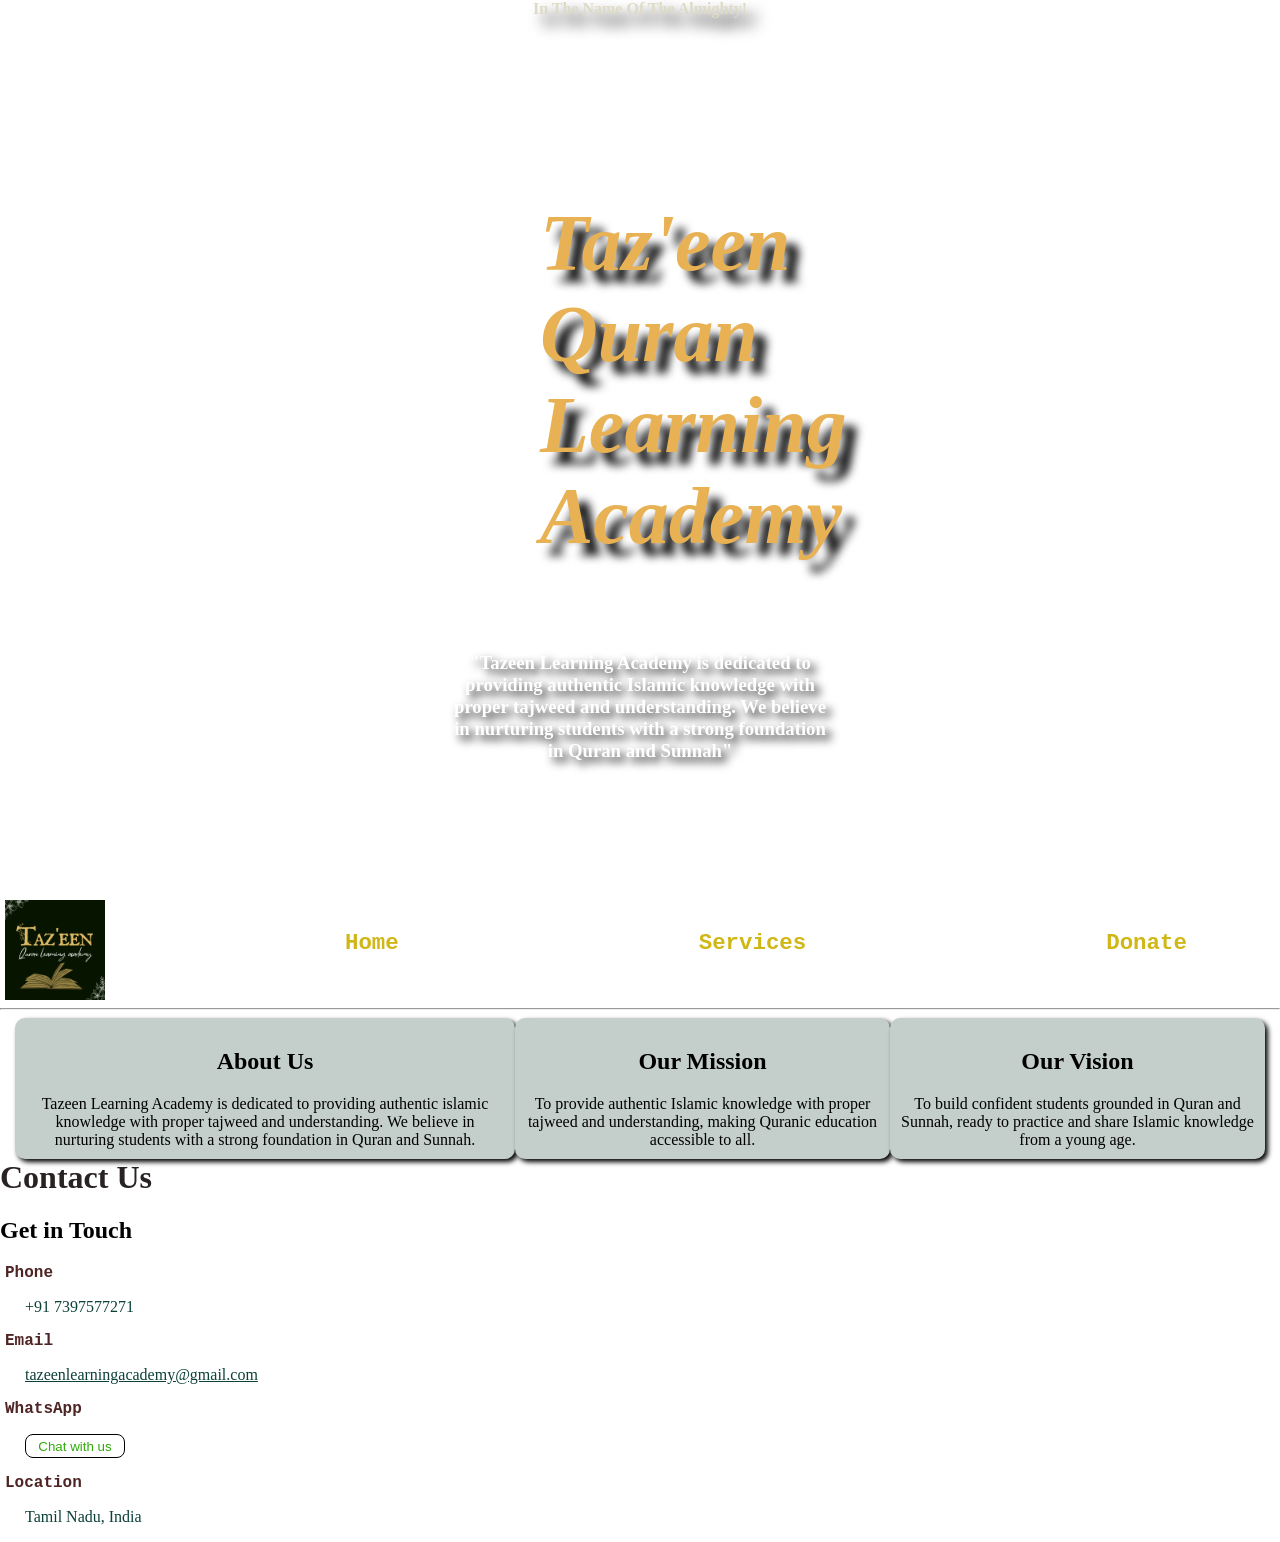
==== Website - Azmath/index.html @ 5c1b806a "Title: Fix invalid path handling and improve error reporting Key features implemented: - Added prope" ====
<!DOCTYPE html>
<html lang="en">
<head>
    <meta charset="UTF-8">
    <meta name="viewport" content="width=device-width, initial-scale=1.0">
    <link rel="icon" type="image/png" href="Image/Tazeen.png">
    <title>Taz'een Academy | Pool of Knowledge</title>
    <link rel="stylesheet" href="style.css">
</head>
<body>
    <header>
        <h4 class="start">In The Name Of The Almighty!</h4>
        <h1 class="heading">Taz'een Quran Learning Academy</h1>
        <h3 class="info">"Tazeen Learning Academy is dedicated to providing authentic Islamic knowledge with proper tajweed and understanding. We believe in nurturing students with a strong foundation in Quran and Sunnah"</h3>
    </header>
    <nav class="navbar">
        <ul class="ul">
            <img src="Image/Tazeen.png" alt="Taz'een Academy Logo" class="icon">
            <li class="li"><a href="index.html" class="anchor">Home</a></li>
            <li class="li"><a href="services.html" target="_blank" class="anchor">Services</a></li>
            <li class="li"><a href="donate.html" class="anchor">Donate</a></li>
            <li class="li"><a href="about.html" class="anchor">About</a></li>
        </ul>
    </nav>
    <hr>
    <main>
        <div class="about">
            <h2>About Us</h2>
            <section>
                Tazeen Learning Academy is dedicated to providing authentic islamic knowledge with proper tajweed and understanding. We believe in nurturing students with a strong foundation in Quran and Sunnah.
            </section>
        </div>
        <div class="mission">
            <h2>Our Mission</h2>
            <section>
                To provide authentic Islamic knowledge with proper tajweed and understanding, making Quranic education accessible to all.
            </section>
        </div>
        <div class="vision">
            <h2>Our Vision</h2>
            <section>
                To build confident students grounded in Quran and Sunnah, ready to practice and share Islamic knowledge from a young age.
            </section>
        </div>
    </main>
    
    <footer id="footer">
        <h1>Contact Us</h1>
        <h2>Get in Touch</h2>
        <p>Phone</p>
        <pre>+91 7397577271</pre>
        <p>Email</p>
        <a href="mailto:islamicyearassalam@gmail.com">
        tazeenlearningacademy@gmail.com</a>
        <p>WhatsApp</p>
        <a href="https://chat.whatsapp.com/HUBTLFQeHXgHSsPPUYZzx8" target="_blank">
        <button class="join-button">Chat with us</button></a>
        <p>Location</p>
        <pre>Tamil Nadu, India</pre>
    </footer>
</body>
</html>
---- Website - Azmath/style.css ----
* {
    box-sizing: border-box;
}

body {
    background-color: rgb(198, 192, 192);
    margin: 0px;
    background: url("Image/bgimg1.jpg");
    background-position: bottom;
    background-repeat: no-repeat;
    background-attachment: fixed;
    background-size: cover;
    width: auto;
}

main {
    margin-left: 15px;
    margin-right: 15px;
    width: auto;
}

/* Combined media queries for responsive design */
@media screen and (max-width: 915px) {
    main .about,
    main .mission,
    main .vision {
        width: 100%;
        margin-bottom: 25px;
    }

    .navbar ul {
        display: block;
    }

    nav .icon {
        padding: 0px;
        margin: 0px;
        float: left;
    }

    nav .anchor {
        display: inline-block;
        padding: 5px;
        transition: 0.5s;
    }

    nav .anchor:hover {
        padding: 15px;
        transition: 0.4s;
    }

    header .heading {
        margin: 15px;
        margin-bottom: 0px;
        margin-right: 15px;
        padding: 0px;
        font-size: 4em;
    }

    header .heading:hover {
        font-size: 4.5em;
    }

    header .info {
        margin-top: 0px;
        margin: 15px;
    }
}

header {
    background: url("Image/bgimg5.jpg");
    background-position: right;
    background-attachment: fixed;
    background-repeat: no-repeat;
    background-size: cover;
    height: 100vh;
}

.start {
    transition: 0.5s;
    transition-property: all;
    text-align: center;
    font-size: 1em;
    margin: 0px;
    color: hsl(52, 25%, 82%);
    text-shadow: 10px 10px 15px black;
    font-style: bold;
}

.info {
    color: hsl(0, 100%, 100%);
    font-style: bold;
    text-shadow: 5px 5px 10px black;
    transition: 0.5s;
    text-align: center;
    display: flex;
    margin-right: 50vh;
    margin-left: 50vh;
    margin-top: 10vh;
}

.heading {
    color: hsl(38, 76%, 62%);
    font-style: italic;
    text-shadow: 12px 12px 10px rgb(0, 0, 0);
    font-size: 5em;
    margin: auto;
    transition: 0.5s;
    text-align: center;
    padding-top: 20vh;
    padding-left: 60vh;
    padding-right: 60vh;
    padding-bottom: 0vh;
}

.heading:hover {
    cursor: pointer;
    transition: 0.5s;
    transition-property: all;
    font-size: 5.4em;
}

.icon {
    height: 100px;
}

.ul {
    background: url(Image/bgimg5.jpg);
    background-repeat: no-repeat;
    font-size: 1.4em;
    transition-property: all;
    font-weight: bold;
    list-style-type: none;
    display: flex;
    margin: 0px;
    padding-left: 5px;
}

.anchor,
li {
    text-decoration: none;
    color: hsl(52, 81%, 45%);
    font-family: 'Courier New', Courier, monospace;
    transition-duration: 0.5s;
    padding: 30px;
    margin-left: 90px;
}

.anchor:hover {
    font-size: 1.2em;
    transition-duration: 0.5s;
    color: hsl(52, 81%, 45%);
    background-color: hsl(0, 0%, 0%);
    padding: 33px;
}

.anchor:active {
    font-size: 0.9em;
    transition-duration: 0.5s;
    transition-delay: -1.5s;
    color: rgb(5, 111, 75);
}

.about {
    background-color: rgb(196, 207, 203);
    width: 40%;
    height: 50%;
    text-align: center;
    float: left;
    box-shadow: 3px 3px 5px;
    padding: 10px;
    border-radius: 10px;
}

.mission {
    background-color: rgb(196, 207, 203);
    width: 30%;
    height: 50%;
    text-align: center;
    float: left;
    box-shadow: 3px 3px 5px;
    padding: 10px;
    border-radius: 10px;
}

.vision {
    background-color: rgb(196, 207, 203);
    width: 30%;
    height: 50%;
    text-align: center;
    float: left;
    box-shadow: 3px 3px 5px;
    padding: 10px;
    border-radius: 10px;
}

.join-button {
    background-color: white;
    border-color: rgb(0, 0, 0);
    color: rgb(47, 171, 9);
    border-style: solid;
    border-width: 1.2px;
    height: 24px;
    width: 100px;
    border-radius: 8px;
    cursor: pointer;
    transition-duration: 0.5s;
}

.join-button:hover {
    background-color: rgb(47, 171, 9);
    color: white;
    box-shadow: 1px 5px 10px rgb(218, 90, 90);
    transition-duration: 0.5s;
}

.join-button:active {
    opacity: 0.4;
}

footer {
    display: block;
    clear: both;
}

#footer h1 {
    color: rgb(40, 34, 34);
    transition-duration: 0.5s;
    transition-property: all;
}

#footer h3 {
    color: rgb(11, 11, 11);
    transition-duration: 0.5s;
    transition-property: all;
}

#footer p {
    margin-left: 5px;
    font-family: 'Courier New', Courier, monospace;
    color: rgb(79, 36, 36);
    transition-duration: 0.5s;
    transition-property: all;
    font-weight: bold;
}

#footer pre,
a {
    margin-left: 25px;
    color: rgb(12, 65, 56);
    font-family: 'Times New Roman', Times, serif;
}
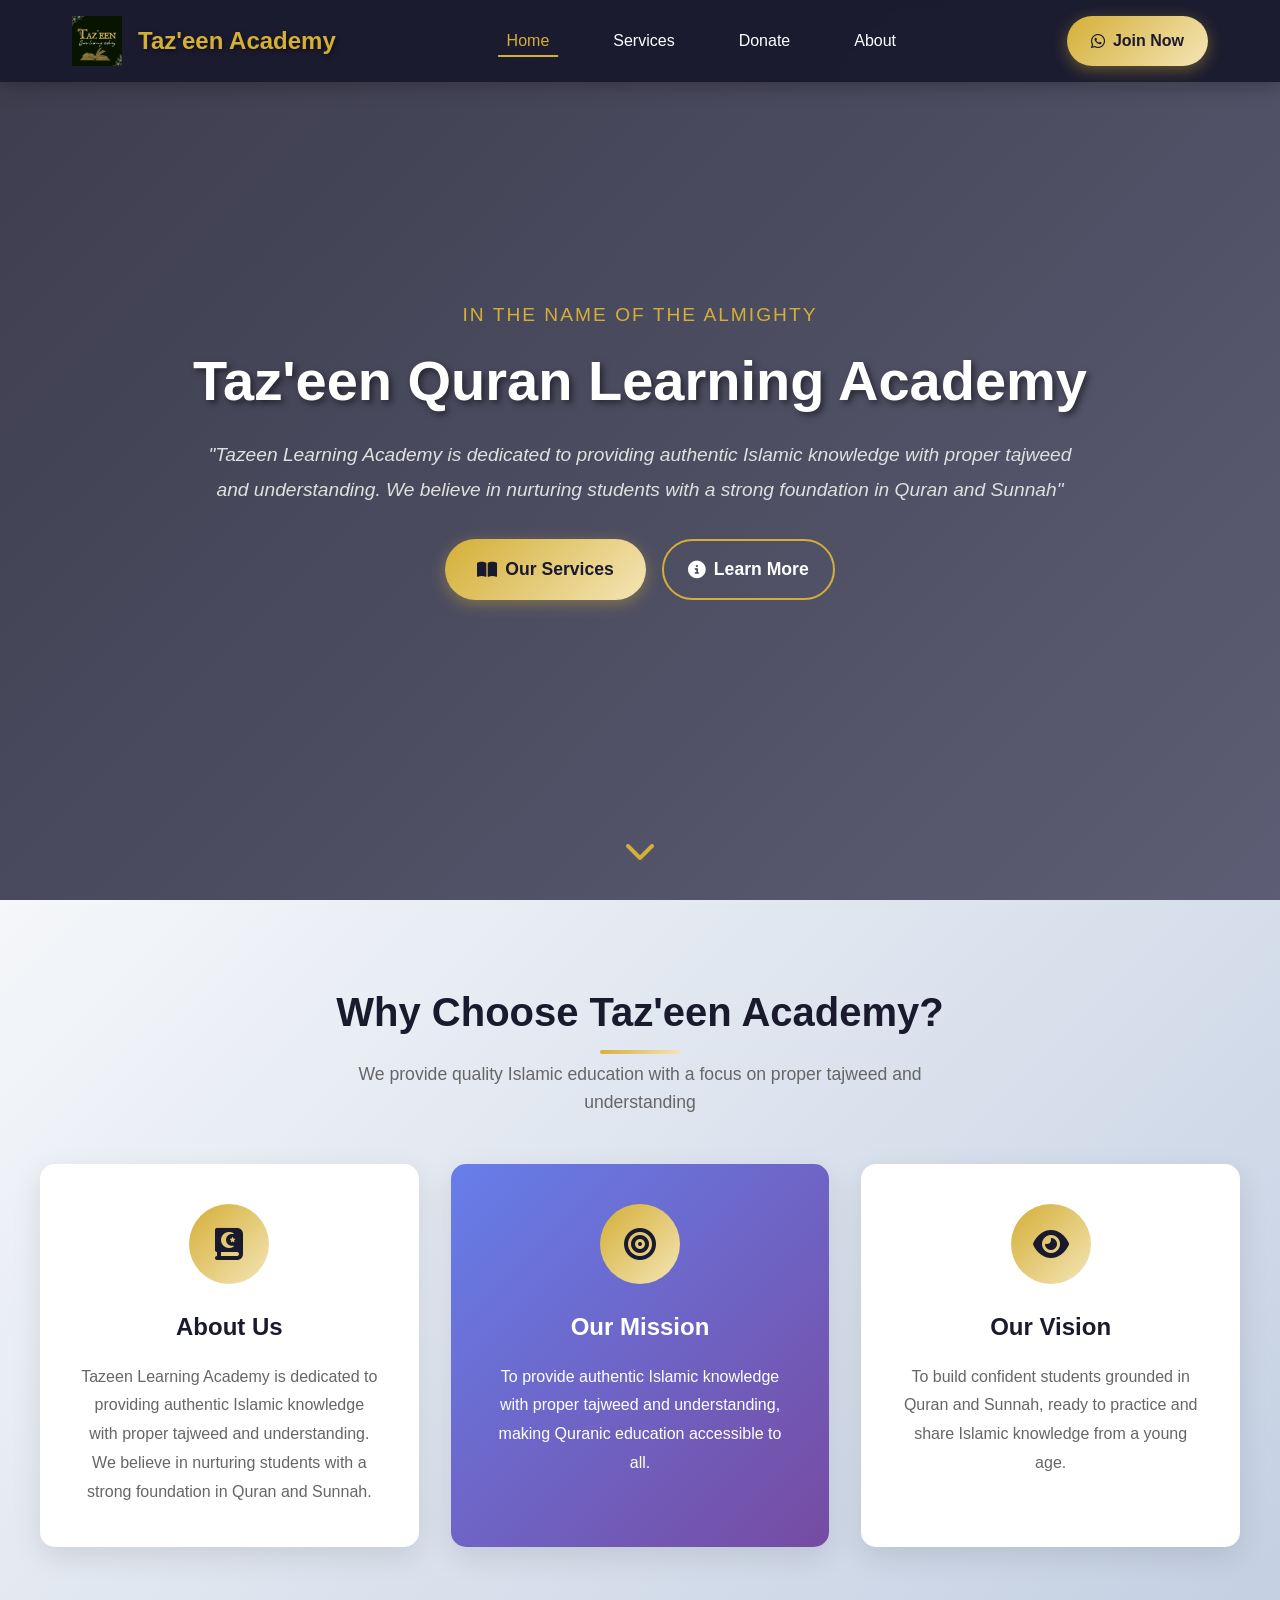
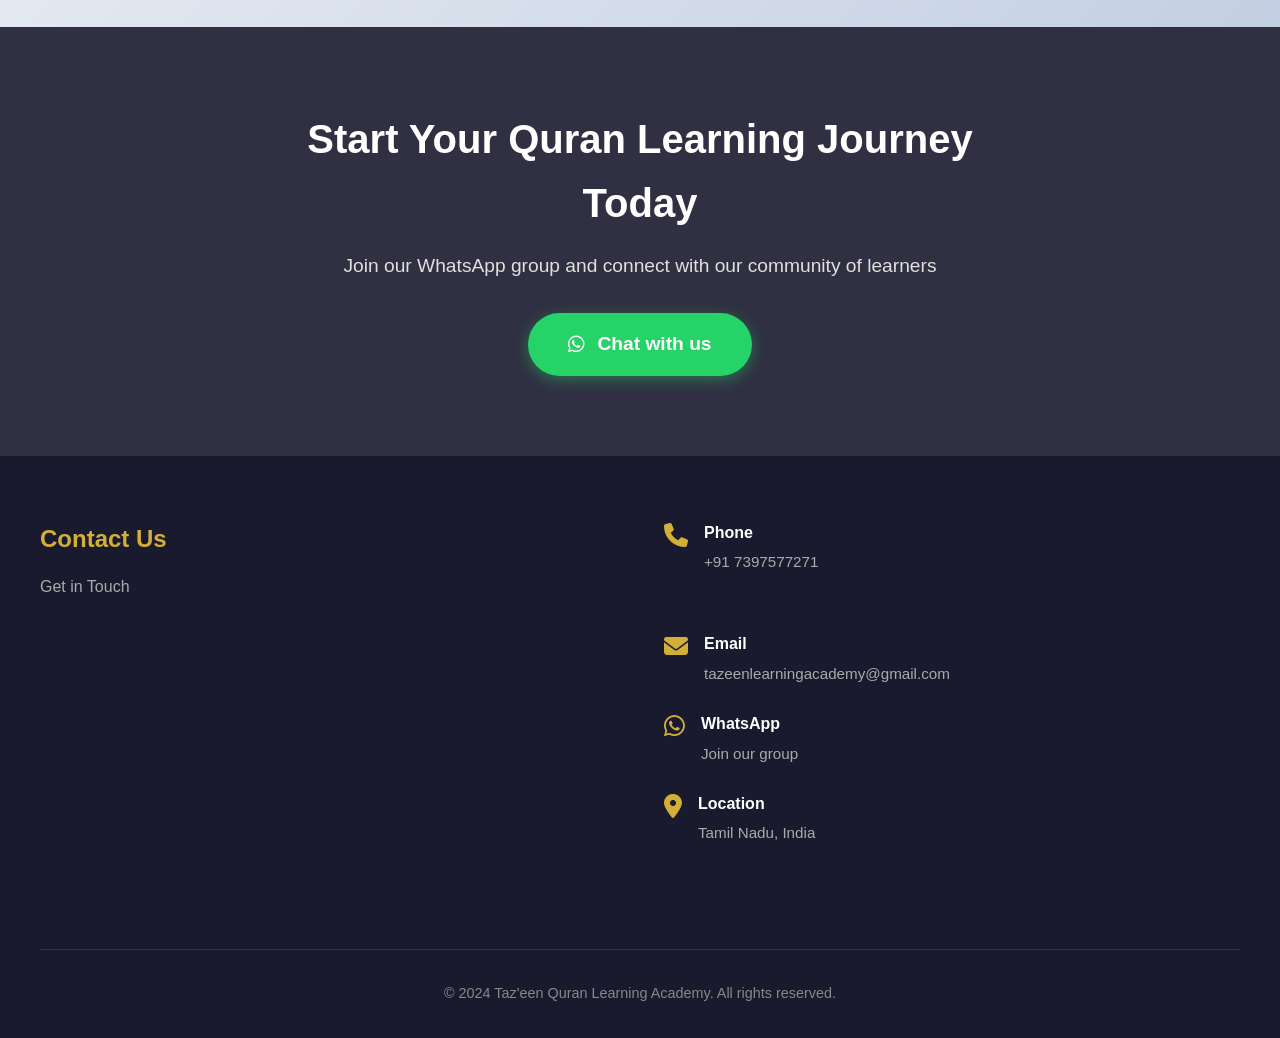
==== commit e0dbf4c7: "Title: Initial project setup with gitignore configuration Key features implemented: - Added .gitigno" ====
--- a/Website - Azmath/index.html
+++ b/Website - Azmath/index.html
@@ -6,57 +6,164 @@
     <link rel="icon" type="image/png" href="Image/Tazeen.png">
     <title>Taz'een Academy | Pool of Knowledge</title>
     <link rel="stylesheet" href="style.css">
+    <link rel="stylesheet" href="https://cdnjs.cloudflare.com/ajax/libs/font-awesome/6.4.0/css/all.min.css">
 </head>
 <body>
-    <header>
-        <h4 class="start">In The Name Of The Almighty!</h4>
-        <h1 class="heading">Taz'een Quran Learning Academy</h1>
-        <h3 class="info">"Tazeen Learning Academy is dedicated to providing authentic Islamic knowledge with proper tajweed and understanding. We believe in nurturing students with a strong foundation in Quran and Sunnah"</h3>
+    <!-- Navigation -->
+    <nav class="navbar">
+        <div class="nav-container">
+            <div class="logo">
+                <img src="Image/Tazeen.png" alt="Taz'een Academy Logo" class="logo-icon">
+                <span class="logo-text">Taz'een Academy</span>
+            </div>
+            <ul class="nav-menu">
+                <li><a href="index.html" class="active">Home</a></li>
+                <li><a href="services.html">Services</a></li>
+                <li><a href="donate.html">Donate</a></li>
+                <li><a href="about.html">About</a></li>
+            </ul>
+            <a href="https://chat.whatsapp.com/HUBTLFQeHXgHSsPPUYZzx8" target="_blank" class="btn-primary">
+                <i class="fab fa-whatsapp"></i> Join Now
+            </a>
+            <div class="hamburger">
+                <span></span>
+                <span></span>
+                <span></span>
+            </div>
+        </div>
+    </nav>
+
+    <!-- Hero Section -->
+    <header class="hero">
+        <div class="hero-overlay"></div>
+        <div class="hero-content">
+            <p class="hero-subtitle">In The Name Of The Almighty</p>
+            <h1 class="hero-title">Taz'een Quran Learning Academy</h1>
+            <p class="hero-description">"Tazeen Learning Academy is dedicated to providing authentic Islamic knowledge with proper tajweed and understanding. We believe in nurturing students with a strong foundation in Quran and Sunnah"</p>
+            <div class="hero-buttons">
+                <a href="services.html" class="btn-primary btn-large">
+                    <i class="fas fa-book-open"></i> Our Services
+                </a>
+                <a href="about.html" class="btn-secondary btn-large">
+                    <i class="fas fa-info-circle"></i> Learn More
+                </a>
+            </div>
+        </div>
+        <div class="scroll-indicator">
+            <i class="fas fa-chevron-down"></i>
+        </div>
     </header>
-    <nav class="navbar">
-        <ul class="ul">
-            <img src="Image/Tazeen.png" alt="Taz'een Academy Logo" class="icon">
-            <li class="li"><a href="index.html" class="anchor">Home</a></li>
-            <li class="li"><a href="services.html" target="_blank" class="anchor">Services</a></li>
-            <li class="li"><a href="donate.html" class="anchor">Donate</a></li>
-            <li class="li"><a href="about.html" class="anchor">About</a></li>
-        </ul>
-    </nav>
-    <hr>
-    <main>
-        <div class="about">
-            <h2>About Us</h2>
-            <section>
-                Tazeen Learning Academy is dedicated to providing authentic islamic knowledge with proper tajweed and understanding. We believe in nurturing students with a strong foundation in Quran and Sunnah.
-            </section>
+
+    <!-- Features Section -->
+    <main class="features-section">
+        <div class="section-header">
+            <h2>Why Choose Taz'een Academy?</h2>
+            <p>We provide quality Islamic education with a focus on proper tajweed and understanding</p>
         </div>
-        <div class="mission">
-            <h2>Our Mission</h2>
-            <section>
-                To provide authentic Islamic knowledge with proper tajweed and understanding, making Quranic education accessible to all.
-            </section>
-        </div>
-        <div class="vision">
-            <h2>Our Vision</h2>
-            <section>
-                To build confident students grounded in Quran and Sunnah, ready to practice and share Islamic knowledge from a young age.
-            </section>
+        
+        <div class="features-grid">
+            <div class="feature-card">
+                <div class="feature-icon">
+                    <i class="fas fa-quran"></i>
+                </div>
+                <h3>About Us</h3>
+                <p>Tazeen Learning Academy is dedicated to providing authentic Islamic knowledge with proper tajweed and understanding. We believe in nurturing students with a strong foundation in Quran and Sunnah.</p>
+            </div>
+            
+            <div class="feature-card featured">
+                <div class="feature-icon">
+                    <i class="fas fa-bullseye"></i>
+                </div>
+                <h3>Our Mission</h3>
+                <p>To provide authentic Islamic knowledge with proper tajweed and understanding, making Quranic education accessible to all.</p>
+            </div>
+            
+            <div class="feature-card">
+                <div class="feature-icon">
+                    <i class="fas fa-eye"></i>
+                </div>
+                <h3>Our Vision</h3>
+                <p>To build confident students grounded in Quran and Sunnah, ready to practice and share Islamic knowledge from a young age.</p>
+            </div>
         </div>
     </main>
+
+    <!-- CTA Section -->
+    <section class="cta-section">
+        <div class="cta-content">
+            <h2>Start Your Quran Learning Journey Today</h2>
+            <p>Join our WhatsApp group and connect with our community of learners</p>
+            <a href="https://chat.whatsapp.com/HUBTLFQeHXgHSsPPUYZzx8" target="_blank" class="btn-whatsapp">
+                <i class="fab fa-whatsapp"></i> Chat with us
+            </a>
+        </div>
+    </section>
+
+    <!-- Footer -->
+    <footer id="footer">
+        <div class="footer-content">
+            <div class="footer-section">
+                <h3>Contact Us</h3>
+                <p>Get in Touch</p>
+            </div>
+            
+            <div class="footer-section">
+                <div class="contact-item">
+                    <i class="fas fa-phone"></i>
+                    <div>
+                        <h4>Phone</h4>
+                        <p>+91 7397577271</p>
+                    </div>
+                </div>
+                
+                <div class="contact-item">
+                    <i class="fas fa-envelope"></i>
+                    <div>
+                        <h4>Email</h4>
+                        <a href="mailto:tazeenlearningacademy@gmail.com">tazeenlearningacademy@gmail.com</a>
+                    </div>
+                </div>
+                
+                <div class="contact-item">
+                    <i class="fab fa-whatsapp"></i>
+                    <div>
+                        <h4>WhatsApp</h4>
+                        <a href="https://chat.whatsapp.com/HUBTLFQeHXgHSsPPUYZzx8" target="_blank">Join our group</a>
+                    </div>
+                </div>
+                
+                <div class="contact-item">
+                    <i class="fas fa-map-marker-alt"></i>
+                    <div>
+                        <h4>Location</h4>
+                        <p>Tamil Nadu, India</p>
+                    </div>
+                </div>
+            </div>
+        </div>
+        
+        <div class="footer-bottom">
+            <p>&copy; 2024 Taz'een Quran Learning Academy. All rights reserved.</p>
+        </div>
+    </footer>
     
-    <footer id="footer">
-        <h1>Contact Us</h1>
-        <h2>Get in Touch</h2>
-        <p>Phone</p>
-        <pre>+91 7397577271</pre>
-        <p>Email</p>
-        <a href="mailto:islamicyearassalam@gmail.com">
-        tazeenlearningacademy@gmail.com</a>
-        <p>WhatsApp</p>
-        <a href="https://chat.whatsapp.com/HUBTLFQeHXgHSsPPUYZzx8" target="_blank">
-        <button class="join-button">Chat with us</button></a>
-        <p>Location</p>
-        <pre>Tamil Nadu, India</pre>
-    </footer>
+    <script>
+        // Mobile menu toggle
+        const hamburger = document.querySelector('.hamburger');
+        const navMenu = document.querySelector('.nav-menu');
+        
+        hamburger.addEventListener('click', () => {
+            navMenu.classList.toggle('active');
+            hamburger.classList.toggle('active');
+        });
+        
+        // Close menu when clicking a link
+        document.querySelectorAll('.nav-menu li a').forEach(link => {
+            link.addEventListener('click', () => {
+                navMenu.classList.remove('active');
+                hamburger.classList.remove('active');
+            });
+        });
+    </script>
 </body>
 </html>
--- a/Website - Azmath/style.css
+++ b/Website - Azmath/style.css
@@ -1,252 +1,594 @@
+/* Reset and Base Styles */
 * {
+    margin: 0;
+    padding: 0;
     box-sizing: border-box;
 }
 
 body {
-    background-color: rgb(198, 192, 192);
-    margin: 0px;
-    background: url("Image/bgimg1.jpg");
-    background-position: bottom;
-    background-repeat: no-repeat;
-    background-attachment: fixed;
-    background-size: cover;
+    font-family: 'Segoe UI', Tahoma, Geneva, Verdana, sans-serif;
+    line-height: 1.6;
+    color: #333;
+    overflow-x: hidden;
+}
+
+a {
+    text-decoration: none;
+    color: inherit;
+}
+
+ul {
+    list-style: none;
+}
+
+/* Color Variables */
+:root {
+    --primary-color: #25D366;
+    --secondary-color: #128C7E;
+    --accent-color: #075E54;
+    --dark-color: #1a1a2e;
+    --light-color: #f8f9fa;
+    --gold-color: #d4af37;
+    --gradient-primary: linear-gradient(135deg, #667eea 0%, #764ba2 100%);
+    --gradient-gold: linear-gradient(135deg, #d4af37 0%, #f4e5b6 100%);
+}
+
+/* Navigation */
+.navbar {
+    position: fixed;
+    top: 0;
+    left: 0;
+    right: 0;
+    background: rgba(26, 26, 46, 0.95);
+    backdrop-filter: blur(10px);
+    z-index: 1000;
+    box-shadow: 0 2px 20px rgba(0, 0, 0, 0.3);
+}
+
+.nav-container {
+    max-width: 1200px;
+    margin: 0 auto;
+    padding: 1rem 2rem;
+    display: flex;
+    justify-content: space-between;
+    align-items: center;
+}
+
+.logo {
+    display: flex;
+    align-items: center;
+    gap: 1rem;
+}
+
+.logo-icon {
+    height: 50px;
     width: auto;
 }
 
-main {
-    margin-left: 15px;
-    margin-right: 15px;
-    width: auto;
-}
-
-/* Combined media queries for responsive design */
+.logo-text {
+    font-size: 1.5rem;
+    font-weight: bold;
+    color: var(--gold-color);
+    text-shadow: 2px 2px 4px rgba(0, 0, 0, 0.5);
+}
+
+.nav-menu {
+    display: flex;
+    gap: 2rem;
+}
+
+.nav-menu li a {
+    color: #fff;
+    font-weight: 500;
+    padding: 0.5rem 1rem;
+    border-radius: 5px;
+    transition: all 0.3s ease;
+    position: relative;
+}
+
+.nav-menu li a::after {
+    content: '';
+    position: absolute;
+    bottom: 0;
+    left: 50%;
+    transform: translateX(-50%);
+    width: 0;
+    height: 2px;
+    background: var(--gold-color);
+    transition: width 0.3s ease;
+}
+
+.nav-menu li a:hover::after,
+.nav-menu li a.active::after {
+    width: 80%;
+}
+
+.nav-menu li a:hover,
+.nav-menu li a.active {
+    color: var(--gold-color);
+}
+
+.btn-primary {
+    background: var(--gradient-gold);
+    color: var(--dark-color);
+    padding: 0.75rem 1.5rem;
+    border-radius: 50px;
+    font-weight: bold;
+    display: flex;
+    align-items: center;
+    gap: 0.5rem;
+    transition: all 0.3s ease;
+    box-shadow: 0 4px 15px rgba(212, 175, 55, 0.4);
+}
+
+.btn-primary:hover {
+    transform: translateY(-2px);
+    box-shadow: 0 6px 20px rgba(212, 175, 55, 0.6);
+}
+
+.hamburger {
+    display: none;
+    flex-direction: column;
+    cursor: pointer;
+    gap: 4px;
+}
+
+.hamburger span {
+    width: 25px;
+    height: 3px;
+    background: var(--gold-color);
+    border-radius: 2px;
+    transition: all 0.3s ease;
+}
+
+/* Hero Section */
+.hero {
+    position: relative;
+    height: 100vh;
+    min-height: 600px;
+    background: url("Image/bgimg5.jpg") center/cover no-repeat fixed;
+    display: flex;
+    align-items: center;
+    justify-content: center;
+    text-align: center;
+    padding: 0 2rem;
+}
+
+.hero-overlay {
+    position: absolute;
+    top: 0;
+    left: 0;
+    right: 0;
+    bottom: 0;
+    background: linear-gradient(135deg, rgba(26, 26, 46, 0.85) 0%, rgba(38, 38, 70, 0.75) 100%);
+    z-index: 1;
+}
+
+.hero-content {
+    position: relative;
+    z-index: 2;
+    max-width: 900px;
+    animation: fadeInUp 1s ease;
+}
+
+@keyframes fadeInUp {
+    from {
+        opacity: 0;
+        transform: translateY(30px);
+    }
+    to {
+        opacity: 1;
+        transform: translateY(0);
+    }
+}
+
+.hero-subtitle {
+    color: var(--gold-color);
+    font-size: 1.2rem;
+    margin-bottom: 1rem;
+    letter-spacing: 2px;
+    text-transform: uppercase;
+}
+
+.hero-title {
+    font-size: 3.5rem;
+    color: #fff;
+    margin-bottom: 1.5rem;
+    text-shadow: 3px 3px 6px rgba(0, 0, 0, 0.5);
+    line-height: 1.2;
+}
+
+.hero-description {
+    color: #e0e0e0;
+    font-size: 1.2rem;
+    margin-bottom: 2rem;
+    line-height: 1.8;
+    font-style: italic;
+}
+
+.hero-buttons {
+    display: flex;
+    gap: 1rem;
+    justify-content: center;
+    flex-wrap: wrap;
+}
+
+.btn-large {
+    padding: 1rem 2rem;
+    font-size: 1.1rem;
+}
+
+.btn-secondary {
+    background: transparent;
+    color: #fff;
+    border: 2px solid var(--gold-color);
+    padding: 0.75rem 1.5rem;
+    border-radius: 50px;
+    font-weight: bold;
+    display: flex;
+    align-items: center;
+    gap: 0.5rem;
+    transition: all 0.3s ease;
+}
+
+.btn-secondary:hover {
+    background: var(--gold-color);
+    color: var(--dark-color);
+    transform: translateY(-2px);
+}
+
+.scroll-indicator {
+    position: absolute;
+    bottom: 30px;
+    left: 50%;
+    transform: translateX(-50%);
+    z-index: 2;
+    animation: bounce 2s infinite;
+}
+
+.scroll-indicator i {
+    color: var(--gold-color);
+    font-size: 2rem;
+}
+
+@keyframes bounce {
+    0%, 20%, 50%, 80%, 100% {
+        transform: translateX(-50%) translateY(0);
+    }
+    40% {
+        transform: translateX(-50%) translateY(-10px);
+    }
+    60% {
+        transform: translateX(-50%) translateY(-5px);
+    }
+}
+
+/* Features Section */
+.features-section {
+    padding: 5rem 2rem;
+    background: linear-gradient(135deg, #f5f7fa 0%, #c3cfe2 100%);
+}
+
+.section-header {
+    text-align: center;
+    margin-bottom: 3rem;
+}
+
+.section-header h2 {
+    font-size: 2.5rem;
+    color: var(--dark-color);
+    margin-bottom: 1rem;
+    position: relative;
+    display: inline-block;
+}
+
+.section-header h2::after {
+    content: '';
+    position: absolute;
+    bottom: -10px;
+    left: 50%;
+    transform: translateX(-50%);
+    width: 80px;
+    height: 4px;
+    background: var(--gradient-gold);
+    border-radius: 2px;
+}
+
+.section-header p {
+    color: #666;
+    font-size: 1.1rem;
+    max-width: 600px;
+    margin: 0 auto;
+}
+
+.features-grid {
+    display: grid;
+    grid-template-columns: repeat(auto-fit, minmax(300px, 1fr));
+    gap: 2rem;
+    max-width: 1200px;
+    margin: 0 auto;
+}
+
+.feature-card {
+    background: #fff;
+    padding: 2.5rem;
+    border-radius: 15px;
+    box-shadow: 0 10px 30px rgba(0, 0, 0, 0.1);
+    text-align: center;
+    transition: all 0.3s ease;
+    position: relative;
+    overflow: hidden;
+}
+
+.feature-card::before {
+    content: '';
+    position: absolute;
+    top: 0;
+    left: 0;
+    right: 0;
+    height: 4px;
+    background: var(--gradient-gold);
+    transform: scaleX(0);
+    transition: transform 0.3s ease;
+}
+
+.feature-card:hover::before {
+    transform: scaleX(1);
+}
+
+.feature-card:hover {
+    transform: translateY(-10px);
+    box-shadow: 0 20px 40px rgba(0, 0, 0, 0.15);
+}
+
+.feature-card.featured {
+    background: var(--gradient-primary);
+    color: #fff;
+}
+
+.feature-card.featured h3,
+.feature-card.featured p {
+    color: #fff;
+}
+
+.feature-icon {
+    width: 80px;
+    height: 80px;
+    margin: 0 auto 1.5rem;
+    background: var(--gradient-gold);
+    border-radius: 50%;
+    display: flex;
+    align-items: center;
+    justify-content: center;
+    font-size: 2rem;
+    color: var(--dark-color);
+}
+
+.feature-card h3 {
+    font-size: 1.5rem;
+    color: var(--dark-color);
+    margin-bottom: 1rem;
+}
+
+.feature-card p {
+    color: #666;
+    line-height: 1.8;
+}
+
+/* CTA Section */
+.cta-section {
+    padding: 5rem 2rem;
+    background: url("Image/bgimg1.jpg") center/cover no-repeat fixed;
+    position: relative;
+}
+
+.cta-section::before {
+    content: '';
+    position: absolute;
+    top: 0;
+    left: 0;
+    right: 0;
+    bottom: 0;
+    background: rgba(26, 26, 46, 0.9);
+}
+
+.cta-content {
+    position: relative;
+    z-index: 1;
+    text-align: center;
+    max-width: 700px;
+    margin: 0 auto;
+}
+
+.cta-content h2 {
+    font-size: 2.5rem;
+    color: #fff;
+    margin-bottom: 1rem;
+}
+
+.cta-content p {
+    color: #e0e0e0;
+    font-size: 1.2rem;
+    margin-bottom: 2rem;
+}
+
+.btn-whatsapp {
+    background: var(--primary-color);
+    color: #fff;
+    padding: 1rem 2.5rem;
+    border-radius: 50px;
+    font-size: 1.2rem;
+    font-weight: bold;
+    display: inline-flex;
+    align-items: center;
+    gap: 0.75rem;
+    transition: all 0.3s ease;
+    box-shadow: 0 4px 15px rgba(37, 211, 102, 0.4);
+}
+
+.btn-whatsapp:hover {
+    background: #1ebe57;
+    transform: translateY(-3px);
+    box-shadow: 0 6px 25px rgba(37, 211, 102, 0.6);
+}
+
+/* Footer */
+#footer {
+    background: var(--dark-color);
+    color: #fff;
+    padding: 4rem 2rem 2rem;
+}
+
+.footer-content {
+    max-width: 1200px;
+    margin: 0 auto;
+    display: grid;
+    grid-template-columns: repeat(auto-fit, minmax(250px, 1fr));
+    gap: 3rem;
+}
+
+.footer-section h3 {
+    color: var(--gold-color);
+    font-size: 1.5rem;
+    margin-bottom: 1rem;
+}
+
+.footer-section p {
+    color: #aaa;
+    margin-bottom: 2rem;
+}
+
+.contact-item {
+    display: flex;
+    align-items: flex-start;
+    gap: 1rem;
+    margin-bottom: 1.5rem;
+}
+
+.contact-item i {
+    color: var(--gold-color);
+    font-size: 1.5rem;
+    margin-top: 3px;
+}
+
+.contact-item h4 {
+    color: #fff;
+    font-size: 1rem;
+    margin-bottom: 0.3rem;
+}
+
+.contact-item p,
+.contact-item a {
+    color: #aaa;
+    font-size: 0.95rem;
+    transition: color 0.3s ease;
+}
+
+.contact-item a:hover {
+    color: var(--gold-color);
+}
+
+.footer-bottom {
+    max-width: 1200px;
+    margin: 3rem auto 0;
+    padding-top: 2rem;
+    border-top: 1px solid rgba(255, 255, 255, 0.1);
+    text-align: center;
+}
+
+.footer-bottom p {
+    color: #888;
+    font-size: 0.9rem;
+}
+
+/* Responsive Design */
 @media screen and (max-width: 915px) {
-    main .about,
-    main .mission,
-    main .vision {
+    .nav-menu {
+        position: fixed;
+        top: 80px;
+        left: -100%;
         width: 100%;
-        margin-bottom: 25px;
-    }
-
-    .navbar ul {
-        display: block;
-    }
-
-    nav .icon {
-        padding: 0px;
-        margin: 0px;
-        float: left;
-    }
-
-    nav .anchor {
-        display: inline-block;
-        padding: 5px;
-        transition: 0.5s;
-    }
-
-    nav .anchor:hover {
-        padding: 15px;
-        transition: 0.4s;
-    }
-
-    header .heading {
-        margin: 15px;
-        margin-bottom: 0px;
-        margin-right: 15px;
-        padding: 0px;
-        font-size: 4em;
-    }
-
-    header .heading:hover {
-        font-size: 4.5em;
-    }
-
-    header .info {
-        margin-top: 0px;
-        margin: 15px;
-    }
-}
-
-header {
-    background: url("Image/bgimg5.jpg");
-    background-position: right;
-    background-attachment: fixed;
-    background-repeat: no-repeat;
-    background-size: cover;
-    height: 100vh;
-}
-
-.start {
-    transition: 0.5s;
-    transition-property: all;
-    text-align: center;
-    font-size: 1em;
-    margin: 0px;
-    color: hsl(52, 25%, 82%);
-    text-shadow: 10px 10px 15px black;
-    font-style: bold;
-}
-
-.info {
-    color: hsl(0, 100%, 100%);
-    font-style: bold;
-    text-shadow: 5px 5px 10px black;
-    transition: 0.5s;
-    text-align: center;
-    display: flex;
-    margin-right: 50vh;
-    margin-left: 50vh;
-    margin-top: 10vh;
-}
-
-.heading {
-    color: hsl(38, 76%, 62%);
-    font-style: italic;
-    text-shadow: 12px 12px 10px rgb(0, 0, 0);
-    font-size: 5em;
-    margin: auto;
-    transition: 0.5s;
-    text-align: center;
-    padding-top: 20vh;
-    padding-left: 60vh;
-    padding-right: 60vh;
-    padding-bottom: 0vh;
-}
-
-.heading:hover {
-    cursor: pointer;
-    transition: 0.5s;
-    transition-property: all;
-    font-size: 5.4em;
-}
-
-.icon {
-    height: 100px;
-}
-
-.ul {
-    background: url(Image/bgimg5.jpg);
-    background-repeat: no-repeat;
-    font-size: 1.4em;
-    transition-property: all;
-    font-weight: bold;
-    list-style-type: none;
-    display: flex;
-    margin: 0px;
-    padding-left: 5px;
-}
-
-.anchor,
-li {
-    text-decoration: none;
-    color: hsl(52, 81%, 45%);
-    font-family: 'Courier New', Courier, monospace;
-    transition-duration: 0.5s;
-    padding: 30px;
-    margin-left: 90px;
-}
-
-.anchor:hover {
-    font-size: 1.2em;
-    transition-duration: 0.5s;
-    color: hsl(52, 81%, 45%);
-    background-color: hsl(0, 0%, 0%);
-    padding: 33px;
-}
-
-.anchor:active {
-    font-size: 0.9em;
-    transition-duration: 0.5s;
-    transition-delay: -1.5s;
-    color: rgb(5, 111, 75);
-}
-
-.about {
-    background-color: rgb(196, 207, 203);
-    width: 40%;
-    height: 50%;
-    text-align: center;
-    float: left;
-    box-shadow: 3px 3px 5px;
-    padding: 10px;
-    border-radius: 10px;
-}
-
-.mission {
-    background-color: rgb(196, 207, 203);
-    width: 30%;
-    height: 50%;
-    text-align: center;
-    float: left;
-    box-shadow: 3px 3px 5px;
-    padding: 10px;
-    border-radius: 10px;
-}
-
-.vision {
-    background-color: rgb(196, 207, 203);
-    width: 30%;
-    height: 50%;
-    text-align: center;
-    float: left;
-    box-shadow: 3px 3px 5px;
-    padding: 10px;
-    border-radius: 10px;
-}
-
-.join-button {
-    background-color: white;
-    border-color: rgb(0, 0, 0);
-    color: rgb(47, 171, 9);
-    border-style: solid;
-    border-width: 1.2px;
-    height: 24px;
-    width: 100px;
-    border-radius: 8px;
-    cursor: pointer;
-    transition-duration: 0.5s;
-}
-
-.join-button:hover {
-    background-color: rgb(47, 171, 9);
-    color: white;
-    box-shadow: 1px 5px 10px rgb(218, 90, 90);
-    transition-duration: 0.5s;
-}
-
-.join-button:active {
-    opacity: 0.4;
-}
-
-footer {
-    display: block;
-    clear: both;
-}
-
-#footer h1 {
-    color: rgb(40, 34, 34);
-    transition-duration: 0.5s;
-    transition-property: all;
-}
-
-#footer h3 {
-    color: rgb(11, 11, 11);
-    transition-duration: 0.5s;
-    transition-property: all;
-}
-
-#footer p {
-    margin-left: 5px;
-    font-family: 'Courier New', Courier, monospace;
-    color: rgb(79, 36, 36);
-    transition-duration: 0.5s;
-    transition-property: all;
-    font-weight: bold;
-}
-
-#footer pre,
-a {
-    margin-left: 25px;
-    color: rgb(12, 65, 56);
-    font-family: 'Times New Roman', Times, serif;
-}
+        background: rgba(26, 26, 46, 0.98);
+        flex-direction: column;
+        padding: 2rem;
+        gap: 1rem;
+        transition: left 0.3s ease;
+    }
+
+    .nav-menu.active {
+        left: 0;
+    }
+
+    .hamburger {
+        display: flex;
+    }
+
+    .hamburger.active span:nth-child(1) {
+        transform: rotate(45deg) translate(5px, 5px);
+    }
+
+    .hamburger.active span:nth-child(2) {
+        opacity: 0;
+    }
+
+    .hamburger.active span:nth-child(3) {
+        transform: rotate(-45deg) translate(7px, -6px);
+    }
+
+    .btn-primary {
+        display: none;
+    }
+
+    .hero-title {
+        font-size: 2.5rem;
+    }
+
+    .hero-description {
+        font-size: 1rem;
+    }
+
+    .features-grid {
+        grid-template-columns: 1fr;
+    }
+
+    .section-header h2 {
+        font-size: 2rem;
+    }
+}
+
+@media screen and (max-width: 412px) {
+    .nav-container {
+        padding: 1rem;
+    }
+
+    .logo-text {
+        font-size: 1.2rem;
+    }
+
+    .logo-icon {
+        height: 40px;
+    }
+
+    .hero-title {
+        font-size: 2rem;
+    }
+
+    .hero-buttons {
+        flex-direction: column;
+        align-items: center;
+    }
+
+    .btn-large {
+        width: 100%;
+        max-width: 300px;
+        justify-content: center;
+    }
+
+    .feature-card {
+        padding: 1.5rem;
+    }
+
+    .cta-content h2 {
+        font-size: 1.8rem;
+    }
+}
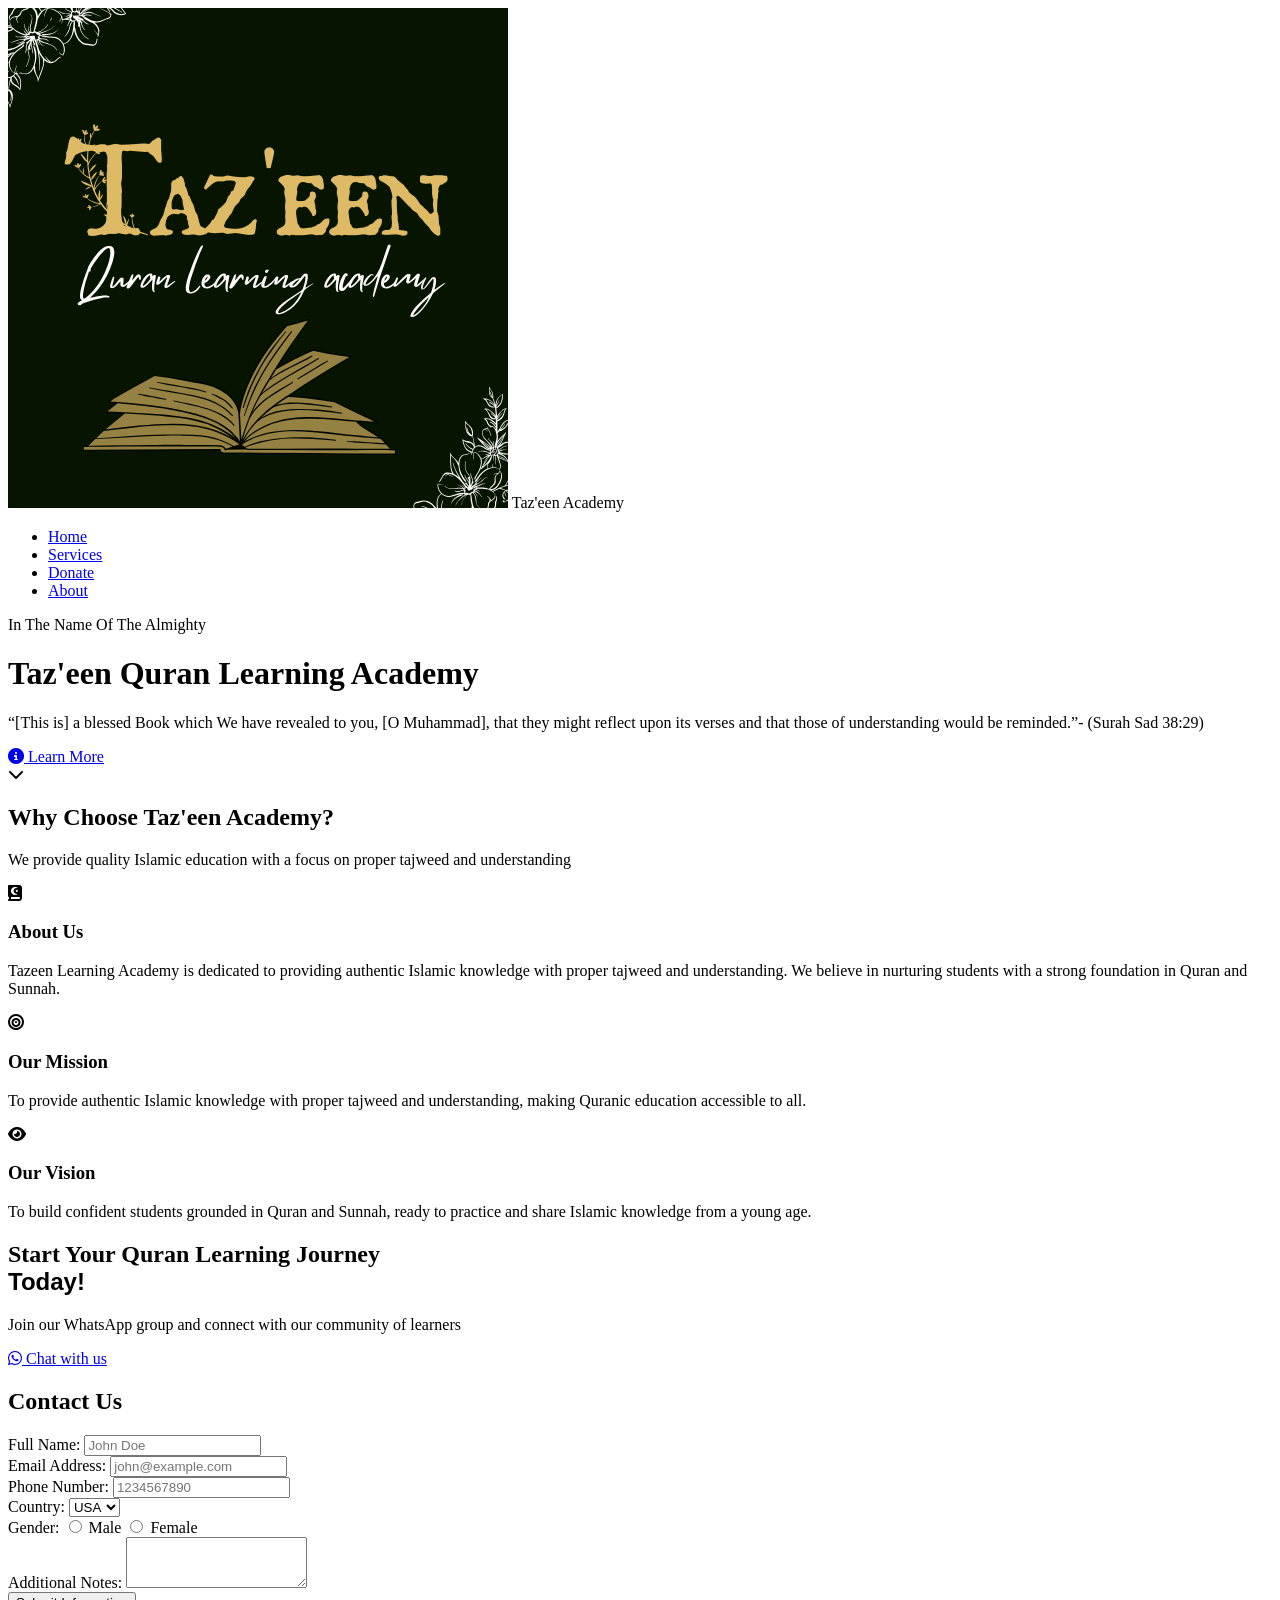
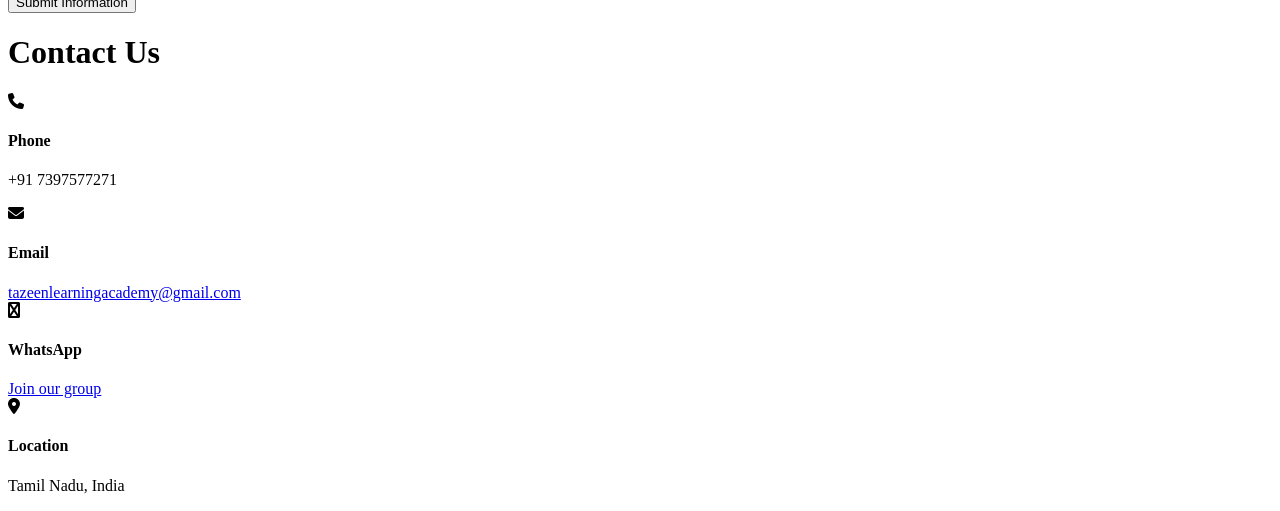
==== commit 6b481d4f: "Update index.html" ====
--- a/Website - Azmath/index.html
+++ b/Website - Azmath/index.html
@@ -5,11 +5,11 @@
     <meta name="viewport" content="width=device-width, initial-scale=1.0">
     <link rel="icon" type="image/png" href="Image/Tazeen.png">
     <title>Taz'een Academy | Pool of Knowledge</title>
-    <link rel="stylesheet" href="style.css">
+    <link rel="stylesheet" href="styles.css">
     <link rel="stylesheet" href="https://cdnjs.cloudflare.com/ajax/libs/font-awesome/6.4.0/css/all.min.css">
 </head>
 <body>
-    <!-- Navigation -->
+<!--Navigation-->
     <nav class="navbar">
         <div class="nav-container">
             <div class="logo">
@@ -17,14 +17,11 @@
                 <span class="logo-text">Taz'een Academy</span>
             </div>
             <ul class="nav-menu">
-                <li><a href="index.html" class="active">Home</a></li>
+                <li><a href="index.html" class="active" >Home</a></li>
                 <li><a href="services.html">Services</a></li>
                 <li><a href="donate.html">Donate</a></li>
                 <li><a href="about.html">About</a></li>
-            </ul>
-            <a href="https://chat.whatsapp.com/HUBTLFQeHXgHSsPPUYZzx8" target="_blank" class="btn-primary">
-                <i class="fab fa-whatsapp"></i> Join Now
-            </a>
+                </ul>
             <div class="hamburger">
                 <span></span>
                 <span></span>
@@ -32,107 +29,156 @@
             </div>
         </div>
     </nav>
-
-    <!-- Hero Section -->
-    <header class="hero">
-        <div class="hero-overlay"></div>
-        <div class="hero-content">
-            <p class="hero-subtitle">In The Name Of The Almighty</p>
-            <h1 class="hero-title">Taz'een Quran Learning Academy</h1>
-            <p class="hero-description">"Tazeen Learning Academy is dedicated to providing authentic Islamic knowledge with proper tajweed and understanding. We believe in nurturing students with a strong foundation in Quran and Sunnah"</p>
-            <div class="hero-buttons">
-                <a href="services.html" class="btn-primary btn-large">
-                    <i class="fas fa-book-open"></i> Our Services
-                </a>
-                <a href="about.html" class="btn-secondary btn-large">
+<!--Header Content-->
+
+    <div class="hd">
+        <div class="hd-content">
+            <p class="hd-start">In The Name Of The Almighty</p>
+            <h1 class="hd-title">Taz'een Quran Learning Academy</h1>
+            <p class="hd-verse">“[This is] a blessed Book which We have revealed to you, [O Muhammad], that they might reflect upon its verses and that those of understanding would be reminded.”- (Surah Sad 38:29)</p>
+            <div class="hd-buttons">
+                <a href="about.html" class="btn-primary">
                     <i class="fas fa-info-circle"></i> Learn More
                 </a>
             </div>
         </div>
-        <div class="scroll-indicator">
+        <div class="scroll-down">
             <i class="fas fa-chevron-down"></i>
         </div>
-    </header>
-
-    <!-- Features Section -->
-    <main class="features-section">
-        <div class="section-header">
+    </div>
+<!--Main Content-->
+    <main class="mcon">
+        <div class="mcon-head">
             <h2>Why Choose Taz'een Academy?</h2>
             <p>We provide quality Islamic education with a focus on proper tajweed and understanding</p>
         </div>
-        
-        <div class="features-grid">
-            <div class="feature-card">
-                <div class="feature-icon">
+        <div class="mcon-grid">
+            <div class="mcon-card">
+                <div class="mcon-icon">
                     <i class="fas fa-quran"></i>
                 </div>
                 <h3>About Us</h3>
-                <p>Tazeen Learning Academy is dedicated to providing authentic Islamic knowledge with proper tajweed and understanding. We believe in nurturing students with a strong foundation in Quran and Sunnah.</p>
-            </div>
-            
-            <div class="feature-card featured">
-                <div class="feature-icon">
+                <p>Tazeen Learning Academy is dedicated to providing authentic Islamic knowledge with proper tajweed and
+                    understanding. We believe in nurturing students with a strong foundation in Quran and Sunnah.</p>
+            </div>
+            <div class="mcon-card featured">
+                <div class="mcon-icon">
                     <i class="fas fa-bullseye"></i>
                 </div>
                 <h3>Our Mission</h3>
                 <p>To provide authentic Islamic knowledge with proper tajweed and understanding, making Quranic education accessible to all.</p>
             </div>
-            
-            <div class="feature-card">
-                <div class="feature-icon">
+            <div class="mcon-card">
+                <div class="mcon-icon">
                     <i class="fas fa-eye"></i>
                 </div>
                 <h3>Our Vision</h3>
-                <p>To build confident students grounded in Quran and Sunnah, ready to practice and share Islamic knowledge from a young age.</p>
+                <p>To build confident students grounded in Quran and Sunnah, ready to practice and share Islamic
+                    knowledge from a young age.</p>
             </div>
         </div>
     </main>
 
-    <!-- CTA Section -->
-    <section class="cta-section">
-        <div class="cta-content">
-            <h2>Start Your Quran Learning Journey Today</h2>
-            <p>Join our WhatsApp group and connect with our community of learners</p>
-            <a href="https://chat.whatsapp.com/HUBTLFQeHXgHSsPPUYZzx8" target="_blank" class="btn-whatsapp">
-                <i class="fab fa-whatsapp"></i> Chat with us
-            </a>
-        </div>
-    </section>
-
-    <!-- Footer -->
+<!--CTA Section-->
+    <div class="info-section">
+        <div class="info-container">
+            <div class="info-sect-left">
+                <div class="info-sect-left-inner">
+                    <h2>Start Your Quran Learning Journey<br><bold style="font-family: Verdana, Geneva, Tahoma, sans-serif;">Today!</bold></h2>
+                    <p>Join our WhatsApp group and connect with our community of learners</p>
+                    <a href="https://chat.whatsapp.com/HUBTLFQeHXgHSsPPUYZzx8" target="_blank" class="btn-whatsapp">
+                        <i class="fab fa-whatsapp"></i> Chat with us
+                    </a>
+                </div>
+            </div>
+            <div class="info-sect-right">
+                <div class="info-sect-right-inner">
+                    <h2>Contact Us</h2>
+                    <section class="form">
+                        <form action="https://formsubmit.co/mohamedaslam0709@gmail.com" method="POST">
+
+                            <!--/submit-form-endpoint-->
+                            <!-- Text Input -->
+                            <div class="form-group">
+                                <label for="fullname">Full Name:</label>
+                                <input type="text" id="fullname" name="fullname" required placeholder="John Doe">
+                            </div>
+
+                            <!-- Email Input -->
+                            <div class="form-group">
+                                <label for="email">Email Address:</label>
+                                <input type="email" id="email" name="email" required placeholder="john@example.com">
+                            </div>
+
+                            <!-- Tel Input -->
+                            <div class="form-group">
+                                <label for="phone">Phone Number:</label>
+                                <input type="tel" id="phone" name="phone" pattern="[0-9]{10}" placeholder="1234567890">
+                            </div>
+
+                            <!-- Dropdown Select -->
+                            <div class="form-group">
+                                <label for="country">Country:</label>
+                                <select id="country" name="country">
+                                    <option value="usa">USA</option>
+                                    <option value="india">India</option>
+                                    <option value="uk">UK</option>
+                                </select>
+                            </div>
+
+                            <!-- Radio Buttons -->
+                            <div class="form-group">
+                                <label>Gender:</label>
+                                <input type="radio" id="male" name="gender" value="male">
+                                <label for="male" style="display:inline; font-weight:normal;">Male</label>
+                                <input type="radio" id="female" name="gender" value="female">
+                                <label for="female" style="display:inline; font-weight:normal;">Female</label>
+                            </div>
+
+                            <!-- Textarea -->
+                            <div class="form-group">
+                                <label for="notes">Additional Notes:</label>
+                                <textarea id="notes" name="notes" rows="3"></textarea>
+                            </div>
+                            <!-- Submit Button -->
+                            <div class="form-group">
+                                <input type="submit" value="Submit Information">
+                            </div>
+                        </form>
+                    </section>
+                </div>
+            </div>
+        </div>
+    </div>
+<!--Footer-->
     <footer id="footer">
         <div class="footer-content">
             <div class="footer-section">
-                <h3>Contact Us</h3>
-                <p>Get in Touch</p>
-            </div>
-            
+                <h1>Contact Us</h1>
+            </div>
             <div class="footer-section">
-                <div class="contact-item">
+                <div class="footer-item">
                     <i class="fas fa-phone"></i>
                     <div>
                         <h4>Phone</h4>
                         <p>+91 7397577271</p>
                     </div>
                 </div>
-                
-                <div class="contact-item">
+                <div class="footer-item">
                     <i class="fas fa-envelope"></i>
                     <div>
                         <h4>Email</h4>
                         <a href="mailto:tazeenlearningacademy@gmail.com">tazeenlearningacademy@gmail.com</a>
                     </div>
                 </div>
-                
-                <div class="contact-item">
-                    <i class="fab fa-whatsapp"></i>
+                <div class="footer-item">
+                    <i class="fas fa-whatsapp"></i>
                     <div>
                         <h4>WhatsApp</h4>
                         <a href="https://chat.whatsapp.com/HUBTLFQeHXgHSsPPUYZzx8" target="_blank">Join our group</a>
                     </div>
                 </div>
-                
-                <div class="contact-item">
+                <div class="footer-item">
                     <i class="fas fa-map-marker-alt"></i>
                     <div>
                         <h4>Location</h4>
@@ -141,23 +187,18 @@
                 </div>
             </div>
         </div>
-        
-        <div class="footer-bottom">
-            <p>&copy; 2024 Taz'een Quran Learning Academy. All rights reserved.</p>
-        </div>
     </footer>
-    
+
     <script>
-        // Mobile menu toggle
+// Mobile menu toggle
         const hamburger = document.querySelector('.hamburger');
         const navMenu = document.querySelector('.nav-menu');
-        
+
         hamburger.addEventListener('click', () => {
             navMenu.classList.toggle('active');
             hamburger.classList.toggle('active');
         });
-        
-        // Close menu when clicking a link
+// Close menu when clicking a link
         document.querySelectorAll('.nav-menu li a').forEach(link => {
             link.addEventListener('click', () => {
                 navMenu.classList.remove('active');
@@ -167,3 +208,5 @@
     </script>
 </body>
 </html>
+
+
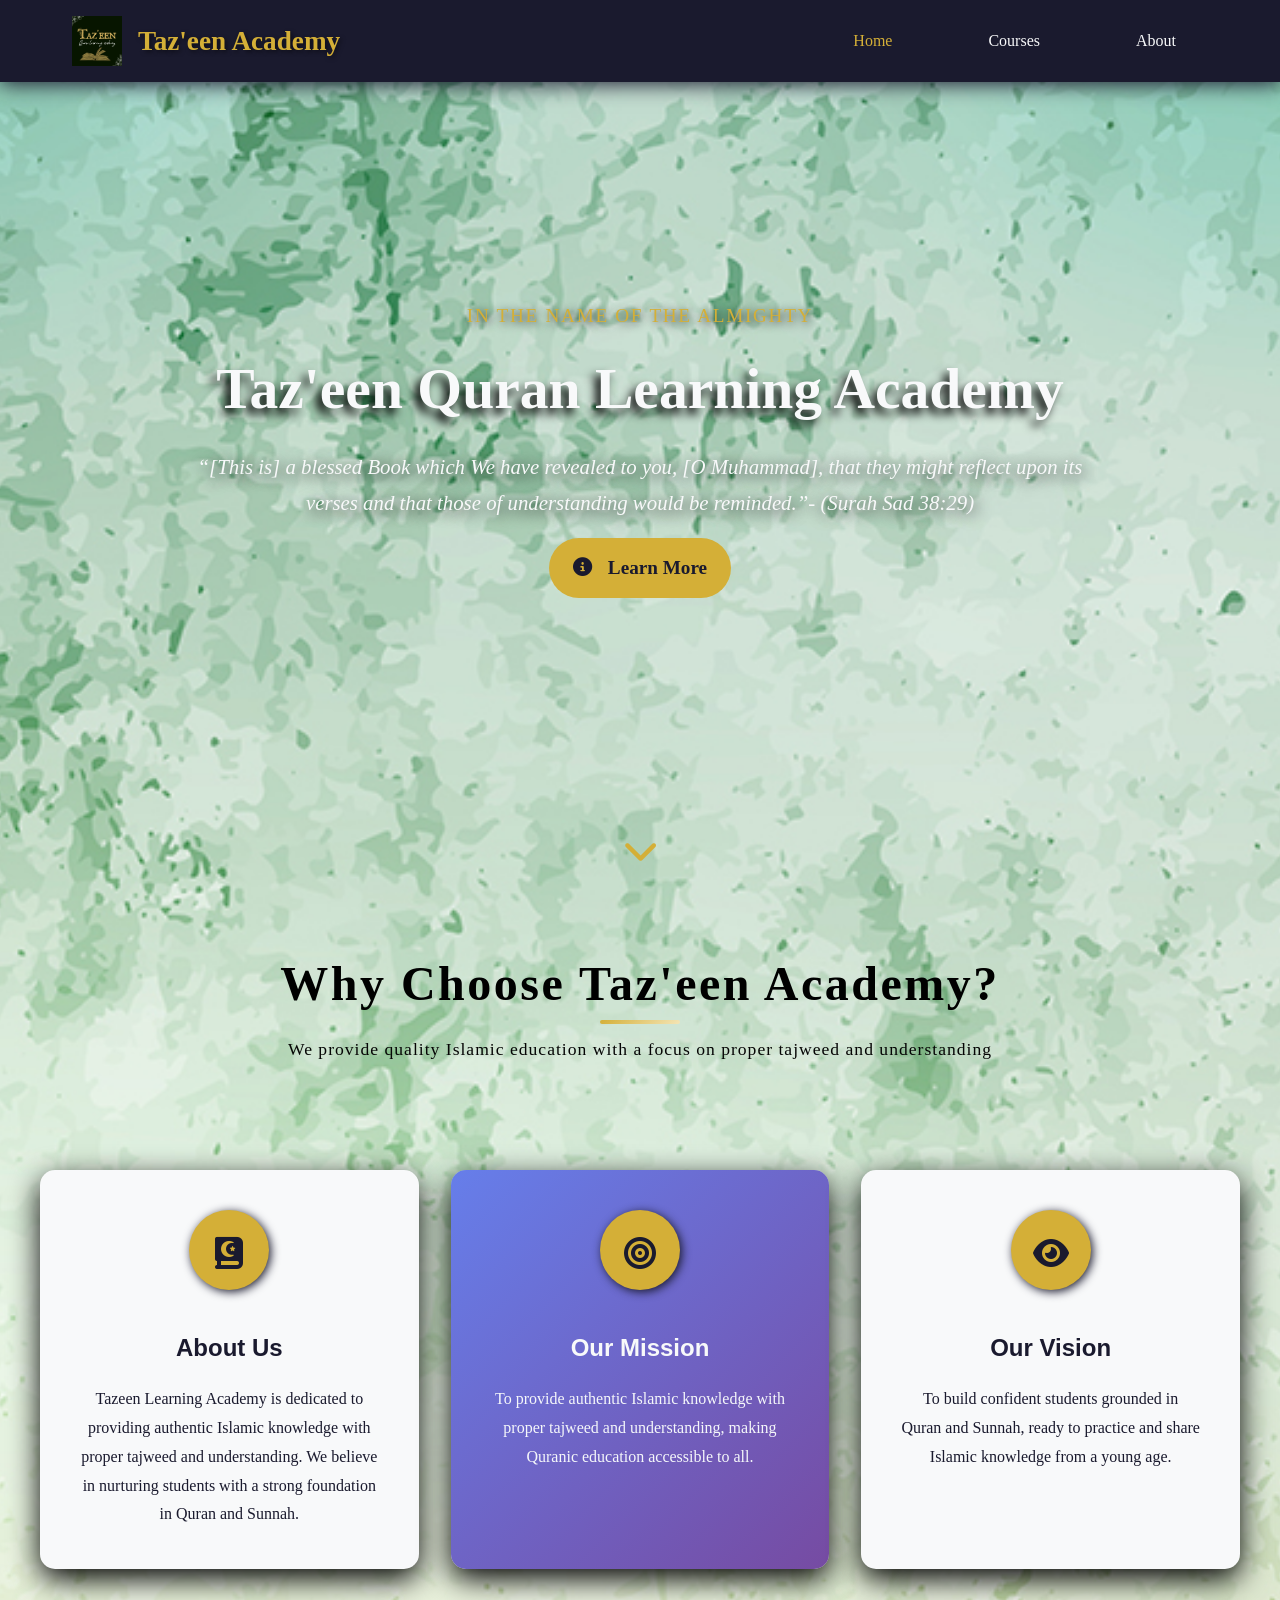
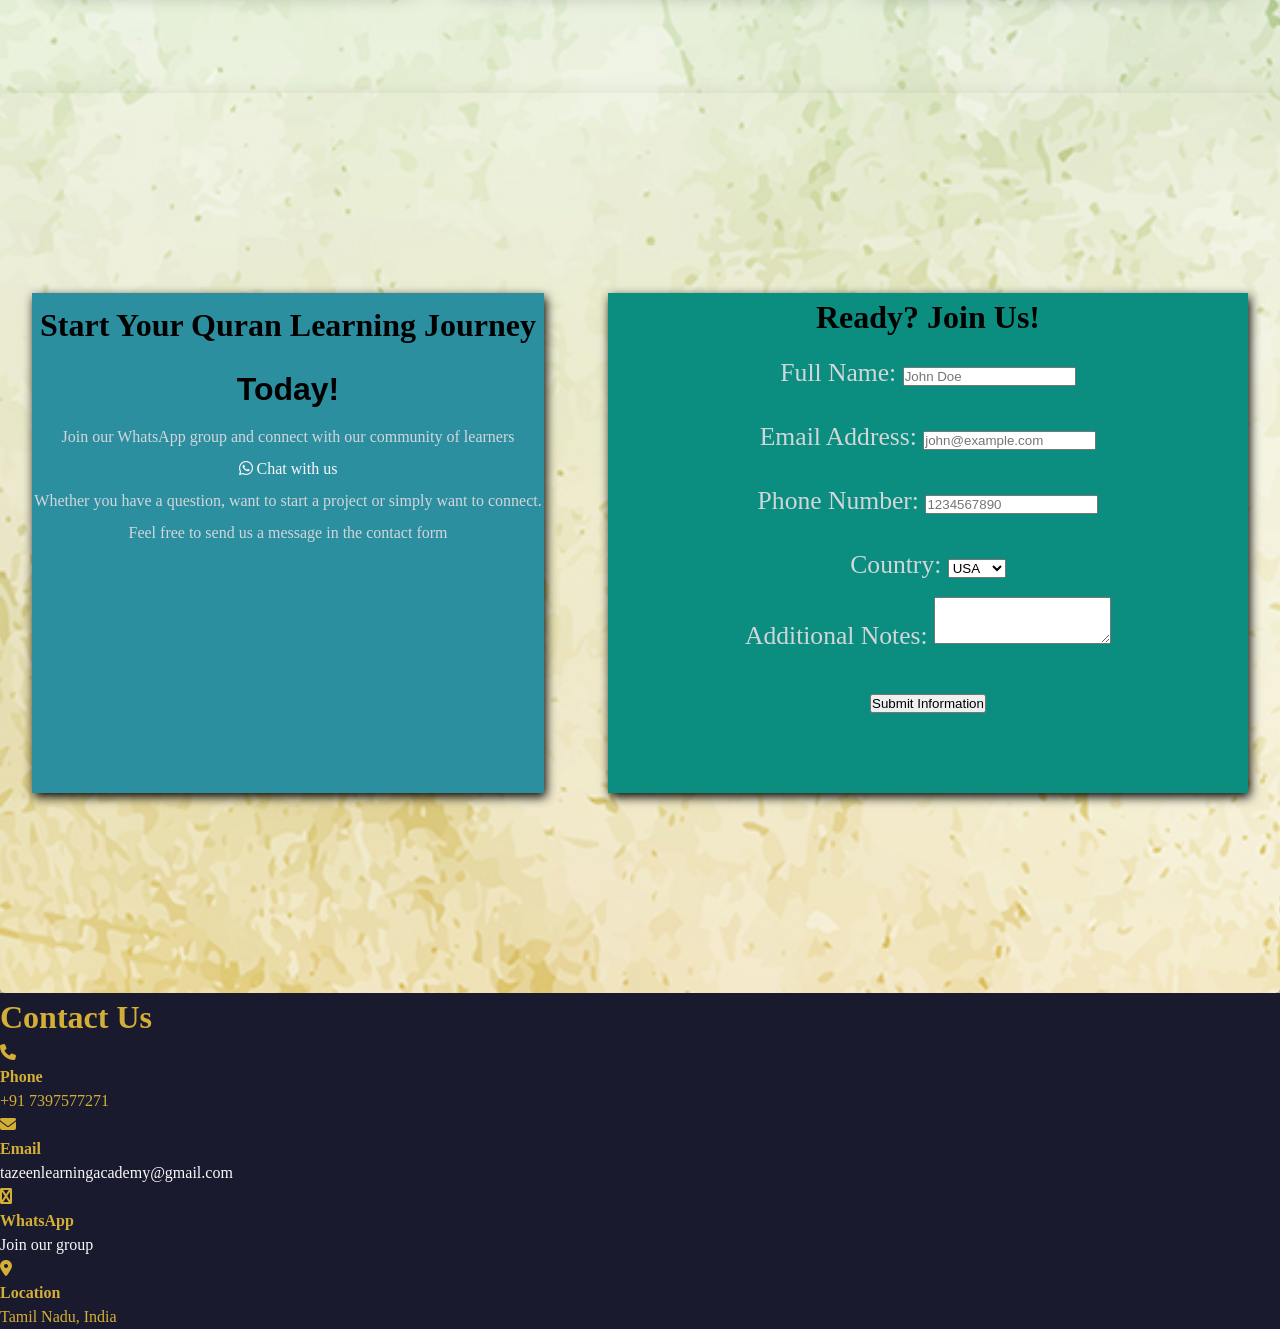
==== commit eedd8e40: "Add files via upload" ====
--- a/Website - Azmath/index.html
+++ b/Website - Azmath/index.html
@@ -1,212 +1,213 @@
-<!DOCTYPE html>
-<html lang="en">
-<head>
-    <meta charset="UTF-8">
-    <meta name="viewport" content="width=device-width, initial-scale=1.0">
-    <link rel="icon" type="image/png" href="Image/Tazeen.png">
-    <title>Taz'een Academy | Pool of Knowledge</title>
-    <link rel="stylesheet" href="styles.css">
-    <link rel="stylesheet" href="https://cdnjs.cloudflare.com/ajax/libs/font-awesome/6.4.0/css/all.min.css">
-</head>
-<body>
-<!--Navigation-->
-    <nav class="navbar">
-        <div class="nav-container">
-            <div class="logo">
-                <img src="Image/Tazeen.png" alt="Taz'een Academy Logo" class="logo-icon">
-                <span class="logo-text">Taz'een Academy</span>
-            </div>
-            <ul class="nav-menu">
-                <li><a href="index.html" class="active" >Home</a></li>
-                <li><a href="services.html">Services</a></li>
-                <li><a href="donate.html">Donate</a></li>
-                <li><a href="about.html">About</a></li>
-                </ul>
-            <div class="hamburger">
-                <span></span>
-                <span></span>
-                <span></span>
-            </div>
-        </div>
-    </nav>
-<!--Header Content-->
-
-    <div class="hd">
-        <div class="hd-content">
-            <p class="hd-start">In The Name Of The Almighty</p>
-            <h1 class="hd-title">Taz'een Quran Learning Academy</h1>
-            <p class="hd-verse">“[This is] a blessed Book which We have revealed to you, [O Muhammad], that they might reflect upon its verses and that those of understanding would be reminded.”- (Surah Sad 38:29)</p>
-            <div class="hd-buttons">
-                <a href="about.html" class="btn-primary">
-                    <i class="fas fa-info-circle"></i> Learn More
-                </a>
-            </div>
-        </div>
-        <div class="scroll-down">
-            <i class="fas fa-chevron-down"></i>
-        </div>
-    </div>
-<!--Main Content-->
-    <main class="mcon">
-        <div class="mcon-head">
-            <h2>Why Choose Taz'een Academy?</h2>
-            <p>We provide quality Islamic education with a focus on proper tajweed and understanding</p>
-        </div>
-        <div class="mcon-grid">
-            <div class="mcon-card">
-                <div class="mcon-icon">
-                    <i class="fas fa-quran"></i>
-                </div>
-                <h3>About Us</h3>
-                <p>Tazeen Learning Academy is dedicated to providing authentic Islamic knowledge with proper tajweed and
-                    understanding. We believe in nurturing students with a strong foundation in Quran and Sunnah.</p>
-            </div>
-            <div class="mcon-card featured">
-                <div class="mcon-icon">
-                    <i class="fas fa-bullseye"></i>
-                </div>
-                <h3>Our Mission</h3>
-                <p>To provide authentic Islamic knowledge with proper tajweed and understanding, making Quranic education accessible to all.</p>
-            </div>
-            <div class="mcon-card">
-                <div class="mcon-icon">
-                    <i class="fas fa-eye"></i>
-                </div>
-                <h3>Our Vision</h3>
-                <p>To build confident students grounded in Quran and Sunnah, ready to practice and share Islamic
-                    knowledge from a young age.</p>
-            </div>
-        </div>
-    </main>
-
-<!--CTA Section-->
-    <div class="info-section">
-        <div class="info-container">
-            <div class="info-sect-left">
-                <div class="info-sect-left-inner">
-                    <h2>Start Your Quran Learning Journey<br><bold style="font-family: Verdana, Geneva, Tahoma, sans-serif;">Today!</bold></h2>
-                    <p>Join our WhatsApp group and connect with our community of learners</p>
-                    <a href="https://chat.whatsapp.com/HUBTLFQeHXgHSsPPUYZzx8" target="_blank" class="btn-whatsapp">
-                        <i class="fab fa-whatsapp"></i> Chat with us
-                    </a>
-                </div>
-            </div>
-            <div class="info-sect-right">
-                <div class="info-sect-right-inner">
-                    <h2>Contact Us</h2>
-                    <section class="form">
-                        <form action="https://formsubmit.co/mohamedaslam0709@gmail.com" method="POST">
-
-                            <!--/submit-form-endpoint-->
-                            <!-- Text Input -->
-                            <div class="form-group">
-                                <label for="fullname">Full Name:</label>
-                                <input type="text" id="fullname" name="fullname" required placeholder="John Doe">
-                            </div>
-
-                            <!-- Email Input -->
-                            <div class="form-group">
-                                <label for="email">Email Address:</label>
-                                <input type="email" id="email" name="email" required placeholder="john@example.com">
-                            </div>
-
-                            <!-- Tel Input -->
-                            <div class="form-group">
-                                <label for="phone">Phone Number:</label>
-                                <input type="tel" id="phone" name="phone" pattern="[0-9]{10}" placeholder="1234567890">
-                            </div>
-
-                            <!-- Dropdown Select -->
-                            <div class="form-group">
-                                <label for="country">Country:</label>
-                                <select id="country" name="country">
-                                    <option value="usa">USA</option>
-                                    <option value="india">India</option>
-                                    <option value="uk">UK</option>
-                                </select>
-                            </div>
-
-                            <!-- Radio Buttons -->
-                            <div class="form-group">
-                                <label>Gender:</label>
-                                <input type="radio" id="male" name="gender" value="male">
-                                <label for="male" style="display:inline; font-weight:normal;">Male</label>
-                                <input type="radio" id="female" name="gender" value="female">
-                                <label for="female" style="display:inline; font-weight:normal;">Female</label>
-                            </div>
-
-                            <!-- Textarea -->
-                            <div class="form-group">
-                                <label for="notes">Additional Notes:</label>
-                                <textarea id="notes" name="notes" rows="3"></textarea>
-                            </div>
-                            <!-- Submit Button -->
-                            <div class="form-group">
-                                <input type="submit" value="Submit Information">
-                            </div>
-                        </form>
-                    </section>
-                </div>
-            </div>
-        </div>
-    </div>
-<!--Footer-->
-    <footer id="footer">
-        <div class="footer-content">
-            <div class="footer-section">
-                <h1>Contact Us</h1>
-            </div>
-            <div class="footer-section">
-                <div class="footer-item">
-                    <i class="fas fa-phone"></i>
-                    <div>
-                        <h4>Phone</h4>
-                        <p>+91 7397577271</p>
-                    </div>
-                </div>
-                <div class="footer-item">
-                    <i class="fas fa-envelope"></i>
-                    <div>
-                        <h4>Email</h4>
-                        <a href="mailto:tazeenlearningacademy@gmail.com">tazeenlearningacademy@gmail.com</a>
-                    </div>
-                </div>
-                <div class="footer-item">
-                    <i class="fas fa-whatsapp"></i>
-                    <div>
-                        <h4>WhatsApp</h4>
-                        <a href="https://chat.whatsapp.com/HUBTLFQeHXgHSsPPUYZzx8" target="_blank">Join our group</a>
-                    </div>
-                </div>
-                <div class="footer-item">
-                    <i class="fas fa-map-marker-alt"></i>
-                    <div>
-                        <h4>Location</h4>
-                        <p>Tamil Nadu, India</p>
-                    </div>
-                </div>
-            </div>
-        </div>
-    </footer>
-
-    <script>
-// Mobile menu toggle
-        const hamburger = document.querySelector('.hamburger');
-        const navMenu = document.querySelector('.nav-menu');
-
-        hamburger.addEventListener('click', () => {
-            navMenu.classList.toggle('active');
-            hamburger.classList.toggle('active');
-        });
-// Close menu when clicking a link
-        document.querySelectorAll('.nav-menu li a').forEach(link => {
-            link.addEventListener('click', () => {
-                navMenu.classList.remove('active');
-                hamburger.classList.remove('active');
-            });
-        });
-    </script>
-</body>
-</html>
-
-
+<!DOCTYPE html>
+<html lang="en">
+<head>
+    <meta charset="UTF-8">
+    <meta name="viewport" content="width=device-width, initial-scale=1.0">
+    <link rel="icon" type="image/png" href="Image/Tazeen.png">
+    <title>Home | Taz'een Academy | Pool of Knowledge</title>
+    <link rel="stylesheet" href="styles.css">
+    <link rel="stylesheet" href="https://cdnjs.cloudflare.com/ajax/libs/font-awesome/6.4.0/css/all.min.css">
+</head>
+<body>
+<!--Navigation-->
+    <nav class="navbar">
+        <div class="nav-container">
+            <div class="logo">
+                <img src="Image/Tazeen.png" alt="Taz'een Academy Logo" class="logo-icon">
+                <span class="logo-text">Taz'een Academy</span>
+            </div>
+            <ul class="nav-menu">
+                <li><a href="index.html" class="active" >Home</a></li>
+                <li><a href="course.html">Courses</a></li>
+                <!-- <li><a href="donate.html">Donate</a></li> -->
+                <li><a href="about.html">About</a></li>
+                </ul>
+            <div class="hamburger">
+                <span></span>
+                <span></span>
+                <span></span>
+            </div>
+        </div>
+    </nav>
+<!--Header Content-->
+
+    <div class="hd">
+        <div class="hd-content">
+            <p class="hd-start">In The Name Of The Almighty</p>
+            <h1 class="hd-title">Taz'een Quran Learning Academy</h1>
+            <p class="hd-verse">“[This is] a blessed Book which We have revealed to you, [O Muhammad], that they might reflect upon its verses and that those of understanding would be reminded.”- (Surah Sad 38:29)</p>
+            <div class="hd-buttons">
+                <a href="about.html" class="btn-primary">
+                    <i class="fas fa-info-circle"></i> Learn More
+                </a>
+            </div>
+        </div>
+        <div class="scroll-down">
+            <i class="fas fa-chevron-down"></i>
+        </div>
+    </div>
+<!--Main Content-->
+    <main class="mcon">
+        <div class="mcon-head">
+            <h2>Why Choose Taz'een Academy?</h2>
+            <p>We provide quality Islamic education with a focus on proper tajweed and understanding</p>
+        </div>
+        <div class="mcon-grid">
+            <div class="mcon-card">
+                <div class="mcon-icon">
+                    <i class="fas fa-quran"></i>
+                </div>
+                <h3>About Us</h3>
+                <p>Tazeen Learning Academy is dedicated to providing authentic Islamic knowledge with proper tajweed and
+                    understanding. We believe in nurturing students with a strong foundation in Quran and Sunnah.</p>
+            </div>
+            <div class="mcon-card featured">
+                <div class="mcon-icon">
+                    <i class="fas fa-bullseye"></i>
+                </div>
+                <h3>Our Mission</h3>
+                <p>To provide authentic Islamic knowledge with proper tajweed and understanding, making Quranic education accessible to all.</p>
+            </div>
+            <div class="mcon-card">
+                <div class="mcon-icon">
+                    <i class="fas fa-eye"></i>
+                </div>
+                <h3>Our Vision</h3>
+                <p>To build confident students grounded in Quran and Sunnah, ready to practice and share Islamic
+                    knowledge from a young age.</p>
+            </div>
+        </div>
+    </main>
+
+<!--CTA Section-->
+    <div class="info-section">
+        <div class="info-container">
+            <div class="info-sect-left">
+                <div class="info-sect-left-inner">
+                    <h2>Start Your Quran Learning Journey<br><bold style="font-family: Verdana, Geneva, Tahoma, sans-serif;">Today!</bold></h2>
+                    <p>Join our WhatsApp group and connect with our community of learners</p>
+                    <a href="https://chat.whatsapp.com/HUBTLFQeHXgHSsPPUYZzx8" target="_blank" class="btn-whatsapp">
+                        <i class="fab fa-whatsapp"></i> Chat with us
+                    </a>
+                    <p>Whether you have a question, want to start a project or simply want to connect. Feel free to send us a message in the contact form</p>
+                </div>
+            </div>
+            <div class="info-sect-right">
+                <div class="info-sect-right-inner">
+                    <h2>Ready? Join Us!</h2>
+                    <section class="form">
+                        <form action="https://formsubmit.co/mohamedaslam0709@gmail.com" method="POST">
+
+                            <!--/submit-form-endpoint-->
+                            <!-- Text Input -->
+                            <div class="form-group">
+                                <label for="fullname">Full Name:</label>
+                                <input type="text" id="fullname" name="fullname" required placeholder="John Doe">
+                            </div>
+
+                            <!-- Email Input -->
+                            <div class="form-group">
+                                <label for="email">Email Address:</label>
+                                <input type="email" id="email" name="email" required placeholder="john@example.com">
+                            </div>
+
+                            <!-- Tel Input -->
+                            <div class="form-group">
+                                <label for="phone">Phone Number:</label>
+                                <input type="tel" id="phone" name="phone" pattern="[0-9]{10}" placeholder="1234567890">
+                            </div>
+
+                            <!-- Dropdown Select -->
+                            <div class="form-group">
+                                <label for="country">Country:</label>
+                                <select id="country" name="country">
+                                    <option value="usa">USA</option>
+                                    <option value="india">INDIA</option>
+                                    <option value="uk">UK</option>
+                                </select>
+                            </div>
+
+                            <!-- Radio Buttons --> 
+                            <!-- <div class="form-group">
+                                <label>Gender:</label>
+                                <input type="radio" id="male" name="gender" value="male">
+                                <label for="male" style="display:inline; font-weight:normal;">Male</label>
+                                <input type="radio" id="female" name="gender" value="female">
+                                <label for="female" style="display:inline; font-weight:normal;">Female</label>
+                            </div> -->
+
+                            <!-- Textarea -->
+                            <div class="form-group">
+                                <label for="notes">Additional Notes:</label>
+                                <textarea id="notes" name="notes" rows="3"></textarea>
+                            </div>
+                            <!-- Submit Button -->
+                            <div class="form-group">
+                                <input type="submit" value="Submit Information">
+                            </div>
+                        </form>
+                    </section>
+                </div>
+            </div>
+        </div>
+    </div>
+<!--Footer-->
+    <footer id="footer">
+        <div class="footer-content">
+            <div class="footer-section">
+                <h1>Contact Us</h1>
+            </div>
+            <div class="footer-section">
+                <div class="footer-item">
+                    <i class="fas fa-phone"></i>
+                    <div>
+                        <h4>Phone</h4>
+                        <p>+91 7397577271</p>
+                    </div>
+                </div>
+                <div class="footer-item">
+                    <i class="fas fa-envelope"></i>
+                    <div>
+                        <h4>Email</h4>
+                        <a href="mailto:tazeenlearningacademy@gmail.com">tazeenlearningacademy@gmail.com</a>
+                    </div>
+                </div>
+                <div class="footer-item">
+                    <i class="fas fa-whatsapp"></i>
+                    <div>
+                        <h4>WhatsApp</h4>
+                        <a href="https://chat.whatsapp.com/HUBTLFQeHXgHSsPPUYZzx8" target="_blank">Join our group</a>
+                    </div>
+                </div>
+                <div class="footer-item">
+                    <i class="fas fa-map-marker-alt"></i>
+                    <div>
+                        <h4>Location</h4>
+                        <p>Tamil Nadu, India</p>
+                    </div>
+                </div>
+            </div>
+        </div>
+    </footer>
+
+    <script>
+// Mobile menu toggle
+        const hamburger = document.querySelector('.hamburger');
+        const navMenu = document.querySelector('.nav-menu');
+
+        hamburger.addEventListener('click', () => {
+            navMenu.classList.toggle('active');
+            hamburger.classList.toggle('active');
+        });
+// Close menu when clicking a link
+        document.querySelectorAll('.nav-menu li a').forEach(link => {
+            link.addEventListener('click', () => {
+                navMenu.classList.remove('active');
+                hamburger.classList.remove('active');
+            });
+        });
+    </script>
+</body>
+</html>
+
+
--- a/Website - Azmath/styles.css
+++ b/Website - Azmath/styles.css
@@ -0,0 +1,461 @@
+*{
+    margin: 0;
+    padding: 0;
+    box-sizing: border-box;
+}
+body{
+    color: hsl(210, 10%, 84%);
+    overflow-x: hidden;
+    line-height: 1.5;
+    z-index: 0;
+    background: url(Image/bgimg1.jpg);
+    background-position: center;
+    background-repeat: no-repeat;
+    background-size: cover;
+}
+
+/* Color Variables */
+:root {
+    --primary-color: #25D366;
+    --secondary-color: #128c7e;
+    --accent-color: #075E54;
+    --dark-color: #1a1a2e;
+    --light-color: #f8f9fa;
+    --gold-color: #d4af37;
+    --gradient-primary: linear-gradient(135deg, #667eea 0%, #764ba2 100%);
+    --gradient-gold: linear-gradient(135deg, #d4af37 0%, #f4e5b6 100%);
+}
+
+/*Navigation*/
+
+.navbar{
+    position: fixed;
+    top: 0;
+    right: 0;
+    left: 0;
+    background: hsl(240, 28%, 14%);
+    backdrop-filter: blur(10px);
+    z-index: 1000;
+    box-shadow: 0 2px 20px var(--dark-color);
+}
+.nav-container{
+    max-width: 1200px;
+    margin: auto;
+    padding: 1rem 2rem;
+    display: flex;
+    align-items: center;
+    justify-content: space-between;
+}
+.logo{
+    display: flex;
+    justify-content: center;
+    align-items: center;
+    gap: 1rem;
+}
+.logo-icon{
+    height: 50px;
+    width: auto;
+}
+.logo-text{
+    font-size: 1.7rem;
+    font-weight: bold;
+    color: var(--gold-color);
+    text-shadow: 2px 2px 4px rgba(0, 0, 0, 0.5);
+}
+a{
+    text-decoration: none;
+    color: var(--light-color);
+}
+ul{
+    list-style: none;
+}
+.nav-menu{
+    display: flex;
+    gap: 2rem;
+}
+.nav-menu li a{
+    border-radius: 5px;
+    transition: all 0.3s ease;
+    padding: 0.7rem 2rem;
+    position: relative;
+}
+.nav-menu li a::after{
+    content: '';
+    position: absolute;
+    bottom: 0;
+    left: 50%;
+    transform: translate(-50%);
+    height: 2px;
+    width: 0;
+    background: var(--gold-color);
+    transition: width 0.3s ease;
+}
+.nav-menu li a:hover::after
+{
+    width: 80%;
+}
+.nav-menu li a:hover,
+.nav-menu li a.active{
+    color: var(--gold-color);
+}
+.hamburger {
+    display: none;
+    flex-direction: column;
+    cursor: pointer;
+    gap: 4px;
+}
+
+.hamburger span {
+    width: 25px;
+    height: 3px;
+    background: var(--gold-color);
+    border-radius: 2px;
+    transition: all 0.3s ease;
+}
+
+/*Heading Section*/
+
+.hd{
+    position: relative;
+    height: 100vh;
+    color: var(--dark-color);
+    display: flex;
+    align-items: center;
+    justify-content: center;
+    text-align: center;
+    padding: 0.2rem;
+    top: 0;
+    left: 0;
+    right: 0;
+    bottom: 10;
+    background: url(Image/bgimg5.jpg);
+    background-position: center;
+    background-repeat: no-repeat;
+    background-size: cover;
+    z-index: 1;
+}
+.hd-content{
+    position: relative;
+    z-index: 2;
+    max-width: 900px;
+    animation: fadeInUp 1s ease;
+}
+@keyframes fadeInUp {
+    from {
+        opacity: 0;
+        transform: translateY(50px);
+    }
+
+    to {
+        opacity: 1;
+        transform: translateY(0px);
+    }
+}
+.hd-start{
+    color: var(--gold-color);
+    font-size: 1.2rem;
+    margin-bottom: 1rem;
+    letter-spacing: 1.7px;
+    text-shadow: 2px 2px 10px black;
+    text-transform: uppercase;
+}
+.hd-title{
+    font-family: 'Times New Roman', Times, serif;
+    font-size: 3.6rem;
+    margin-bottom: 1rem;
+    color: var(--light-color);
+    text-shadow: -5px 6px 10px black;
+}
+.hd-verse{
+    color: var(--light-color);
+    font-size: 1.3rem;
+    margin-bottom: 1rem;
+    line-height: 1.75;
+    font-style: italic;
+    text-shadow: 2px 3px 15px black;
+}
+.hd-buttons{
+    display: flex;
+    gap: 2rem;
+    justify-content: center;
+    flex-wrap: wrap;
+}
+.btn-primary{
+    background-color: var(--gold-color);
+    color: var(--dark-color);
+    font-size: 1.2rem;
+    padding: 1rem 1.5rem;
+    border-radius: 50px;
+    font-weight: bold;
+    display: flex;
+    align-items: center;
+    gap: 1rem;
+    transition: all 0.4s ease;
+    box-shadow: 0 4px 15px var(--gradient-primary);
+}
+.btn-primary:hover{
+    transform: translateY(-2.5px);
+    box-shadow: 0 4px 15px hsl(51, 79%, 29%);
+}
+.scroll-down i{
+    color: var(--gold-color);
+    font-size: 2.2rem;
+}
+.scroll-down{
+    position: absolute;
+    bottom: 30px;
+    left: 50%;
+    transform: translateX(-50%);
+    z-index: 2;
+    animation: bounce 2s infinite;
+}
+@keyframes bounce {
+    0%,
+    20%,
+    50%,
+    80%,
+    100% {
+        transform: translateX(-50%) translateY(0);
+    }
+
+    40% {
+        transform: translateX(-50%) translateY(-10px);
+    }
+
+    60% {
+        transform: translateX(-50%) translateY(-5px);
+    }
+}
+
+/*Main Content*/
+
+.mcon{
+    padding: 3em 2em;
+}
+.mcon-head{
+    text-align: center;
+    margin-bottom: 2rem;
+}
+.mcon-head h2{
+    font-size: 3rem;
+    font-style: bold;
+    color: black;
+    margin-bottom: 1rem;
+    display: inline-block;
+    letter-spacing: 2.5px;
+}
+.mcon-head h2::after{
+    content: '';
+    position: absolute;
+    height: 4px;
+    bottom: -124px;
+    left: 50%;
+    transform: translateX(-50%);
+    width: 80px;
+    background: var(--gradient-gold);
+    border-radius: 2px;
+}
+.mcon-head p{
+    color: hsl(0, 0%, 2%);
+    font-size: 1.1rem;
+    letter-spacing: 1px;
+}
+.mcon-grid{
+    color: var(--dark-color);
+    display: grid;
+    grid-template-columns: repeat(auto-fit, minmax(300px, 1fr));
+    max-width: 1200px;
+    margin: 0 auto;
+    gap: 2rem;
+}
+.mcon-card{
+    padding: 2.5rem;
+    margin-top: 20%;
+    margin-bottom: 20%;
+    border-radius: 15px;
+    box-shadow: 0 10px 30px black;
+    text-align: center;
+    transition: all 0.3s ease;
+    position: relative;
+    overflow: hidden;
+    background: var(--light-color);
+}
+.mcon-icon{
+    padding: 20px;
+    margin: 0 auto 2.5rem;
+    font-size: 2rem;
+    display: inline-block;
+    background-color: var(--gold-color);
+    border-radius: 50%;
+    box-shadow: 2px 2px 10px;
+    height: 80px;
+    width: 80px;
+    justify-content: center;
+    color: #1a1a2e;
+}
+.mcon-card.featured{
+    background: var(--gradient-primary);
+    color: #f5f7fa;
+}
+.mcon-card h3{
+    font-size: 1.5rem;
+    margin-bottom: 1.2rem;
+    color: var(--dark-color);
+    font-family: 'Franklin Gothic Medium', 'Arial Narrow', Arial, sans-serif;
+}
+.mcon-card.featured h3{
+    color: #f8f9fa;
+}
+.mcon-card.featured p,
+.mcon-card p{
+    line-height: 1.8;
+    font-family: Cambria, Cochin, Georgia, Times, 'Times New Roman', serif;
+}
+.mcon-card::before{
+    content: '';
+    position: absolute;
+    top: 0;
+    left: 0;
+    right: 0;
+    transform: scaleX(0);
+    background: var(--gold-color);
+    height: 4px;
+    transition: transform 0.3s ease;
+}
+.mcon-card:hover::before{
+    transform: scaleX(1);
+}
+.mcon-card.featured:hover,
+.mcon-card:hover{
+    transform: translateY(-10px);
+}
+.info-section{
+    background: url(Image/bgimg1.jpg) fixed;
+    border-radius: 5px;
+    box-shadow: 0 14px 28px rgba(0,0,0,0.25), 0 10px 10px rgba(0,0,0,0.22);
+}
+.info-container{
+    display: flex;
+    align-items: center;
+    align-content: center;
+    justify-content: space-around;
+    padding-block: 5rem;
+    height: 100vh;
+}
+.info-section h2{
+    font-size: 2em;
+    text-align: center;
+    color: black;
+}
+.info-sect-left{
+    height:500px;
+    width: 40%;
+}
+.info-sect-left-inner{
+    height: 100%;
+    text-align:center;
+    line-height:2;
+    background-color: hsl(189, 57%, 40%);
+    box-shadow: 2px 4px 10px black;
+}
+.info-sect-right{
+    height:500px;
+    width: 50%;
+}
+.info-sect-right-inner{
+    height:100%;
+    text-align:center;
+    background-color: hsl(173, 86%, 30%);
+    box-shadow: 2px 4px 10px black;
+}
+.form-group{
+    line-height: 2.5;
+    font-size: 1.6rem;
+}
+.footer-section{
+    background-color: var(--dark-color);
+    color: var(--gold-color);
+}
+
+/* Responsive Design */
+@media screen and (max-width: 915px) {
+    .nav-menu {
+        position: fixed;
+        top: 80px;
+        left: -100%;
+        width: 100%;
+        background: rgba(26, 26, 46, 0.98);
+        flex-direction: column;
+        padding: 2rem;
+        gap: 1rem;
+        transition: left 0.3s ease;
+    }
+
+    .nav-menu.active {
+        left: 0;
+    }
+
+    .hamburger {
+        display: flex;
+    }
+
+    .hamburger.active span:nth-child(1) {
+        transform: rotate(45deg) translate(5px, 5px);
+    }
+
+    .hamburger.active span:nth-child(2) {
+        opacity: 0;
+    }
+
+    .hamburger.active span:nth-child(3) {
+        transform: rotate(-45deg) translate(7px, -6px);
+    }
+
+    .btn-primary {
+        display: none;
+    }
+
+    .hd-title {
+        font-size: 2.5rem;
+    }
+
+    .features-grid {
+        grid-template-columns: 1fr;
+    }
+
+    .section-header h2 {
+        font-size: 2rem;
+    }
+}
+
+@media screen and (max-width: 412px) {
+    .nav-container {
+        padding: 1rem;
+    }
+
+    .logo-text {
+        font-size: 1.2rem;
+    }
+
+    .logo-icon {
+        height: 40px;
+    }
+
+    .hd-title {
+        font-size: 2rem;
+    }
+
+    .btn-large {
+        width: 100%;
+        max-width: 300px;
+        justify-content: center;
+    }
+
+    .mcon-card {
+        padding: 1.5rem;
+    }
+
+    .cta-content h2 {
+        font-size: 1.8rem;
+    }
+}
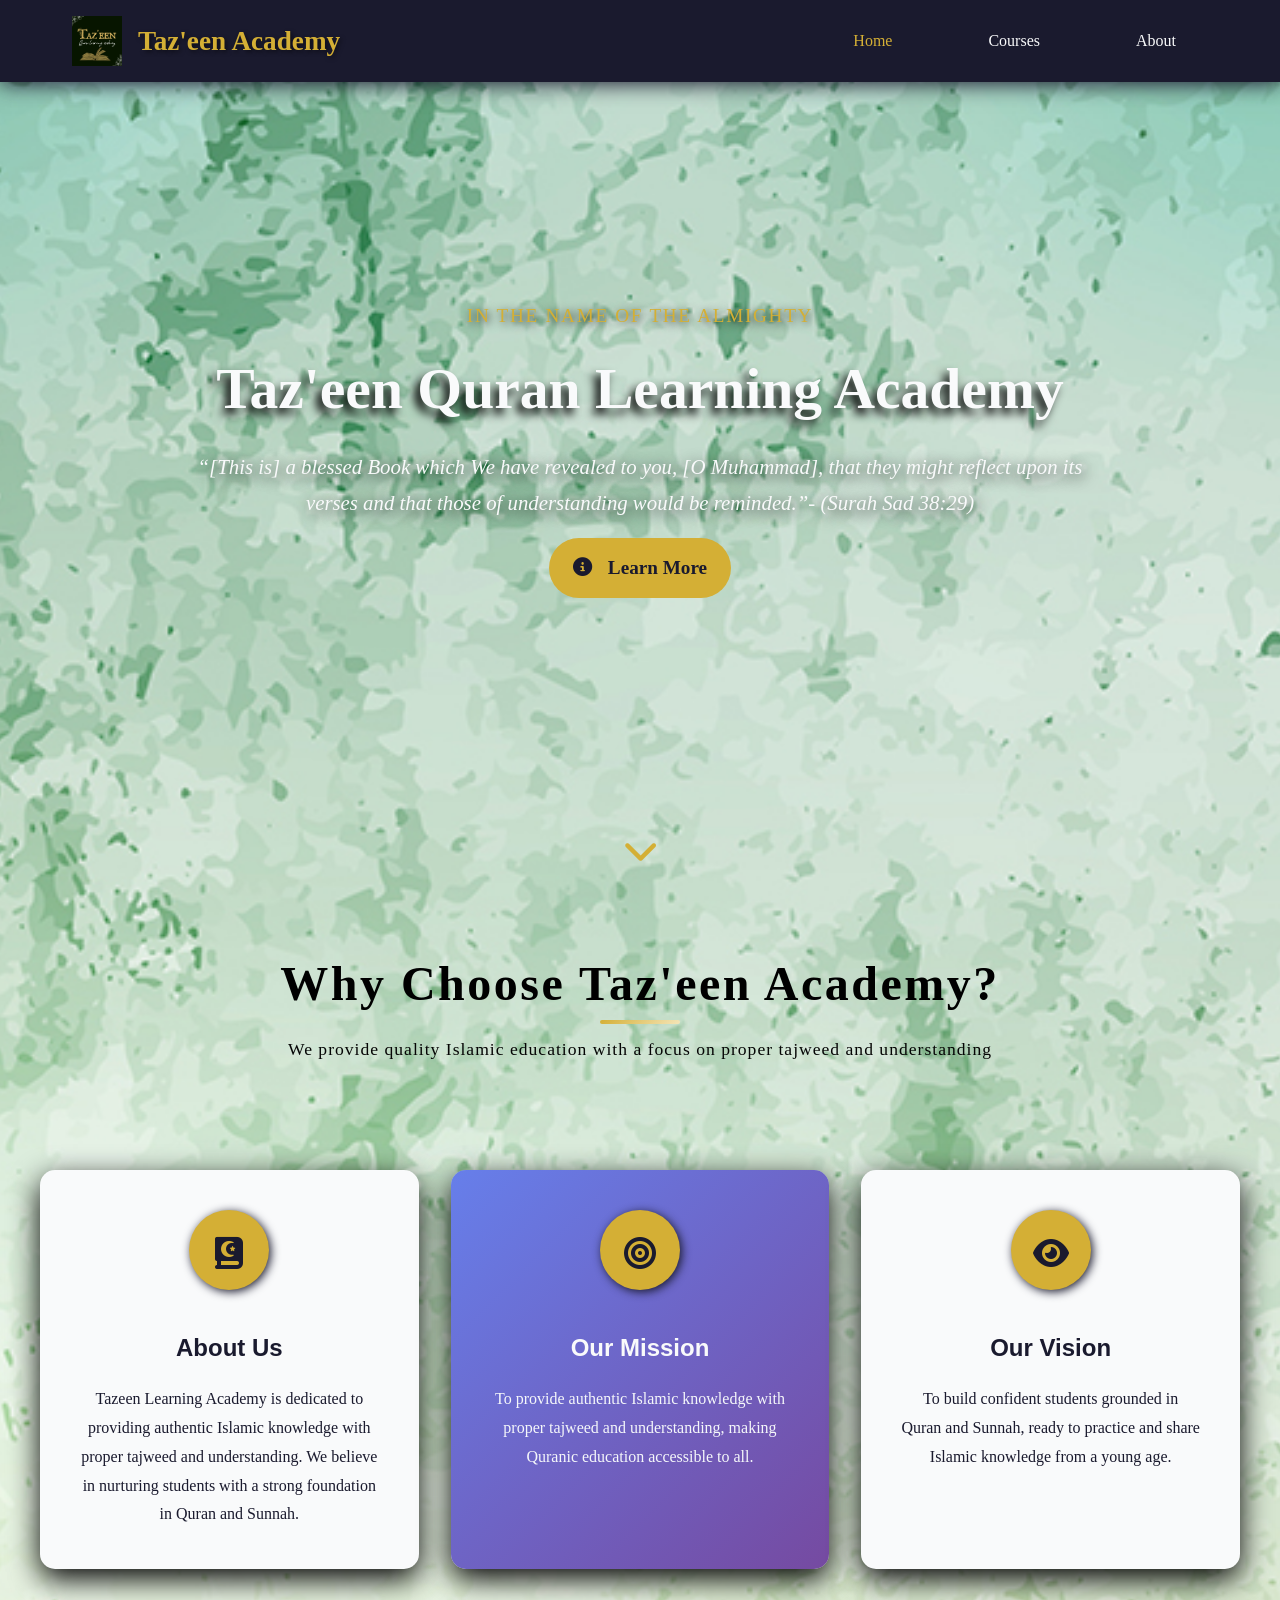
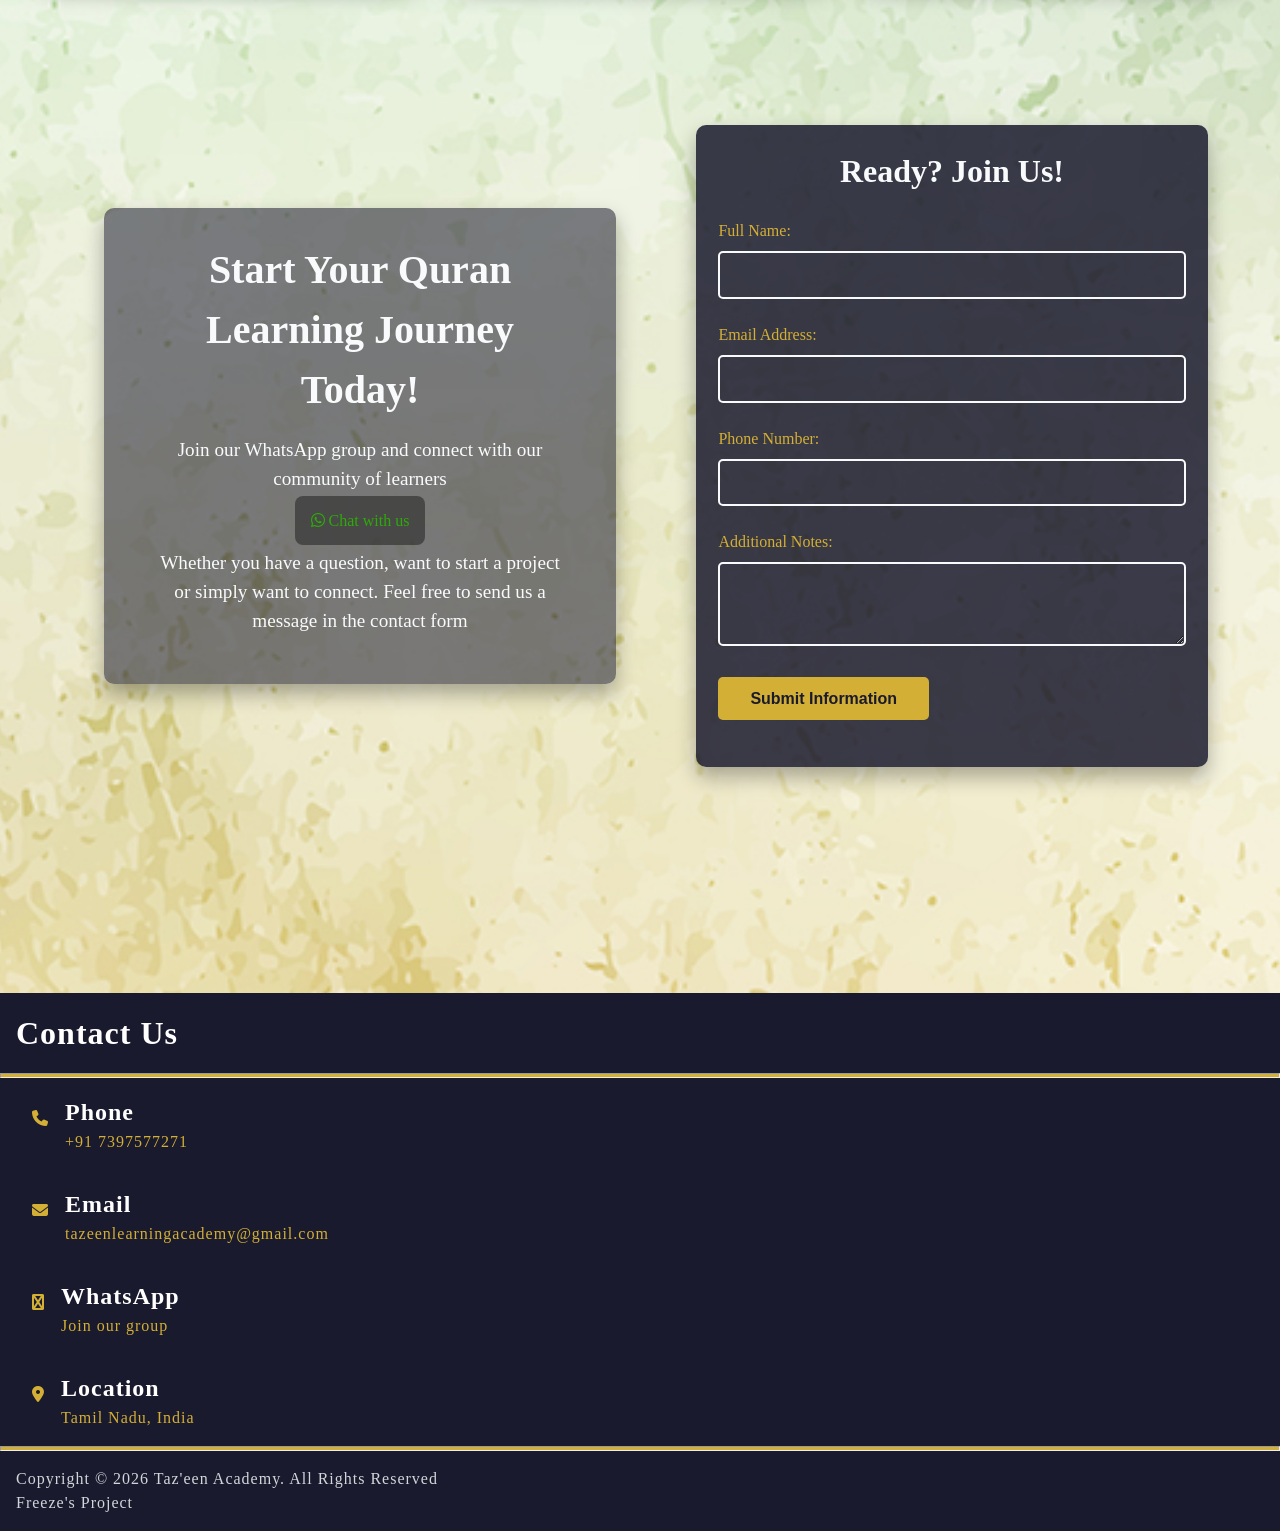
==== commit 83921cf5: "Update index.html" ====
--- a/Website - Azmath/index.html
+++ b/Website - Azmath/index.html
@@ -84,7 +84,7 @@
         <div class="info-container">
             <div class="info-sect-left">
                 <div class="info-sect-left-inner">
-                    <h2>Start Your Quran Learning Journey<br><bold style="font-family: Verdana, Geneva, Tahoma, sans-serif;">Today!</bold></h2>
+                    <h2>Start Your Quran Learning Journey<br>Today!</h2>
                     <p>Join our WhatsApp group and connect with our community of learners</p>
                     <a href="https://chat.whatsapp.com/HUBTLFQeHXgHSsPPUYZzx8" target="_blank" class="btn-whatsapp">
                         <i class="fab fa-whatsapp"></i> Chat with us
@@ -102,40 +102,18 @@
                             <!-- Text Input -->
                             <div class="form-group">
                                 <label for="fullname">Full Name:</label>
-                                <input type="text" id="fullname" name="fullname" required placeholder="John Doe">
+                                <input type="text" id="fullname" name="fullname" required>
                             </div>
-
                             <!-- Email Input -->
                             <div class="form-group">
                                 <label for="email">Email Address:</label>
-                                <input type="email" id="email" name="email" required placeholder="john@example.com">
+                                <input type="email" id="email" name="email" required>
                             </div>
-
                             <!-- Tel Input -->
                             <div class="form-group">
                                 <label for="phone">Phone Number:</label>
-                                <input type="tel" id="phone" name="phone" pattern="[0-9]{10}" placeholder="1234567890">
+                                <input type="tel" id="phone" name="phone" pattern="[0-9]{10}" required>
                             </div>
-
-                            <!-- Dropdown Select -->
-                            <div class="form-group">
-                                <label for="country">Country:</label>
-                                <select id="country" name="country">
-                                    <option value="usa">USA</option>
-                                    <option value="india">INDIA</option>
-                                    <option value="uk">UK</option>
-                                </select>
-                            </div>
-
-                            <!-- Radio Buttons --> 
-                            <!-- <div class="form-group">
-                                <label>Gender:</label>
-                                <input type="radio" id="male" name="gender" value="male">
-                                <label for="male" style="display:inline; font-weight:normal;">Male</label>
-                                <input type="radio" id="female" name="gender" value="female">
-                                <label for="female" style="display:inline; font-weight:normal;">Female</label>
-                            </div> -->
-
                             <!-- Textarea -->
                             <div class="form-group">
                                 <label for="notes">Additional Notes:</label>
@@ -143,7 +121,9 @@
                             </div>
                             <!-- Submit Button -->
                             <div class="form-group">
-                                <input type="submit" value="Submit Information">
+                                <button type="submit" class="submit-btn">
+                                    Submit Information
+                                </button>
                             </div>
                         </form>
                     </section>
@@ -152,10 +132,11 @@
         </div>
     </div>
 <!--Footer-->
-    <footer id="footer">
+    <footer class="footer">
         <div class="footer-content">
             <div class="footer-section">
                 <h1>Contact Us</h1>
+                <hr>
             </div>
             <div class="footer-section">
                 <div class="footer-item">
@@ -186,6 +167,10 @@
                         <p>Tamil Nadu, India</p>
                     </div>
                 </div>
+                <hr>
+                <div class="footer-bottom">
+                    Copyright &copy; 2026 Taz'een Academy. All Rights Reserved <br> Freeze's Project
+                </div>
             </div>
         </div>
     </footer>
--- a/Website - Azmath/styles.css
+++ b/Website - Azmath/styles.css
@@ -1,461 +1,620 @@
-*{
-    margin: 0;
-    padding: 0;
-    box-sizing: border-box;
-}
-body{
-    color: hsl(210, 10%, 84%);
-    overflow-x: hidden;
-    line-height: 1.5;
-    z-index: 0;
-    background: url(Image/bgimg1.jpg);
-    background-position: center;
-    background-repeat: no-repeat;
-    background-size: cover;
-}
-
-/* Color Variables */
-:root {
-    --primary-color: #25D366;
-    --secondary-color: #128c7e;
-    --accent-color: #075E54;
-    --dark-color: #1a1a2e;
-    --light-color: #f8f9fa;
-    --gold-color: #d4af37;
-    --gradient-primary: linear-gradient(135deg, #667eea 0%, #764ba2 100%);
-    --gradient-gold: linear-gradient(135deg, #d4af37 0%, #f4e5b6 100%);
-}
-
-/*Navigation*/
-
-.navbar{
-    position: fixed;
-    top: 0;
-    right: 0;
-    left: 0;
-    background: hsl(240, 28%, 14%);
-    backdrop-filter: blur(10px);
-    z-index: 1000;
-    box-shadow: 0 2px 20px var(--dark-color);
-}
-.nav-container{
-    max-width: 1200px;
-    margin: auto;
-    padding: 1rem 2rem;
-    display: flex;
-    align-items: center;
-    justify-content: space-between;
-}
-.logo{
-    display: flex;
-    justify-content: center;
-    align-items: center;
-    gap: 1rem;
-}
-.logo-icon{
-    height: 50px;
-    width: auto;
-}
-.logo-text{
-    font-size: 1.7rem;
-    font-weight: bold;
-    color: var(--gold-color);
-    text-shadow: 2px 2px 4px rgba(0, 0, 0, 0.5);
-}
-a{
-    text-decoration: none;
-    color: var(--light-color);
-}
-ul{
-    list-style: none;
-}
-.nav-menu{
-    display: flex;
-    gap: 2rem;
-}
-.nav-menu li a{
-    border-radius: 5px;
-    transition: all 0.3s ease;
-    padding: 0.7rem 2rem;
-    position: relative;
-}
-.nav-menu li a::after{
-    content: '';
-    position: absolute;
-    bottom: 0;
-    left: 50%;
-    transform: translate(-50%);
-    height: 2px;
-    width: 0;
-    background: var(--gold-color);
-    transition: width 0.3s ease;
-}
-.nav-menu li a:hover::after
-{
-    width: 80%;
-}
-.nav-menu li a:hover,
-.nav-menu li a.active{
-    color: var(--gold-color);
-}
-.hamburger {
-    display: none;
-    flex-direction: column;
-    cursor: pointer;
-    gap: 4px;
-}
-
-.hamburger span {
-    width: 25px;
-    height: 3px;
-    background: var(--gold-color);
-    border-radius: 2px;
-    transition: all 0.3s ease;
-}
-
-/*Heading Section*/
-
-.hd{
-    position: relative;
-    height: 100vh;
-    color: var(--dark-color);
-    display: flex;
-    align-items: center;
-    justify-content: center;
-    text-align: center;
-    padding: 0.2rem;
-    top: 0;
-    left: 0;
-    right: 0;
-    bottom: 10;
-    background: url(Image/bgimg5.jpg);
-    background-position: center;
-    background-repeat: no-repeat;
-    background-size: cover;
-    z-index: 1;
-}
-.hd-content{
-    position: relative;
-    z-index: 2;
-    max-width: 900px;
-    animation: fadeInUp 1s ease;
-}
-@keyframes fadeInUp {
-    from {
-        opacity: 0;
-        transform: translateY(50px);
-    }
-
-    to {
-        opacity: 1;
-        transform: translateY(0px);
-    }
-}
-.hd-start{
-    color: var(--gold-color);
-    font-size: 1.2rem;
-    margin-bottom: 1rem;
-    letter-spacing: 1.7px;
-    text-shadow: 2px 2px 10px black;
-    text-transform: uppercase;
-}
-.hd-title{
-    font-family: 'Times New Roman', Times, serif;
-    font-size: 3.6rem;
-    margin-bottom: 1rem;
-    color: var(--light-color);
-    text-shadow: -5px 6px 10px black;
-}
-.hd-verse{
-    color: var(--light-color);
-    font-size: 1.3rem;
-    margin-bottom: 1rem;
-    line-height: 1.75;
-    font-style: italic;
-    text-shadow: 2px 3px 15px black;
-}
-.hd-buttons{
-    display: flex;
-    gap: 2rem;
-    justify-content: center;
-    flex-wrap: wrap;
-}
-.btn-primary{
-    background-color: var(--gold-color);
-    color: var(--dark-color);
-    font-size: 1.2rem;
-    padding: 1rem 1.5rem;
-    border-radius: 50px;
-    font-weight: bold;
-    display: flex;
-    align-items: center;
-    gap: 1rem;
-    transition: all 0.4s ease;
-    box-shadow: 0 4px 15px var(--gradient-primary);
-}
-.btn-primary:hover{
-    transform: translateY(-2.5px);
-    box-shadow: 0 4px 15px hsl(51, 79%, 29%);
-}
-.scroll-down i{
-    color: var(--gold-color);
-    font-size: 2.2rem;
-}
-.scroll-down{
-    position: absolute;
-    bottom: 30px;
-    left: 50%;
-    transform: translateX(-50%);
-    z-index: 2;
-    animation: bounce 2s infinite;
-}
-@keyframes bounce {
-    0%,
-    20%,
-    50%,
-    80%,
-    100% {
-        transform: translateX(-50%) translateY(0);
-    }
-
-    40% {
-        transform: translateX(-50%) translateY(-10px);
-    }
-
-    60% {
-        transform: translateX(-50%) translateY(-5px);
-    }
-}
-
-/*Main Content*/
-
-.mcon{
-    padding: 3em 2em;
-}
-.mcon-head{
-    text-align: center;
-    margin-bottom: 2rem;
-}
-.mcon-head h2{
-    font-size: 3rem;
-    font-style: bold;
-    color: black;
-    margin-bottom: 1rem;
-    display: inline-block;
-    letter-spacing: 2.5px;
-}
-.mcon-head h2::after{
-    content: '';
-    position: absolute;
-    height: 4px;
-    bottom: -124px;
-    left: 50%;
-    transform: translateX(-50%);
-    width: 80px;
-    background: var(--gradient-gold);
-    border-radius: 2px;
-}
-.mcon-head p{
-    color: hsl(0, 0%, 2%);
-    font-size: 1.1rem;
-    letter-spacing: 1px;
-}
-.mcon-grid{
-    color: var(--dark-color);
-    display: grid;
-    grid-template-columns: repeat(auto-fit, minmax(300px, 1fr));
-    max-width: 1200px;
-    margin: 0 auto;
-    gap: 2rem;
-}
-.mcon-card{
-    padding: 2.5rem;
-    margin-top: 20%;
-    margin-bottom: 20%;
-    border-radius: 15px;
-    box-shadow: 0 10px 30px black;
-    text-align: center;
-    transition: all 0.3s ease;
-    position: relative;
-    overflow: hidden;
-    background: var(--light-color);
-}
-.mcon-icon{
-    padding: 20px;
-    margin: 0 auto 2.5rem;
-    font-size: 2rem;
-    display: inline-block;
-    background-color: var(--gold-color);
-    border-radius: 50%;
-    box-shadow: 2px 2px 10px;
-    height: 80px;
-    width: 80px;
-    justify-content: center;
-    color: #1a1a2e;
-}
-.mcon-card.featured{
-    background: var(--gradient-primary);
-    color: #f5f7fa;
-}
-.mcon-card h3{
-    font-size: 1.5rem;
-    margin-bottom: 1.2rem;
-    color: var(--dark-color);
-    font-family: 'Franklin Gothic Medium', 'Arial Narrow', Arial, sans-serif;
-}
-.mcon-card.featured h3{
-    color: #f8f9fa;
-}
-.mcon-card.featured p,
-.mcon-card p{
-    line-height: 1.8;
-    font-family: Cambria, Cochin, Georgia, Times, 'Times New Roman', serif;
-}
-.mcon-card::before{
-    content: '';
-    position: absolute;
-    top: 0;
-    left: 0;
-    right: 0;
-    transform: scaleX(0);
-    background: var(--gold-color);
-    height: 4px;
-    transition: transform 0.3s ease;
-}
-.mcon-card:hover::before{
-    transform: scaleX(1);
-}
-.mcon-card.featured:hover,
-.mcon-card:hover{
-    transform: translateY(-10px);
-}
-.info-section{
-    background: url(Image/bgimg1.jpg) fixed;
-    border-radius: 5px;
-    box-shadow: 0 14px 28px rgba(0,0,0,0.25), 0 10px 10px rgba(0,0,0,0.22);
-}
-.info-container{
-    display: flex;
-    align-items: center;
-    align-content: center;
-    justify-content: space-around;
-    padding-block: 5rem;
-    height: 100vh;
-}
-.info-section h2{
-    font-size: 2em;
-    text-align: center;
-    color: black;
-}
-.info-sect-left{
-    height:500px;
-    width: 40%;
-}
-.info-sect-left-inner{
-    height: 100%;
-    text-align:center;
-    line-height:2;
-    background-color: hsl(189, 57%, 40%);
-    box-shadow: 2px 4px 10px black;
-}
-.info-sect-right{
-    height:500px;
-    width: 50%;
-}
-.info-sect-right-inner{
-    height:100%;
-    text-align:center;
-    background-color: hsl(173, 86%, 30%);
-    box-shadow: 2px 4px 10px black;
-}
-.form-group{
-    line-height: 2.5;
-    font-size: 1.6rem;
-}
-.footer-section{
-    background-color: var(--dark-color);
-    color: var(--gold-color);
-}
-
-/* Responsive Design */
-@media screen and (max-width: 915px) {
-    .nav-menu {
-        position: fixed;
-        top: 80px;
-        left: -100%;
-        width: 100%;
-        background: rgba(26, 26, 46, 0.98);
-        flex-direction: column;
-        padding: 2rem;
-        gap: 1rem;
-        transition: left 0.3s ease;
-    }
-
-    .nav-menu.active {
-        left: 0;
-    }
-
-    .hamburger {
-        display: flex;
-    }
-
-    .hamburger.active span:nth-child(1) {
-        transform: rotate(45deg) translate(5px, 5px);
-    }
-
-    .hamburger.active span:nth-child(2) {
-        opacity: 0;
-    }
-
-    .hamburger.active span:nth-child(3) {
-        transform: rotate(-45deg) translate(7px, -6px);
-    }
-
-    .btn-primary {
-        display: none;
-    }
-
-    .hd-title {
-        font-size: 2.5rem;
-    }
-
-    .features-grid {
-        grid-template-columns: 1fr;
-    }
-
-    .section-header h2 {
-        font-size: 2rem;
-    }
-}
-
-@media screen and (max-width: 412px) {
-    .nav-container {
-        padding: 1rem;
-    }
-
-    .logo-text {
-        font-size: 1.2rem;
-    }
-
-    .logo-icon {
-        height: 40px;
-    }
-
-    .hd-title {
-        font-size: 2rem;
-    }
-
-    .btn-large {
-        width: 100%;
-        max-width: 300px;
-        justify-content: center;
-    }
-
-    .mcon-card {
-        padding: 1.5rem;
-    }
-
-    .cta-content h2 {
-        font-size: 1.8rem;
-    }
-}
+*{
+    margin: 0;
+    padding: 0;
+    box-sizing: border-box;
+}
+body{
+    color: hsl(210, 10%, 84%);
+    overflow-x: hidden;
+    line-height: 1.5;
+    z-index: 0;
+    background: url(Image/bgimg1.jpg);
+    background-position: center;
+    background-repeat: no-repeat;
+    background-size: cover;
+}
+
+/* Color Variables */
+:root {
+    --primary-color: hsl(142, 70%, 49%);
+    --secondary-color: hsl(173, 77%, 31%);
+    --accent-color: hsl(173, 86%, 20%);
+    --dark-color: hsl(240, 28%, 14%);
+    --light-color: hsl(210, 17%, 98%);
+    --gold-color: hsl(46, 65%, 52%);
+    --gradient-primary: linear-gradient(135deg, hsl(229, 76%, 66%) 0%, hsl(270, 37%, 46%) 100%);
+    --gradient-gold: linear-gradient(135deg, hsl(46, 65%, 52%) 0%, hsl(45, 74%, 84%) 100%);
+}
+
+/*Navigation*/
+
+.navbar{
+    position: fixed;
+    top: 0;
+    right: 0;
+    left: 0;
+    background: hsl(240, 28%, 14%);
+    backdrop-filter: blur(10px);
+    z-index: 1000;
+    box-shadow: 0 2px 20px var(--dark-color);
+}
+.nav-container{
+    max-width: 1200px;
+    margin: auto;
+    padding: 1rem 2rem;
+    display: flex;
+    align-items: center;
+    justify-content: space-between;
+}
+.logo{
+    display: flex;
+    justify-content: center;
+    align-items: center;
+    gap: 1rem;
+}
+.logo-icon{
+    height: 50px;
+    width: auto;
+}
+.logo-text{
+    font-size: 1.7rem;
+    font-weight: bold;
+    color: var(--gold-color);
+    text-shadow: 2px 2px 4px hsla(0, 0%, 0%, 0.5);
+}
+a{
+    text-decoration: none;
+    color: var(--light-color);
+}
+ul{
+    list-style: none;
+}
+.nav-menu{
+    display: flex;
+    gap: 2rem;
+}
+.nav-menu li a{
+    border-radius: 5px;
+    transition: all 0.3s ease;
+    padding: 0.7rem 2rem;
+    position: relative;
+}
+.nav-menu li a::after{
+    content: '';
+    position: absolute;
+    bottom: 0;
+    left: 50%;
+    transform: translate(-50%);
+    height: 2px;
+    width: 0;
+    background: var(--gold-color);
+    transition: width 0.3s ease;
+}
+.nav-menu li a:hover::after
+{
+    width: 80%;
+}
+.nav-menu li a:hover,
+.nav-menu li a.active{
+    color: var(--gold-color);
+}
+.hamburger {
+    display: none;
+    flex-direction: column;
+    cursor: pointer;
+    gap: 4px;
+}
+
+.hamburger span {
+    width: 25px;
+    height: 3px;
+    background: var(--gold-color);
+    border-radius: 2px;
+    transition: all 0.3s ease;
+}
+
+/*Heading Section*/
+
+.hd{
+    position: relative;
+    height: 100vh;
+    color: var(--dark-color);
+    display: flex;
+    align-items: center;
+    justify-content: center;
+    text-align: center;
+    padding: 0.2rem;
+    top: 0;
+    left: 0;
+    right: 0;
+    bottom: 10;
+    background: url(Image/bgimg5.jpg);
+    background-position: center;
+    background-repeat: no-repeat;
+    background-size: cover;
+    z-index: 1;
+}
+.hd-content{
+    position: relative;
+    z-index: 2;
+    max-width: 900px;
+    animation: fadeInUp 1s ease;
+}
+@keyframes fadeInUp {
+    from {
+        opacity: 0;
+        transform: translateY(50px);
+    }
+
+    to {
+        opacity: 1;
+        transform: translateY(0px);
+    }
+}
+.hd-start{
+    color: var(--gold-color);
+    font-size: 1.2rem;
+    margin-bottom: 1rem;
+    letter-spacing: 1.7px;
+    text-shadow: 2px 2px 10px hsl(0, 0%, 0%);
+    text-transform: uppercase;
+}
+.hd-title{
+    font-family: 'Times New Roman', Times, serif;
+    font-size: 3.6rem;
+    margin-bottom: 1rem;
+    color: var(--light-color);
+    text-shadow: -5px 6px 10px hsl(0, 0%, 0%);
+}
+.hd-verse{
+    color: var(--light-color);
+    font-size: 1.3rem;
+    margin-bottom: 1rem;
+    line-height: 1.75;
+    font-style: italic;
+    text-shadow: 2px 3px 15px hsl(0, 0%, 0%);
+}
+.hd-buttons{
+    display: flex;
+    gap: 2rem;
+    justify-content: center;
+    flex-wrap: wrap;
+}
+.btn-primary{
+    background-color: var(--gold-color);
+    color: var(--dark-color);
+    font-size: 1.2rem;
+    padding: 1rem 1.5rem;
+    border-radius: 50px;
+    font-weight: bold;
+    display: flex;
+    align-items: center;
+    gap: 1rem;
+    transition: all 0.4s ease;
+    box-shadow: 0 4px 15px var(--gradient-primary);
+}
+.btn-primary:hover{
+    transform: translateY(-2.5px);
+    box-shadow: 0 4px 15px hsl(51, 79%, 29%);
+}
+.scroll-down i{
+    color: var(--gold-color);
+    font-size: 2.2rem;
+}
+.scroll-down{
+    position: absolute;
+    bottom: 30px;
+    left: 50%;
+    transform: translateX(-50%);
+    z-index: 2;
+    animation: bounce 2s infinite;
+}
+@keyframes bounce {
+    0%,
+    20%,
+    50%,
+    80%,
+    100% {
+        transform: translateX(-50%) translateY(0);
+    }
+
+    40% {
+        transform: translateX(-50%) translateY(-10px);
+    }
+
+    60% {
+        transform: translateX(-50%) translateY(-5px);
+    }
+}
+
+/*Main Content*/
+
+.mcon{
+    padding: 3em 2em;
+}
+.mcon-head{
+    text-align: center;
+    margin-bottom: 2rem;
+}
+.mcon-head h2{
+    font-size: 3rem;
+    font-style: bold;
+    color: hsl(0, 0%, 0%);
+    margin-bottom: 1rem;
+    display: inline-block;
+    letter-spacing: 2.5px;
+}
+.mcon-head h2::after{
+    content: '';
+    position: absolute;
+    height: 4px;
+    bottom: -124px;
+    left: 50%;
+    transform: translateX(-50%);
+    width: 80px;
+    background: var(--gradient-gold);
+    border-radius: 2px;
+}
+.mcon-head p{
+    color: hsl(0, 0%, 2%);
+    font-size: 1.1rem;
+    letter-spacing: 1px;
+}
+.mcon-grid{
+    color: var(--dark-color);
+    display: grid;
+    grid-template-columns: repeat(auto-fit, minmax(300px, 1fr));
+    max-width: 1200px;
+    margin: 0 auto;
+    gap: 2rem;
+}
+.mcon-card{
+    padding: 2.5rem;
+    margin-top: 20%;
+    margin-bottom: 20%;
+    border-radius: 15px;
+    box-shadow: 0 10px 30px hsl(0, 0%, 0%);
+    text-align: center;
+    transition: all 0.3s ease;
+    position: relative;
+    overflow: hidden;
+    background: var(--light-color);
+}
+.mcon-icon{
+    padding: 20px;
+    margin: 0 auto 2.5rem;
+    font-size: 2rem;
+    display: inline-block;
+    background-color: var(--gold-color);
+    border-radius: 50%;
+    box-shadow: 2px 2px 10px;
+    height: 80px;
+    width: 80px;
+    justify-content: center;
+    color: hsl(240, 28%, 14%);
+}
+.mcon-card.featured{
+    background: var(--gradient-primary);
+    color: hsl(216, 33%, 97%);
+}
+.mcon-card h3{
+    font-size: 1.5rem;
+    margin-bottom: 1.2rem;
+    color: var(--dark-color);
+    font-family: 'Franklin Gothic Medium', 'Arial Narrow', Arial, sans-serif;
+}
+.mcon-card.featured h3{
+    color: hsl(210, 17%, 98%);
+}
+.mcon-card.featured p,
+.mcon-card p{
+    line-height: 1.8;
+    font-family: Cambria, Cochin, Georgia, Times, 'Times New Roman', serif;
+}
+.mcon-card::before{
+    content: '';
+    position: absolute;
+    top: 0;
+    left: 0;
+    right: 0;
+    transform: scaleX(0);
+    background: var(--gold-color);
+    height: 4px;
+    transition: transform 0.3s ease;
+}
+.mcon-card:hover::before{
+    transform: scaleX(1);
+}
+.mcon-card.featured:hover,
+.mcon-card:hover{
+    transform: translateY(-10px);
+}
+
+/* CTA-Content */
+
+.info-section{
+    background: url(Image/bgimg5.jpg);
+    color: var(--light-color);
+    padding: 2rem 0;
+    height: 100vh;
+}
+.info-container{
+    display: flex;
+    margin: 0 auto;
+    padding: 0 2rem;
+    max-width: 1200px;
+    align-items: center;
+}
+.info-sect-left{
+    flex: 1;
+    margin: 2rem;
+    margin-right: 5rem;
+}
+.info-sect-left-inner{
+    background-color: color-mix(in srgb, var(--dark-color),transparent 45%);
+    padding: 2rem;
+    border-radius: 10px;
+    box-shadow: 0 10px 20px hsla(0, 0%, 0%, 0.3);
+    text-align: center;
+    transition: transform 0.3s ease;
+}
+.info-sect-left-inner:hover{
+    transform: translateY(-10px);
+}
+.info-sect-left h2{
+    font-size: 2.5rem;
+    margin-bottom: 1rem;
+}
+.info-sect-left p{
+    font-size: 1.2rem;
+    margin: 1rem;
+}
+.btn-whatsapp{
+    background-color: hsla(0, 0%, 0%, 0.40);
+    color: hsl(106, 90%, 35%);
+    border-style: linear;
+    padding: 1rem;
+    border-width: 1.2px;
+    border-radius: 8px;
+    cursor: pointer;
+    transition-duration: 0.5s;
+}
+.btn-whatsapp:hover {
+    background-color: hsl(106, 90%, 35%);
+    color: white;
+    box-shadow: 1px 1px 10px hsl(0, 63%, 60%);
+    transition-duration: 0.5s;
+}
+.btn-whatsapp:active {
+    opacity: 0.4;
+}
+.info-sect-right{
+    flex: 1;
+}
+.info-sect-right-inner{
+    background-color: color-mix(in srgb, var(--dark-color),transparent 15%);
+    padding: 1.4rem;
+    border-radius: 10px;
+    box-shadow: 0 10px 20px hsla(0, 0%, 0%, 0.3);
+    text-align: center;
+    transition: transform 0.3s ease;
+}
+.info-sect-right-inner:hover{
+    transform: translateY(-10px);
+}
+.info-sect-right h2{
+    font-size: 2rem;
+    margin-bottom: 1.5rem;
+}
+.form-group {
+    margin-bottom: 1.5rem;
+    text-align: left;
+}
+.form-group label{
+    display: block;
+    font-size: 1rem;
+    margin-bottom: 0.5rem;
+    color: var(--gold-color);
+}
+.form-group input,
+.form-group select,
+.form-group textarea{
+    width: 100%;
+    padding: 0.8rem;
+    font-size: 1rem;
+    border: 2px solid var(--light-color);
+    border-radius: 5px;
+    background: transparent;
+    color: var(--light-color);
+    transition: border-color 0.3s ease;
+}
+.form-group input:focus,
+.form-group select:focus,
+.form-group textarea:focus{
+    border-color: var(--gold-color);
+    outline: none;
+}
+.submit-btn{
+    display: inline-block;
+    padding: 0.8rem 2rem;
+    font-size: 1rem;
+    font-weight: bold;
+    color: var(--dark-color);
+    background: var(--gold-color);
+    border: none;
+    border-radius: 5px;
+    cursor: pointer;
+    transition: all 0.3s ease;
+}
+.submit-btn:hover{
+    background: var(--light-color);
+    color: var(--dark-color);
+    box-shadow: 0 5px 15px rgba(0, 0, 0, 0.3);
+    cursor: pointer;
+}
+
+/* Footer-Content */
+.footer-section{
+    background-color: var(--dark-color);
+}
+.footer-section h1{
+    font-size: 2rem;
+    color: hsl(0, 0%, 100%);
+    letter-spacing: 1px;
+    padding: 1rem;
+}
+.footer hr{
+    background-color: var(--gold-color);
+    height: 5px;
+}
+.footer-item ,.footer-item a,.footer-item i{
+    color: var(--gold-color);
+    font-size: 1rem;
+    letter-spacing: 1px;
+}
+.footer-item i{
+    float: left;
+    padding: 1rem;
+}
+.footer-item{
+    padding: 1rem;
+}
+.footer-section h4{
+    font-size: 1.5rem;
+    color: hsl(0, 0%, 100%);
+    letter-spacing: 1px;
+}
+.footer-bottom{
+    padding: 1rem;
+    letter-spacing: 1px;
+}
+/* Responsive Design */
+
+@media screen and (max-width: 915px) {
+    .nav-menu {
+        position: fixed;
+        top: 80px;
+        left: -100%;
+        width: 100%;
+        background: rgba(26, 26, 46, 0.98);
+        flex-direction: column;
+        padding: 2rem;
+        gap: 1rem;
+        transition: left 0.4s ease;
+    }
+    .nav-menu.active {
+        left: 0;
+    }
+    .nav-menu li a:hover::after{
+        display: none;
+    }
+    .hamburger {
+        display: flex;
+    }
+    .hamburger.active span:nth-child(1) {
+        transform: rotate(40deg) translate(5px, 5px);
+    }
+    .hamburger.active span:nth-child(2) {
+        opacity: 0;
+    }
+    .hamburger.active span:nth-child(3) {
+        transform: rotate(-45deg) translate(7px, -6px);
+    }
+    .btn-primary {
+        display: none;
+    }
+    .hd-title{
+        margin-top: 3rem;
+        font-size: 2.2rem;
+        margin-bottom: 4rem;
+    }
+    .hd-start,
+    .hd-verse{
+        font-size: 1rem;
+    }
+    .hd-title,.mcon-head h2{
+        font-size: 2.2rem;
+    }
+    .mcon-head h2::after{
+        display: none;
+    }
+    .mcon-card,
+    .mcon-head{
+        margin: 2rem;
+        margin-top: 0rem;
+    }
+    .mcon-card::before{
+        transform: scaleX(1);
+    }
+    .mcon-grid {
+        grid-template-columns: 1fr;
+    }
+    .section-header h2 {
+        font-size: 2rem;
+    }
+    .info-section{
+        height: 180vh;
+    }
+    .info-container {
+        flex-direction: column;
+    }
+    .info-sect-left, .info-sect-right {
+        width: 100%;
+        margin: 2rem auto;
+    }
+    .info-sect-left-inner h2,
+    .info-sect-right-inner h2{
+        font-size: 2rem;
+    }
+    .info-sect-left-inner p,
+    .form-group label{
+        font-size: 1rem;
+    }
+    .footer-item p,
+    .footer-item a,
+    .footer-item h4{
+        font-size: 1rem;
+    }
+    .footer-section h1{
+        font-size: 1.5rem;
+    }
+    .footer hr{
+        width: auto;
+    }
+}
+
+@media screen and (max-width: 412px) {
+    .nav-container {
+        padding: 1rem;
+    }
+    .logo-text {
+        font-size: 1.2rem;
+    }
+    .logo-icon {
+        height: 40px;
+    }
+    .hd-title {
+        font-size: 2rem;
+    }
+    .btn-large {
+        width: 100%;
+        max-width: 300px;
+        justify-content: center;
+    }
+    .mcon-card {
+        padding: 1.5rem;
+    }
+    .info-section{
+        height: 180vh;
+    }
+    .info-sect-left-inner h2 {
+        font-size: 1.5rem;
+    }
+    .info-container {
+        flex-direction: column;
+    }
+    .info-sect-left, .info-sect-right {
+        width: 100%;
+        margin: 2rem;
+    }
+}
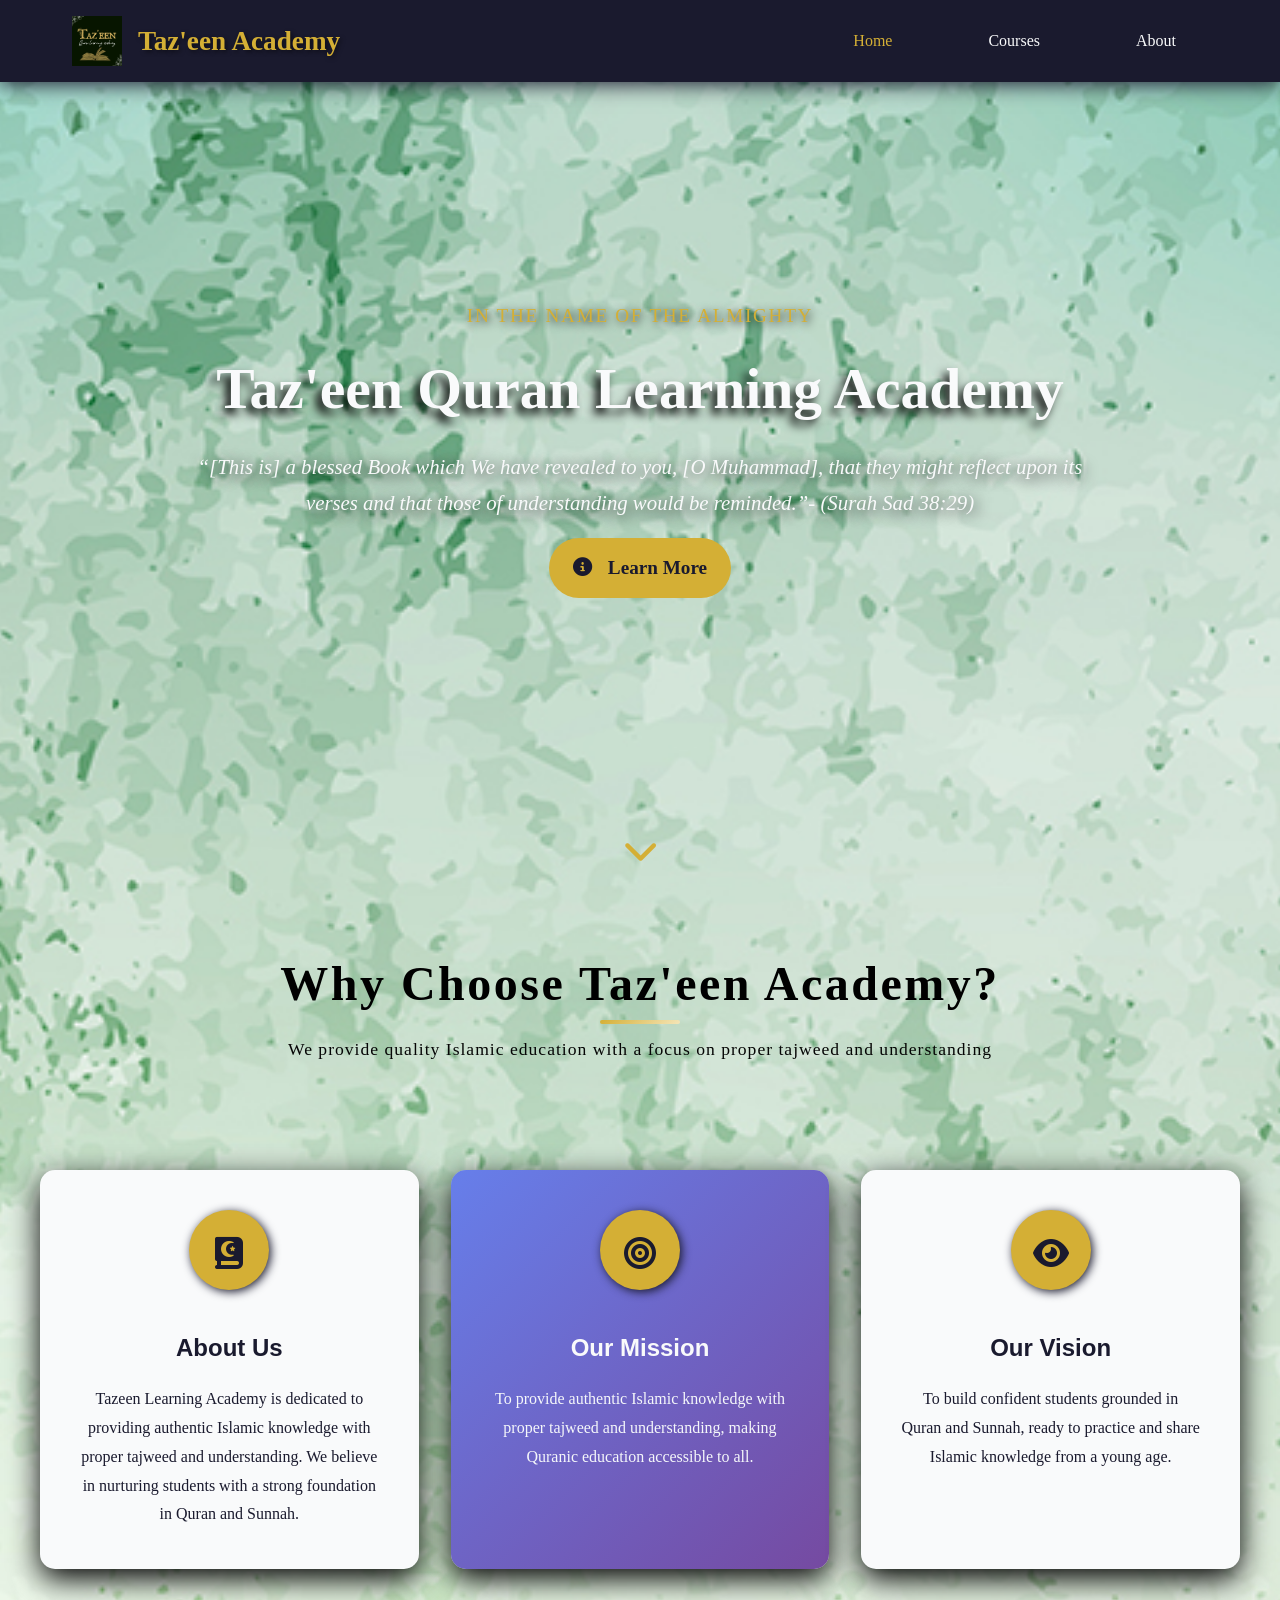
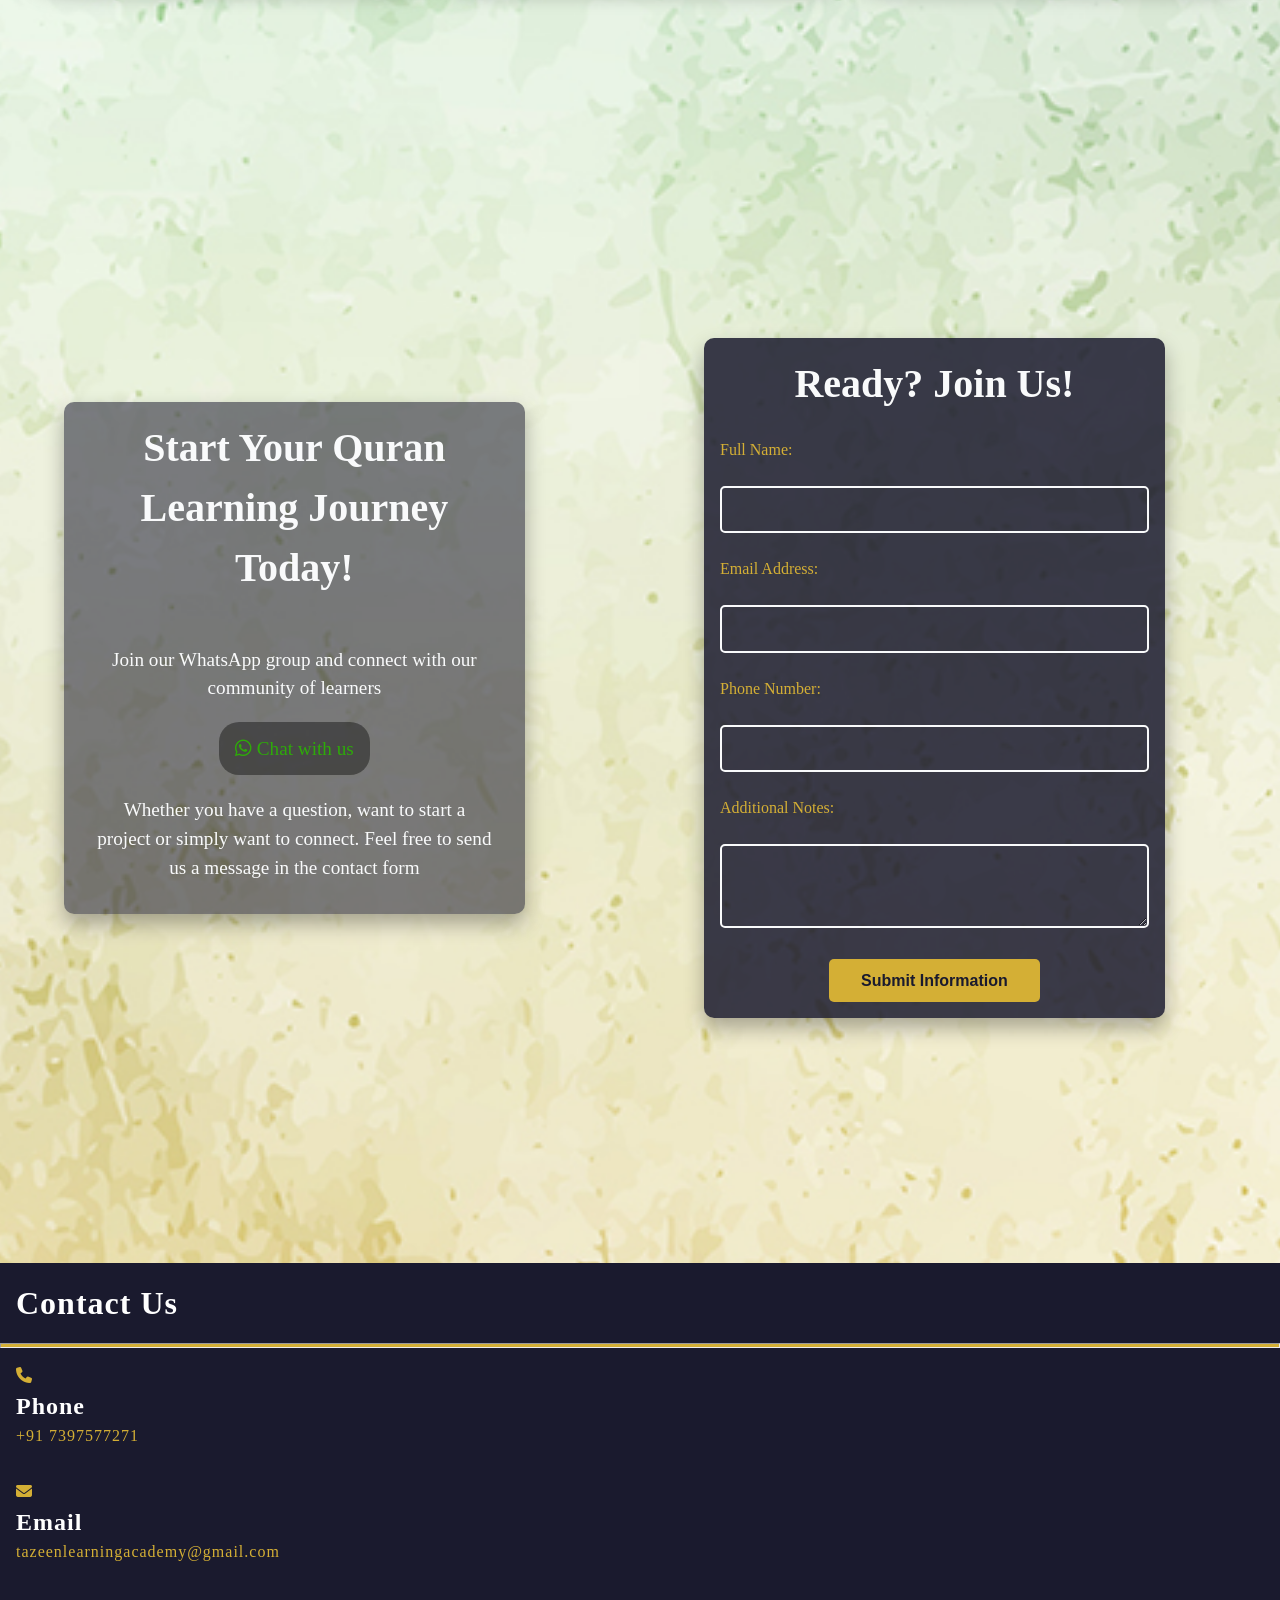
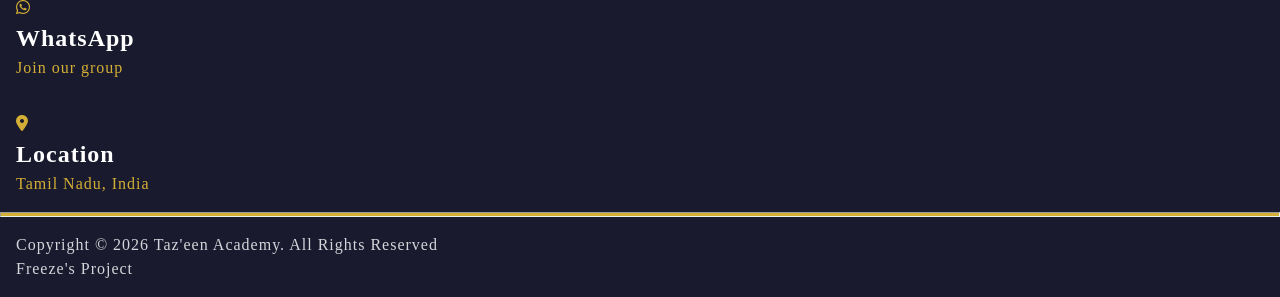
==== commit fd7e09ec: "Update index.html" ====
--- a/Website - Azmath/index.html
+++ b/Website - Azmath/index.html
@@ -154,7 +154,7 @@
                     </div>
                 </div>
                 <div class="footer-item">
-                    <i class="fas fa-whatsapp"></i>
+                    <i class="fab fa-whatsapp"></i>
                     <div>
                         <h4>WhatsApp</h4>
                         <a href="https://chat.whatsapp.com/HUBTLFQeHXgHSsPPUYZzx8" target="_blank">Join our group</a>
--- a/Website - Azmath/styles.css
+++ b/Website - Azmath/styles.css
@@ -15,6 +15,7 @@
 }
 
 /* Color Variables */
+
 :root {
     --primary-color: hsl(142, 70%, 49%);
     --secondary-color: hsl(173, 77%, 31%);
@@ -333,49 +334,48 @@
 /* CTA-Content */
 
 .info-section{
+    display: grid;
+    place-items: center;
     background: url(Image/bgimg5.jpg);
     color: var(--light-color);
-    padding: 2rem 0;
-    height: 100vh;
+    height: 130vh;
 }
 .info-container{
     display: flex;
-    margin: 0 auto;
-    padding: 0 2rem;
-    max-width: 1200px;
-    align-items: center;
+    margin: 0;
+    padding: 0;
 }
 .info-sect-left{
     flex: 1;
     margin: 2rem;
-    margin-right: 5rem;
+    padding: 2rem;
 }
 .info-sect-left-inner{
     background-color: color-mix(in srgb, var(--dark-color),transparent 45%);
-    padding: 2rem;
     border-radius: 10px;
     box-shadow: 0 10px 20px hsla(0, 0%, 0%, 0.3);
     text-align: center;
     transition: transform 0.3s ease;
+    width: 80%;
 }
 .info-sect-left-inner:hover{
     transform: translateY(-10px);
 }
 .info-sect-left h2{
     font-size: 2.5rem;
-    margin-bottom: 1rem;
+    padding: 1rem;
 }
 .info-sect-left p{
     font-size: 1.2rem;
-    margin: 1rem;
+    padding: 2rem;
 }
 .btn-whatsapp{
     background-color: hsla(0, 0%, 0%, 0.40);
     color: hsl(106, 90%, 35%);
     border-style: linear;
     padding: 1rem;
-    border-width: 1.2px;
-    border-radius: 8px;
+    font-size: 1.2rem;
+    border-radius: 20px;
     cursor: pointer;
     transition-duration: 0.5s;
 }
@@ -393,20 +393,21 @@
 }
 .info-sect-right-inner{
     background-color: color-mix(in srgb, var(--dark-color),transparent 15%);
-    padding: 1.4rem;
+    padding: 1rem;
     border-radius: 10px;
     box-shadow: 0 10px 20px hsla(0, 0%, 0%, 0.3);
     text-align: center;
     transition: transform 0.3s ease;
+    width: 80%;
 }
 .info-sect-right-inner:hover{
     transform: translateY(-10px);
 }
 .info-sect-right h2{
-    font-size: 2rem;
+    font-size: 2.5rem;
     margin-bottom: 1.5rem;
 }
-.form-group {
+.form-group :not(.submit-btn) {
     margin-bottom: 1.5rem;
     text-align: left;
 }
@@ -441,6 +442,7 @@
     font-weight: bold;
     color: var(--dark-color);
     background: var(--gold-color);
+    text-align: center;
     border: none;
     border-radius: 5px;
     cursor: pointer;
@@ -454,6 +456,7 @@
 }
 
 /* Footer-Content */
+
 .footer-section{
     background-color: var(--dark-color);
 }
@@ -466,15 +469,14 @@
 .footer hr{
     background-color: var(--gold-color);
     height: 5px;
-}
-.footer-item ,.footer-item a,.footer-item i{
+    width: 100%;
+}
+.footer-item ,
+.footer-item a,
+.footer-item i{
     color: var(--gold-color);
     font-size: 1rem;
     letter-spacing: 1px;
-}
-.footer-item i{
-    float: left;
-    padding: 1rem;
 }
 .footer-item{
     padding: 1rem;
@@ -488,6 +490,7 @@
     padding: 1rem;
     letter-spacing: 1px;
 }
+
 /* Responsive Design */
 
 @media screen and (max-width: 915px) {
@@ -525,49 +528,60 @@
     }
     .hd-title{
         margin-top: 3rem;
-        font-size: 2.2rem;
-        margin-bottom: 4rem;
+        margin-bottom: 2rem;
     }
     .hd-start,
     .hd-verse{
         font-size: 1rem;
     }
-    .hd-title,.mcon-head h2{
+    .mcon{
+        padding: 1rem;
+    }
+    .hd-title,
+    .mcon-head h2{
         font-size: 2.2rem;
     }
     .mcon-head h2::after{
-        display: none;
-    }
-    .mcon-card,
-    .mcon-head{
-        margin: 2rem;
-        margin-top: 0rem;
+        bottom: -80px;
+    }
+    .mcon-card{
+        margin: 0 auto;
+        padding: 4rem;
+        width: 90%;
     }
     .mcon-card::before{
         transform: scaleX(1);
     }
-    .mcon-grid {
+    .mcon-grid{
         grid-template-columns: 1fr;
     }
-    .section-header h2 {
+    .section-header h2{
         font-size: 2rem;
     }
-    .info-section{
-        height: 180vh;
+    .info-section {
+        height: auto;
+        padding: 2rem 0;
     }
     .info-container {
         flex-direction: column;
-    }
-    .info-sect-left, .info-sect-right {
+        align-items: center;
+    }
+    .info-sect-left,
+    .info-sect-right {
         width: 100%;
-        margin: 2rem auto;
+        padding: 0;
+    }
+    .info-sect-left-inner,
+    .info-sect-right-inner {
+        width: 90%;
+        margin: 0 auto;
     }
     .info-sect-left-inner h2,
-    .info-sect-right-inner h2{
+    .info-sect-right-inner h2 {
         font-size: 2rem;
     }
     .info-sect-left-inner p,
-    .form-group label{
+    .form-group label {
         font-size: 1rem;
     }
     .footer-item p,
@@ -576,19 +590,18 @@
         font-size: 1rem;
     }
     .footer-section h1{
-        font-size: 1.5rem;
-    }
-    .footer hr{
-        width: auto;
-    }
-}
-
-@media screen and (max-width: 412px) {
+        font-size: 2rem;
+    }
+}
+
+/* Responsive Design */
+
+@media screen and (max-width: 415px) {
     .nav-container {
         padding: 1rem;
     }
     .logo-text {
-        font-size: 1.2rem;
+        font-size: 1rem;
     }
     .logo-icon {
         height: 40px;
@@ -601,20 +614,15 @@
         max-width: 300px;
         justify-content: center;
     }
+    .mcon-head h2::after{
+        display: none;
+    }
     .mcon-card {
-        padding: 1.5rem;
-    }
-    .info-section{
-        height: 180vh;
-    }
-    .info-sect-left-inner h2 {
-        font-size: 1.5rem;
-    }
-    .info-container {
-        flex-direction: column;
-    }
-    .info-sect-left, .info-sect-right {
+        padding: 2rem;
+    }
+    .info-sect-left-inner,
+    .info-sect-right-inner {
         width: 100%;
-        margin: 2rem;
-    }
-}
+        padding: 1rem;
+    }
+}
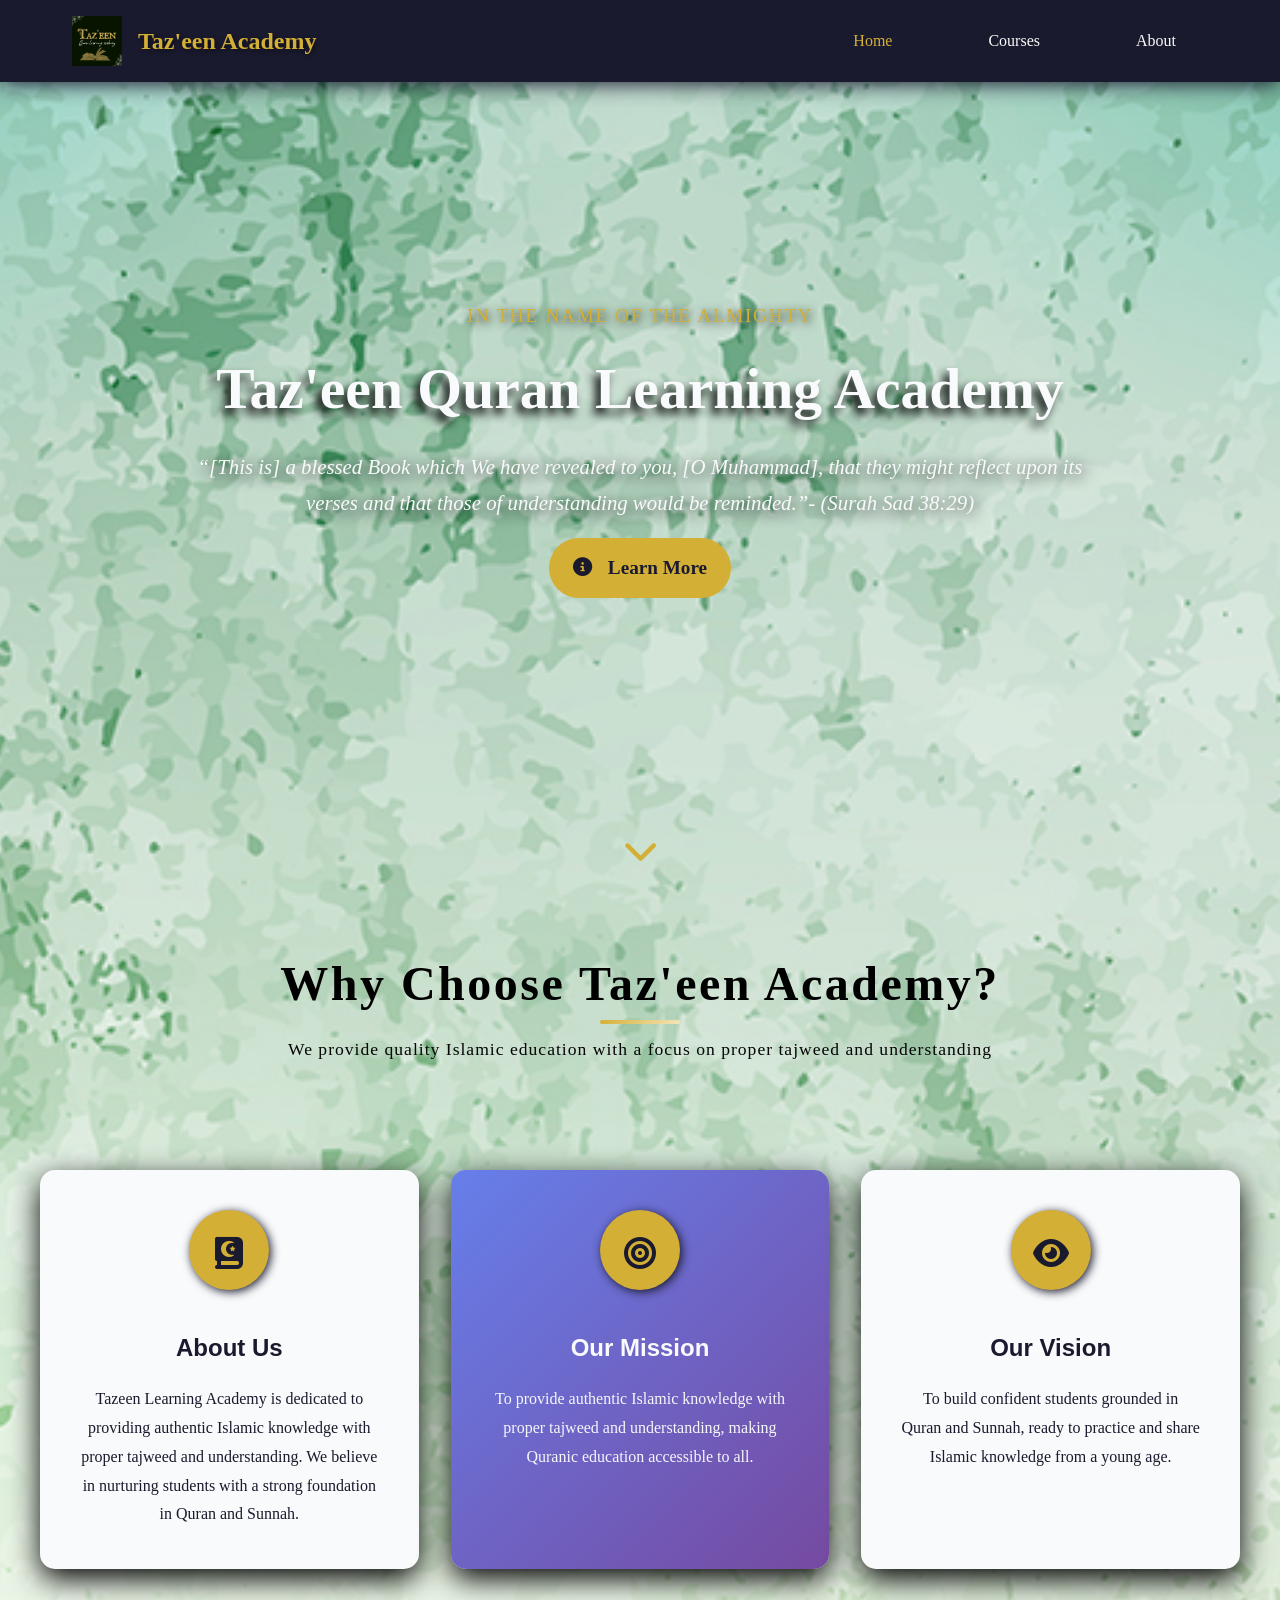
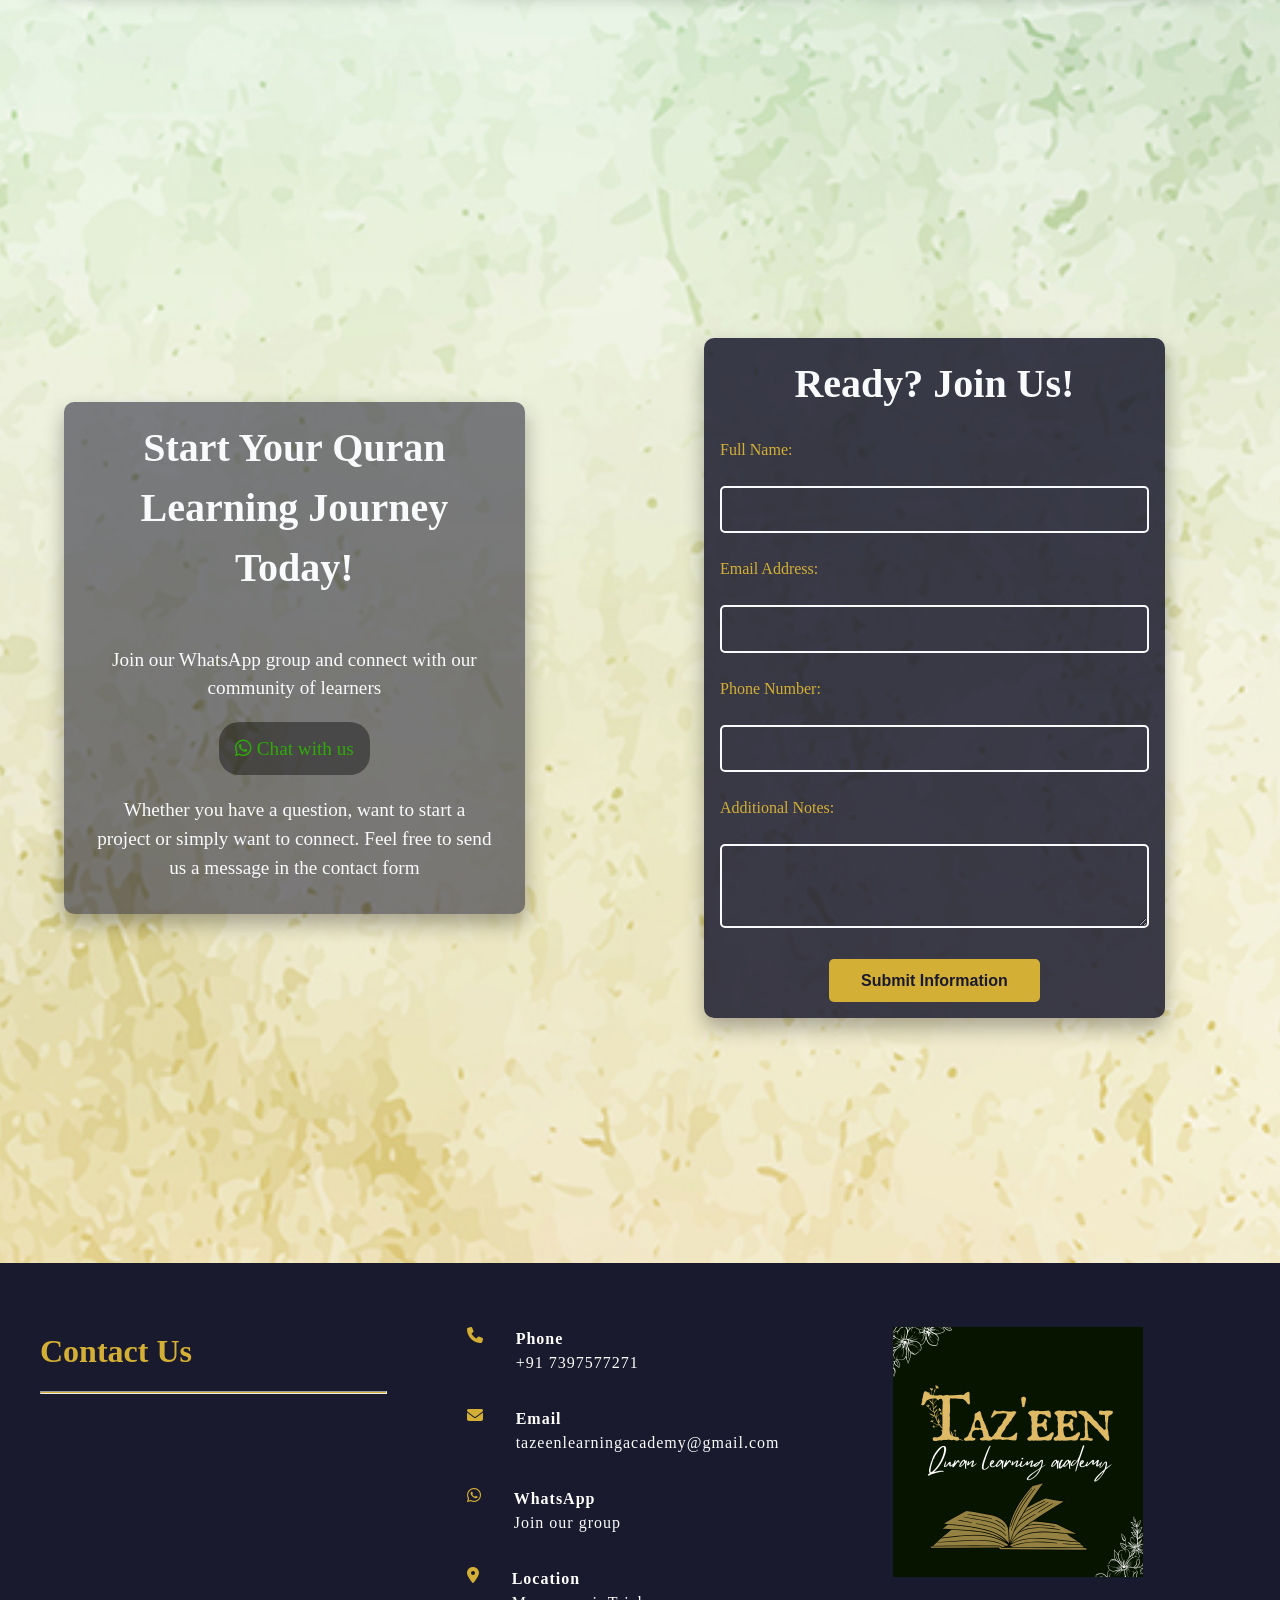
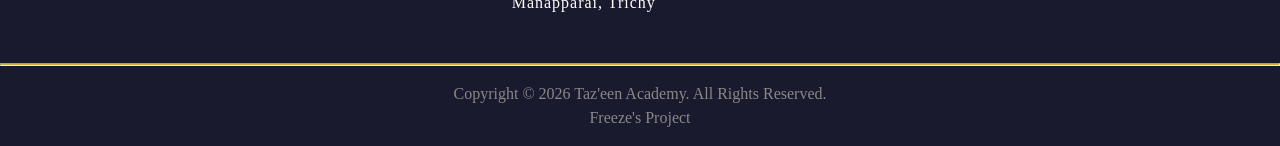
==== commit dcdcbc12: "Add files via upload" ====
--- a/Website - Azmath/index.html
+++ b/Website - Azmath/index.html
@@ -9,19 +9,21 @@
     <link rel="stylesheet" href="https://cdnjs.cloudflare.com/ajax/libs/font-awesome/6.4.0/css/all.min.css">
 </head>
 <body>
+
 <!--Navigation-->
+
     <nav class="navbar">
         <div class="nav-container">
             <div class="logo">
                 <img src="Image/Tazeen.png" alt="Taz'een Academy Logo" class="logo-icon">
-                <span class="logo-text">Taz'een Academy</span>
+                <span><a href="index.html" class="logo-text">Taz'een Academy</a></span>
             </div>
             <ul class="nav-menu">
                 <li><a href="index.html" class="active" >Home</a></li>
                 <li><a href="course.html">Courses</a></li>
                 <!-- <li><a href="donate.html">Donate</a></li> -->
                 <li><a href="about.html">About</a></li>
-                </ul>
+            </ul>
             <div class="hamburger">
                 <span></span>
                 <span></span>
@@ -29,6 +31,7 @@
             </div>
         </div>
     </nav>
+
 <!--Header Content-->
 
     <div class="hd">
@@ -46,7 +49,9 @@
             <i class="fas fa-chevron-down"></i>
         </div>
     </div>
+
 <!--Main Content-->
+
     <main class="mcon">
         <div class="mcon-head">
             <h2>Why Choose Taz'een Academy?</h2>
@@ -80,6 +85,7 @@
     </main>
 
 <!--CTA Section-->
+
     <div class="info-section">
         <div class="info-container">
             <div class="info-sect-left">
@@ -131,7 +137,9 @@
             </div>
         </div>
     </div>
+
 <!--Footer-->
+
     <footer class="footer">
         <div class="footer-content">
             <div class="footer-section">
@@ -164,14 +172,16 @@
                     <i class="fas fa-map-marker-alt"></i>
                     <div>
                         <h4>Location</h4>
-                        <p>Tamil Nadu, India</p>
-                    </div>
-                </div>
-                <hr>
-                <div class="footer-bottom">
-                    Copyright &copy; 2026 Taz'een Academy. All Rights Reserved <br> Freeze's Project
-                </div>
-            </div>
+                        <p>Manapparai, Trichy</p>
+                    </div>
+                </div>
+            </div>
+            <div class="footer-icon">
+                <img src="Image/Tazeen.png" alt="" class="logo-icon bottom">
+            </div>
+        </div>
+        <div class="footer-bottom">
+            <hr><p>Copyright &copy; 2026 Taz'een Academy. All Rights Reserved. <br> Freeze's Project</p>
         </div>
     </footer>
 
@@ -184,6 +194,7 @@
             navMenu.classList.toggle('active');
             hamburger.classList.toggle('active');
         });
+
 // Close menu when clicking a link
         document.querySelectorAll('.nav-menu li a').forEach(link => {
             link.addEventListener('click', () => {
--- a/Website - Azmath/styles.css
+++ b/Website - Azmath/styles.css
@@ -1,628 +1,649 @@
-*{
-    margin: 0;
-    padding: 0;
-    box-sizing: border-box;
-}
-body{
-    color: hsl(210, 10%, 84%);
-    overflow-x: hidden;
-    line-height: 1.5;
-    z-index: 0;
-    background: url(Image/bgimg1.jpg);
-    background-position: center;
-    background-repeat: no-repeat;
-    background-size: cover;
-}
-
-/* Color Variables */
-
-:root {
-    --primary-color: hsl(142, 70%, 49%);
-    --secondary-color: hsl(173, 77%, 31%);
-    --accent-color: hsl(173, 86%, 20%);
-    --dark-color: hsl(240, 28%, 14%);
-    --light-color: hsl(210, 17%, 98%);
-    --gold-color: hsl(46, 65%, 52%);
-    --gradient-primary: linear-gradient(135deg, hsl(229, 76%, 66%) 0%, hsl(270, 37%, 46%) 100%);
-    --gradient-gold: linear-gradient(135deg, hsl(46, 65%, 52%) 0%, hsl(45, 74%, 84%) 100%);
-}
-
-/*Navigation*/
-
-.navbar{
-    position: fixed;
-    top: 0;
-    right: 0;
-    left: 0;
-    background: hsl(240, 28%, 14%);
-    backdrop-filter: blur(10px);
-    z-index: 1000;
-    box-shadow: 0 2px 20px var(--dark-color);
-}
-.nav-container{
-    max-width: 1200px;
-    margin: auto;
-    padding: 1rem 2rem;
-    display: flex;
-    align-items: center;
-    justify-content: space-between;
-}
-.logo{
-    display: flex;
-    justify-content: center;
-    align-items: center;
-    gap: 1rem;
-}
-.logo-icon{
-    height: 50px;
-    width: auto;
-}
-.logo-text{
-    font-size: 1.7rem;
-    font-weight: bold;
-    color: var(--gold-color);
-    text-shadow: 2px 2px 4px hsla(0, 0%, 0%, 0.5);
-}
-a{
-    text-decoration: none;
-    color: var(--light-color);
-}
-ul{
-    list-style: none;
-}
-.nav-menu{
-    display: flex;
-    gap: 2rem;
-}
-.nav-menu li a{
-    border-radius: 5px;
-    transition: all 0.3s ease;
-    padding: 0.7rem 2rem;
-    position: relative;
-}
-.nav-menu li a::after{
-    content: '';
-    position: absolute;
-    bottom: 0;
-    left: 50%;
-    transform: translate(-50%);
-    height: 2px;
-    width: 0;
-    background: var(--gold-color);
-    transition: width 0.3s ease;
-}
-.nav-menu li a:hover::after
-{
-    width: 80%;
-}
-.nav-menu li a:hover,
-.nav-menu li a.active{
-    color: var(--gold-color);
-}
-.hamburger {
-    display: none;
-    flex-direction: column;
-    cursor: pointer;
-    gap: 4px;
-}
-
-.hamburger span {
-    width: 25px;
-    height: 3px;
-    background: var(--gold-color);
-    border-radius: 2px;
-    transition: all 0.3s ease;
-}
-
-/*Heading Section*/
-
-.hd{
-    position: relative;
-    height: 100vh;
-    color: var(--dark-color);
-    display: flex;
-    align-items: center;
-    justify-content: center;
-    text-align: center;
-    padding: 0.2rem;
-    top: 0;
-    left: 0;
-    right: 0;
-    bottom: 10;
-    background: url(Image/bgimg5.jpg);
-    background-position: center;
-    background-repeat: no-repeat;
-    background-size: cover;
-    z-index: 1;
-}
-.hd-content{
-    position: relative;
-    z-index: 2;
-    max-width: 900px;
-    animation: fadeInUp 1s ease;
-}
-@keyframes fadeInUp {
-    from {
-        opacity: 0;
-        transform: translateY(50px);
-    }
-
-    to {
-        opacity: 1;
-        transform: translateY(0px);
-    }
-}
-.hd-start{
-    color: var(--gold-color);
-    font-size: 1.2rem;
-    margin-bottom: 1rem;
-    letter-spacing: 1.7px;
-    text-shadow: 2px 2px 10px hsl(0, 0%, 0%);
-    text-transform: uppercase;
-}
-.hd-title{
-    font-family: 'Times New Roman', Times, serif;
-    font-size: 3.6rem;
-    margin-bottom: 1rem;
-    color: var(--light-color);
-    text-shadow: -5px 6px 10px hsl(0, 0%, 0%);
-}
-.hd-verse{
-    color: var(--light-color);
-    font-size: 1.3rem;
-    margin-bottom: 1rem;
-    line-height: 1.75;
-    font-style: italic;
-    text-shadow: 2px 3px 15px hsl(0, 0%, 0%);
-}
-.hd-buttons{
-    display: flex;
-    gap: 2rem;
-    justify-content: center;
-    flex-wrap: wrap;
-}
-.btn-primary{
-    background-color: var(--gold-color);
-    color: var(--dark-color);
-    font-size: 1.2rem;
-    padding: 1rem 1.5rem;
-    border-radius: 50px;
-    font-weight: bold;
-    display: flex;
-    align-items: center;
-    gap: 1rem;
-    transition: all 0.4s ease;
-    box-shadow: 0 4px 15px var(--gradient-primary);
-}
-.btn-primary:hover{
-    transform: translateY(-2.5px);
-    box-shadow: 0 4px 15px hsl(51, 79%, 29%);
-}
-.scroll-down i{
-    color: var(--gold-color);
-    font-size: 2.2rem;
-}
-.scroll-down{
-    position: absolute;
-    bottom: 30px;
-    left: 50%;
-    transform: translateX(-50%);
-    z-index: 2;
-    animation: bounce 2s infinite;
-}
-@keyframes bounce {
-    0%,
-    20%,
-    50%,
-    80%,
-    100% {
-        transform: translateX(-50%) translateY(0);
-    }
-
-    40% {
-        transform: translateX(-50%) translateY(-10px);
-    }
-
-    60% {
-        transform: translateX(-50%) translateY(-5px);
-    }
-}
-
-/*Main Content*/
-
-.mcon{
-    padding: 3em 2em;
-}
-.mcon-head{
-    text-align: center;
-    margin-bottom: 2rem;
-}
-.mcon-head h2{
-    font-size: 3rem;
-    font-style: bold;
-    color: hsl(0, 0%, 0%);
-    margin-bottom: 1rem;
-    display: inline-block;
-    letter-spacing: 2.5px;
-}
-.mcon-head h2::after{
-    content: '';
-    position: absolute;
-    height: 4px;
-    bottom: -124px;
-    left: 50%;
-    transform: translateX(-50%);
-    width: 80px;
-    background: var(--gradient-gold);
-    border-radius: 2px;
-}
-.mcon-head p{
-    color: hsl(0, 0%, 2%);
-    font-size: 1.1rem;
-    letter-spacing: 1px;
-}
-.mcon-grid{
-    color: var(--dark-color);
-    display: grid;
-    grid-template-columns: repeat(auto-fit, minmax(300px, 1fr));
-    max-width: 1200px;
-    margin: 0 auto;
-    gap: 2rem;
-}
-.mcon-card{
-    padding: 2.5rem;
-    margin-top: 20%;
-    margin-bottom: 20%;
-    border-radius: 15px;
-    box-shadow: 0 10px 30px hsl(0, 0%, 0%);
-    text-align: center;
-    transition: all 0.3s ease;
-    position: relative;
-    overflow: hidden;
-    background: var(--light-color);
-}
-.mcon-icon{
-    padding: 20px;
-    margin: 0 auto 2.5rem;
-    font-size: 2rem;
-    display: inline-block;
-    background-color: var(--gold-color);
-    border-radius: 50%;
-    box-shadow: 2px 2px 10px;
-    height: 80px;
-    width: 80px;
-    justify-content: center;
-    color: hsl(240, 28%, 14%);
-}
-.mcon-card.featured{
-    background: var(--gradient-primary);
-    color: hsl(216, 33%, 97%);
-}
-.mcon-card h3{
-    font-size: 1.5rem;
-    margin-bottom: 1.2rem;
-    color: var(--dark-color);
-    font-family: 'Franklin Gothic Medium', 'Arial Narrow', Arial, sans-serif;
-}
-.mcon-card.featured h3{
-    color: hsl(210, 17%, 98%);
-}
-.mcon-card.featured p,
-.mcon-card p{
-    line-height: 1.8;
-    font-family: Cambria, Cochin, Georgia, Times, 'Times New Roman', serif;
-}
-.mcon-card::before{
-    content: '';
-    position: absolute;
-    top: 0;
-    left: 0;
-    right: 0;
-    transform: scaleX(0);
-    background: var(--gold-color);
-    height: 4px;
-    transition: transform 0.3s ease;
-}
-.mcon-card:hover::before{
-    transform: scaleX(1);
-}
-.mcon-card.featured:hover,
-.mcon-card:hover{
-    transform: translateY(-10px);
-}
-
-/* CTA-Content */
-
-.info-section{
-    display: grid;
-    place-items: center;
-    background: url(Image/bgimg5.jpg);
-    color: var(--light-color);
-    height: 130vh;
-}
-.info-container{
-    display: flex;
-    margin: 0;
-    padding: 0;
-}
-.info-sect-left{
-    flex: 1;
-    margin: 2rem;
-    padding: 2rem;
-}
-.info-sect-left-inner{
-    background-color: color-mix(in srgb, var(--dark-color),transparent 45%);
-    border-radius: 10px;
-    box-shadow: 0 10px 20px hsla(0, 0%, 0%, 0.3);
-    text-align: center;
-    transition: transform 0.3s ease;
-    width: 80%;
-}
-.info-sect-left-inner:hover{
-    transform: translateY(-10px);
-}
-.info-sect-left h2{
-    font-size: 2.5rem;
-    padding: 1rem;
-}
-.info-sect-left p{
-    font-size: 1.2rem;
-    padding: 2rem;
-}
-.btn-whatsapp{
-    background-color: hsla(0, 0%, 0%, 0.40);
-    color: hsl(106, 90%, 35%);
-    border-style: linear;
-    padding: 1rem;
-    font-size: 1.2rem;
-    border-radius: 20px;
-    cursor: pointer;
-    transition-duration: 0.5s;
-}
-.btn-whatsapp:hover {
-    background-color: hsl(106, 90%, 35%);
-    color: white;
-    box-shadow: 1px 1px 10px hsl(0, 63%, 60%);
-    transition-duration: 0.5s;
-}
-.btn-whatsapp:active {
-    opacity: 0.4;
-}
-.info-sect-right{
-    flex: 1;
-}
-.info-sect-right-inner{
-    background-color: color-mix(in srgb, var(--dark-color),transparent 15%);
-    padding: 1rem;
-    border-radius: 10px;
-    box-shadow: 0 10px 20px hsla(0, 0%, 0%, 0.3);
-    text-align: center;
-    transition: transform 0.3s ease;
-    width: 80%;
-}
-.info-sect-right-inner:hover{
-    transform: translateY(-10px);
-}
-.info-sect-right h2{
-    font-size: 2.5rem;
-    margin-bottom: 1.5rem;
-}
-.form-group :not(.submit-btn) {
-    margin-bottom: 1.5rem;
-    text-align: left;
-}
-.form-group label{
-    display: block;
-    font-size: 1rem;
-    margin-bottom: 0.5rem;
-    color: var(--gold-color);
-}
-.form-group input,
-.form-group select,
-.form-group textarea{
-    width: 100%;
-    padding: 0.8rem;
-    font-size: 1rem;
-    border: 2px solid var(--light-color);
-    border-radius: 5px;
-    background: transparent;
-    color: var(--light-color);
-    transition: border-color 0.3s ease;
-}
-.form-group input:focus,
-.form-group select:focus,
-.form-group textarea:focus{
-    border-color: var(--gold-color);
-    outline: none;
-}
-.submit-btn{
-    display: inline-block;
-    padding: 0.8rem 2rem;
-    font-size: 1rem;
-    font-weight: bold;
-    color: var(--dark-color);
-    background: var(--gold-color);
-    text-align: center;
-    border: none;
-    border-radius: 5px;
-    cursor: pointer;
-    transition: all 0.3s ease;
-}
-.submit-btn:hover{
-    background: var(--light-color);
-    color: var(--dark-color);
-    box-shadow: 0 5px 15px rgba(0, 0, 0, 0.3);
-    cursor: pointer;
-}
-
-/* Footer-Content */
-
-.footer-section{
-    background-color: var(--dark-color);
-}
-.footer-section h1{
-    font-size: 2rem;
-    color: hsl(0, 0%, 100%);
-    letter-spacing: 1px;
-    padding: 1rem;
-}
-.footer hr{
-    background-color: var(--gold-color);
-    height: 5px;
-    width: 100%;
-}
-.footer-item ,
-.footer-item a,
-.footer-item i{
-    color: var(--gold-color);
-    font-size: 1rem;
-    letter-spacing: 1px;
-}
-.footer-item{
-    padding: 1rem;
-}
-.footer-section h4{
-    font-size: 1.5rem;
-    color: hsl(0, 0%, 100%);
-    letter-spacing: 1px;
-}
-.footer-bottom{
-    padding: 1rem;
-    letter-spacing: 1px;
-}
-
-/* Responsive Design */
-
-@media screen and (max-width: 915px) {
-    .nav-menu {
-        position: fixed;
-        top: 80px;
-        left: -100%;
-        width: 100%;
-        background: rgba(26, 26, 46, 0.98);
-        flex-direction: column;
-        padding: 2rem;
-        gap: 1rem;
-        transition: left 0.4s ease;
-    }
-    .nav-menu.active {
-        left: 0;
-    }
-    .nav-menu li a:hover::after{
-        display: none;
-    }
-    .hamburger {
-        display: flex;
-    }
-    .hamburger.active span:nth-child(1) {
-        transform: rotate(40deg) translate(5px, 5px);
-    }
-    .hamburger.active span:nth-child(2) {
-        opacity: 0;
-    }
-    .hamburger.active span:nth-child(3) {
-        transform: rotate(-45deg) translate(7px, -6px);
-    }
-    .btn-primary {
-        display: none;
-    }
-    .hd-title{
-        margin-top: 3rem;
-        margin-bottom: 2rem;
-    }
-    .hd-start,
-    .hd-verse{
-        font-size: 1rem;
-    }
-    .mcon{
-        padding: 1rem;
-    }
-    .hd-title,
-    .mcon-head h2{
-        font-size: 2.2rem;
-    }
-    .mcon-head h2::after{
-        bottom: -80px;
-    }
-    .mcon-card{
-        margin: 0 auto;
-        padding: 4rem;
-        width: 90%;
-    }
-    .mcon-card::before{
-        transform: scaleX(1);
-    }
-    .mcon-grid{
-        grid-template-columns: 1fr;
-    }
-    .section-header h2{
-        font-size: 2rem;
-    }
-    .info-section {
-        height: auto;
-        padding: 2rem 0;
-    }
-    .info-container {
-        flex-direction: column;
-        align-items: center;
-    }
-    .info-sect-left,
-    .info-sect-right {
-        width: 100%;
-        padding: 0;
-    }
-    .info-sect-left-inner,
-    .info-sect-right-inner {
-        width: 90%;
-        margin: 0 auto;
-    }
-    .info-sect-left-inner h2,
-    .info-sect-right-inner h2 {
-        font-size: 2rem;
-    }
-    .info-sect-left-inner p,
-    .form-group label {
-        font-size: 1rem;
-    }
-    .footer-item p,
-    .footer-item a,
-    .footer-item h4{
-        font-size: 1rem;
-    }
-    .footer-section h1{
-        font-size: 2rem;
-    }
-}
-
-/* Responsive Design */
-
-@media screen and (max-width: 415px) {
-    .nav-container {
-        padding: 1rem;
-    }
-    .logo-text {
-        font-size: 1rem;
-    }
-    .logo-icon {
-        height: 40px;
-    }
-    .hd-title {
-        font-size: 2rem;
-    }
-    .btn-large {
-        width: 100%;
-        max-width: 300px;
-        justify-content: center;
-    }
-    .mcon-head h2::after{
-        display: none;
-    }
-    .mcon-card {
-        padding: 2rem;
-    }
-    .info-sect-left-inner,
-    .info-sect-right-inner {
-        width: 100%;
-        padding: 1rem;
-    }
-}
+*{
+    margin: 0;
+    padding: 0;
+    box-sizing: border-box;
+}
+body{
+    color: hsl(210, 10%, 84%);
+    overflow-x: hidden;
+    line-height: 1.5;
+    z-index: 0;
+    background: url(Image/bgimg1.jpg);
+    background-position: center;
+    background-repeat: no-repeat;
+    background-size: cover;
+}
+
+/* Color Variables */
+
+:root {
+    --primary-color: hsl(142, 70%, 49%);
+    --secondary-color: hsl(173, 77%, 31%);
+    --accent-color: hsl(173, 86%, 20%);
+    --dark-color: hsl(240, 28%, 14%);
+    --light-color: hsl(210, 17%, 98%);
+    --gold-color: hsl(46, 65%, 52%);
+    --gradient-primary: linear-gradient(135deg, hsl(229, 76%, 66%) 0%, hsl(270, 37%, 46%) 100%);
+    --gradient-gold: linear-gradient(135deg, hsl(46, 65%, 52%) 0%, hsl(45, 74%, 84%) 100%);
+}
+
+/*Navigation*/
+
+.navbar{
+    position: fixed;
+    top: 0;
+    right: 0;
+    left: 0;
+    background: hsl(240, 28%, 14%);
+    backdrop-filter: blur(10px);
+    z-index: 1000;
+    box-shadow: 0 2px 20px var(--dark-color);
+}
+.nav-container{
+    max-width: 1200px;
+    margin: auto;
+    padding: 1rem 2rem;
+    display: flex;
+    align-items: center;
+    justify-content: space-between;
+}
+.logo{
+    display: flex;
+    justify-content: center;
+    align-items: center;
+    gap: 1rem;
+}
+.logo-icon{
+    height: 50px;
+    width: auto;
+}
+.logo-text{
+    font-size: 1.5rem;
+    font-weight: bold;
+    color: var(--gold-color);
+    text-shadow: 2px 2px 4px hsla(0, 0%, 0%, 0.5);
+}
+a{
+    text-decoration: none;
+    color: var(--light-color);
+}
+ul{
+    list-style: none;
+}
+.nav-menu{
+    display: flex;
+    gap: 2rem;
+}
+.nav-menu li a{
+    border-radius: 5px;
+    transition: all 0.3s ease;
+    padding: 0.7rem 2rem;
+    position: relative;
+}
+.nav-menu li a::after{
+    content: '';
+    position: absolute;
+    bottom: 0;
+    left: 50%;
+    transform: translate(-50%);
+    height: 2px;
+    width: 0;
+    background: var(--gold-color);
+    transition: width 0.3s ease;
+}
+.nav-menu li a:hover::after
+{
+    width: 80%;
+}
+.nav-menu li a:hover,
+.nav-menu li a.active{
+    color: var(--gold-color);
+}
+.hamburger{
+    display: none;
+    flex-direction: column;
+    cursor: pointer;
+    gap: 4px;
+}
+.hamburger span{
+    width: 25px;
+    height: 3px;
+    background: var(--gold-color);
+    border-radius: 2px;
+    transition: all 0.3s ease;
+}
+
+/*Heading Section*/
+
+.hd{
+    position: relative;
+    height: 100vh;
+    color: var(--dark-color);
+    display: flex;
+    align-items: center;
+    justify-content: center;
+    text-align: center;
+    padding: 0.2rem;
+    top: 0;
+    left: 0;
+    right: 0;
+    bottom: 10;
+    background: url(Image/bgimg5.jpg);
+    background-position: center;
+    background-repeat: no-repeat;
+    background-size: cover;
+    z-index: 1;
+}
+.hd-content{
+    position: relative;
+    z-index: 2;
+    max-width: 900px;
+    animation: fadeInUp 1s ease;
+}
+@keyframes fadeInUp {
+    from {
+        opacity: 0;
+        transform: translateY(50px);
+    }
+
+    to {
+        opacity: 1;
+        transform: translateY(0px);
+    }
+}
+.hd-start{
+    color: var(--gold-color);
+    font-size: 1.2rem;
+    margin-bottom: 1rem;
+    letter-spacing: 1.7px;
+    text-shadow: 2px 2px 10px hsl(0, 0%, 0%);
+    text-transform: uppercase;
+}
+.hd-title{
+    font-family: 'Times New Roman', Times, serif;
+    font-size: 3.6rem;
+    margin-bottom: 1rem;
+    color: var(--light-color);
+    text-shadow: -5px 6px 10px hsl(0, 0%, 0%);
+}
+.hd-verse{
+    color: var(--light-color);
+    font-size: 1.3rem;
+    margin-bottom: 1rem;
+    line-height: 1.75;
+    font-style: italic;
+    text-shadow: 2px 3px 15px hsl(0, 0%, 0%);
+}
+.hd-buttons{
+    display: flex;
+    gap: 2rem;
+    justify-content: center;
+    flex-wrap: wrap;
+}
+.btn-primary{
+    background-color: var(--gold-color);
+    color: var(--dark-color);
+    font-size: 1.2rem;
+    padding: 1rem 1.5rem;
+    border-radius: 50px;
+    font-weight: bold;
+    display: flex;
+    align-items: center;
+    gap: 1rem;
+    transition: all 0.4s ease;
+    box-shadow: 0 4px 15px var(--gradient-primary);
+}
+.btn-primary:hover{
+    transform: translateY(-2.5px);
+    box-shadow: 0 4px 15px hsl(51, 79%, 29%);
+}
+.scroll-down i{
+    color: var(--gold-color);
+    font-size: 2.2rem;
+}
+.scroll-down{
+    position: absolute;
+    bottom: 30px;
+    left: 50%;
+    transform: translateX(-50%);
+    z-index: 2;
+    animation: bounce 2s infinite;
+}
+@keyframes bounce {
+    0%,
+    20%,
+    50%,
+    80%,
+    100% {
+        transform: translateX(-50%) translateY(0);
+    }
+
+    40% {
+        transform: translateX(-50%) translateY(-10px);
+    }
+
+    60% {
+        transform: translateX(-50%) translateY(-5px);
+    }
+}
+
+/*Main Content*/
+
+.mcon{
+    padding: 3em 2em;
+}
+.mcon-head{
+    text-align: center;
+    margin-bottom: 2rem;
+}
+.mcon-head h2{
+    font-size: 3rem;
+    font-style: bold;
+    color: hsl(0, 0%, 0%);
+    margin-bottom: 1rem;
+    display: inline-block;
+    letter-spacing: 2.5px;
+}
+.mcon-head h2::after{
+    content: '';
+    position: absolute;
+    height: 4px;
+    bottom: -124px;
+    left: 50%;
+    transform: translateX(-50%);
+    width: 80px;
+    background: var(--gradient-gold);
+    border-radius: 2px;
+}
+.mcon-head p{
+    color: hsl(0, 0%, 2%);
+    font-size: 1.1rem;
+    letter-spacing: 1px;
+}
+.mcon-grid{
+    color: var(--dark-color);
+    display: grid;
+    grid-template-columns: repeat(auto-fit, minmax(300px, 1fr));
+    max-width: 1200px;
+    margin: 0 auto;
+    gap: 2rem;
+}
+.mcon-card{
+    padding: 2.5rem;
+    margin-top: 20%;
+    margin-bottom: 20%;
+    border-radius: 15px;
+    box-shadow: 0 10px 30px hsl(0, 0%, 0%);
+    text-align: center;
+    transition: all 0.3s ease;
+    position: relative;
+    overflow: hidden;
+    background: var(--light-color);
+}
+.mcon-icon{
+    padding: 20px;
+    margin: 0 auto 2.5rem;
+    font-size: 2rem;
+    display: inline-block;
+    background-color: var(--gold-color);
+    border-radius: 50%;
+    box-shadow: 2px 2px 10px;
+    height: 80px;
+    width: 80px;
+    justify-content: center;
+    color: hsl(240, 28%, 14%);
+}
+.mcon-card.featured{
+    background: var(--gradient-primary);
+    color: hsl(216, 33%, 97%);
+}
+.mcon-card h3{
+    font-size: 1.5rem;
+    margin-bottom: 1.2rem;
+    color: var(--dark-color);
+    font-family: 'Franklin Gothic Medium', 'Arial Narrow', Arial, sans-serif;
+}
+.mcon-card.featured h3{
+    color: hsl(210, 17%, 98%);
+}
+.mcon-card.featured p,
+.mcon-card p{
+    line-height: 1.8;
+    font-family: Cambria, Cochin, Georgia, Times, 'Times New Roman', serif;
+}
+.mcon-card::before{
+    content: '';
+    position: absolute;
+    top: 0;
+    left: 0;
+    right: 0;
+    transform: scaleX(0);
+    background: var(--gold-color);
+    height: 4px;
+    transition: transform 0.3s ease;
+}
+.mcon-card:hover::before{
+    transform: scaleX(1);
+}
+.mcon-card.featured:hover,
+.mcon-card:hover{
+    transform: translateY(-10px);
+}
+
+/* CTA-Content */
+
+.info-section{
+    display: grid;
+    place-items: center;
+    background: url(Image/bgimg5.jpg);
+    color: var(--light-color);
+    height: 130vh;
+}
+.info-container{
+    display: flex;
+    margin: 0;
+    padding: 0;
+}
+.info-sect-left{
+    flex: 1;
+    margin: 2rem;
+    padding: 2rem;
+}
+.info-sect-left-inner{
+    background-color: color-mix(in srgb, var(--dark-color),transparent 45%);
+    border-radius: 10px;
+    box-shadow: 0 10px 20px hsla(0, 0%, 0%, 0.3);
+    text-align: center;
+    transition: transform 0.3s ease;
+    width: 80%;
+}
+.info-sect-left-inner:hover{
+    transform: translateY(-10px);
+}
+.info-sect-left h2{
+    font-size: 2.5rem;
+    padding: 1rem;
+}
+.info-sect-left p{
+    font-size: 1.2rem;
+    padding: 2rem;
+}
+.btn-whatsapp{
+    background-color: hsla(0, 0%, 0%, 0.40);
+    color: hsl(106, 90%, 35%);
+    border-style: linear;
+    padding: 1rem;
+    font-size: 1.2rem;
+    border-radius: 20px;
+    cursor: pointer;
+    transition-duration: 0.5s;
+}
+.btn-whatsapp:hover {
+    background-color: hsl(106, 90%, 35%);
+    color: white;
+    box-shadow: 1px 1px 10px hsl(0, 63%, 60%);
+    transition-duration: 0.5s;
+}
+.btn-whatsapp:active {
+    opacity: 0.4;
+}
+.info-sect-right{
+    flex: 1;
+}
+.info-sect-right-inner{
+    background-color: color-mix(in srgb, var(--dark-color),transparent 15%);
+    padding: 1rem;
+    border-radius: 10px;
+    box-shadow: 0 10px 20px hsla(0, 0%, 0%, 0.3);
+    text-align: center;
+    transition: transform 0.3s ease;
+    width: 80%;
+}
+.info-sect-right-inner:hover{
+    transform: translateY(-10px);
+}
+.info-sect-right h2{
+    font-size: 2.5rem;
+    margin-bottom: 1.5rem;
+}
+.form-group :not(.submit-btn) {
+    margin-bottom: 1.5rem;
+    text-align: left;
+}
+.form-group label{
+    display: block;
+    font-size: 1rem;
+    margin-bottom: 0.5rem;
+    color: var(--gold-color);
+}
+.form-group input,
+.form-group select,
+.form-group textarea{
+    width: 100%;
+    padding: 0.8rem;
+    font-size: 1rem;
+    border: 2px solid var(--light-color);
+    border-radius: 5px;
+    background: transparent;
+    color: var(--light-color);
+    transition: border-color 0.3s ease;
+}
+.form-group input:focus,
+.form-group select:focus,
+.form-group textarea:focus{
+    border-color: var(--gold-color);
+    outline: none;
+}
+.submit-btn{
+    display: inline-block;
+    padding: 0.8rem 2rem;
+    font-size: 1rem;
+    font-weight: bold;
+    color: var(--dark-color);
+    background: var(--gold-color);
+    text-align: center;
+    border: none;
+    border-radius: 5px;
+    cursor: pointer;
+    transition: all 0.3s ease;
+}
+.submit-btn:hover{
+    background: var(--light-color);
+    color: var(--dark-color);
+    box-shadow: 0 5px 15px rgba(0, 0, 0, 0.3);
+    cursor: pointer;
+}
+
+/* Footer-Content */
+
+
+.footer{
+    background: var(--dark-color);
+    padding: 4rem 0;
+    padding-bottom: 1rem;
+}
+.footer-section h1{
+    color: var(--gold-color);
+    font-size: 2rem;
+}
+.footer hr{
+    background-color: var(--gold-color);
+    height: 3px;
+    margin: 1rem 0;
+    text-align: center;
+}
+.footer-item{
+    display: flex;
+    align-items: flex-start;
+    gap: 2rem;
+    margin-bottom: 2rem;
+    color: white;
+    letter-spacing: 1px;
+    transition: all 0.3s ease;
+}
+.footer-item p:hover,
+.footer-item a:hover,
+.footer-item i{
+    cursor: pointer;
+    color: var(--gold-color);
+    transition: all 0.3s ease;
+}
+.footer-section{
+    background-color: var(--dark-color);
+}
+.footer-content{
+    display: grid;
+    max-width: 1200px;
+    margin: 0 auto;
+    grid-template-columns: repeat(auto-fit, minmax(250px,1fr));
+    gap: 5rem;
+}
+.footer-bottom{
+    text-align: center;
+}
+.footer-bottom p{
+    color: #888;
+    font-size: 1rem;
+}
+.bottom{
+    height: 250px;
+}
+.footer-icon{
+    display: flex;
+    width: 600px;
+}
+
+/* Responsive Design */
+
+@media screen and (max-width: 915px) {
+    .nav-container{
+        padding: 1rem;
+    }
+    .nav-menu {
+        position: fixed;
+        top: 80px;
+        left: -100%;
+        width: 100%;
+        background: var(--dark-color);
+        flex-direction: column;
+        padding: 2rem;
+        gap: 1rem;
+        transition: left 0.3s ease;
+    }
+    .nav-menu.active {
+        left: 0;
+    }
+    .logo-text{
+        font-size: 1.4rem;
+    }
+    .nav-menu li a:hover::after{
+        display: none;
+    }
+    .hamburger {
+        display: flex;
+    }
+    .hamburger.active span:nth-child(1) {
+        transform: rotate(45deg) translate(5px, 5px);
+    }
+    .hamburger.active span:nth-child(2) {
+        opacity: 0;
+    }
+    .hamburger.active span:nth-child(3) {
+        transform: rotate(-45deg) translate(7px, -6px);
+    }
+    .btn-primary {
+        display: none;
+    }
+    .hd-title{
+        margin-top: 3rem;
+        margin-bottom: 2rem;
+    }
+    .hd-start,
+    .hd-verse{
+        font-size: 1rem;
+    }
+    .mcon{
+        padding: 1rem;
+    }
+    .hd-title,
+    .mcon-head h2{
+        font-size: 2.2rem;
+    }
+    .mcon-head h2::after{
+        bottom: -80px;
+    }
+    .mcon-card{
+        margin: 0 auto;
+        padding: 4rem;
+        width: 90%;
+    }
+    .mcon-card::before{
+        transform: scaleX(1);
+    }
+    .mcon-grid{
+        grid-template-columns: 1fr;
+    }
+    .section-header h2{
+        font-size: 2rem;
+    }
+    .info-section {
+        height: auto;
+        padding: 2rem 0;
+    }
+    .info-container {
+        flex-direction: column;
+        align-items: center;
+    }
+    .info-sect-left,
+    .info-sect-right {
+        width: 100%;
+        padding: 0;
+    }
+    .info-sect-left-inner,
+    .info-sect-right-inner {
+        width: 90%;
+        margin: 0 auto;
+    }
+    .info-sect-left-inner h2,
+    .info-sect-right-inner h2 {
+        font-size: 2rem;
+    }
+    .info-sect-left-inner p,
+    .form-group label {
+        font-size: 1rem;
+    }
+    .footer{
+        padding: 1rem 1rem;
+        padding-bottom: 0;
+    }
+    .footer-content{
+        display: block;
+    }
+    .footer-content,
+    .footer-item{
+        gap: 1rem;
+    }
+    .footer-item p,
+    .footer-item a,
+    .footer-item i{
+        font-size: 0.8rem;
+        color: var(--gold-color);
+    }
+    .footer-item h4{
+        font-size: 1rem;
+    }
+    .footer-section h1{
+        font-size: 1.5rem;
+    }
+    .footer-icon{
+        justify-content: center;
+        width: 100%;
+    }
+    .footer-bottom{
+        text-align: left;
+        
+    }
+    .bottom{
+        height: 150px;
+    }
+}
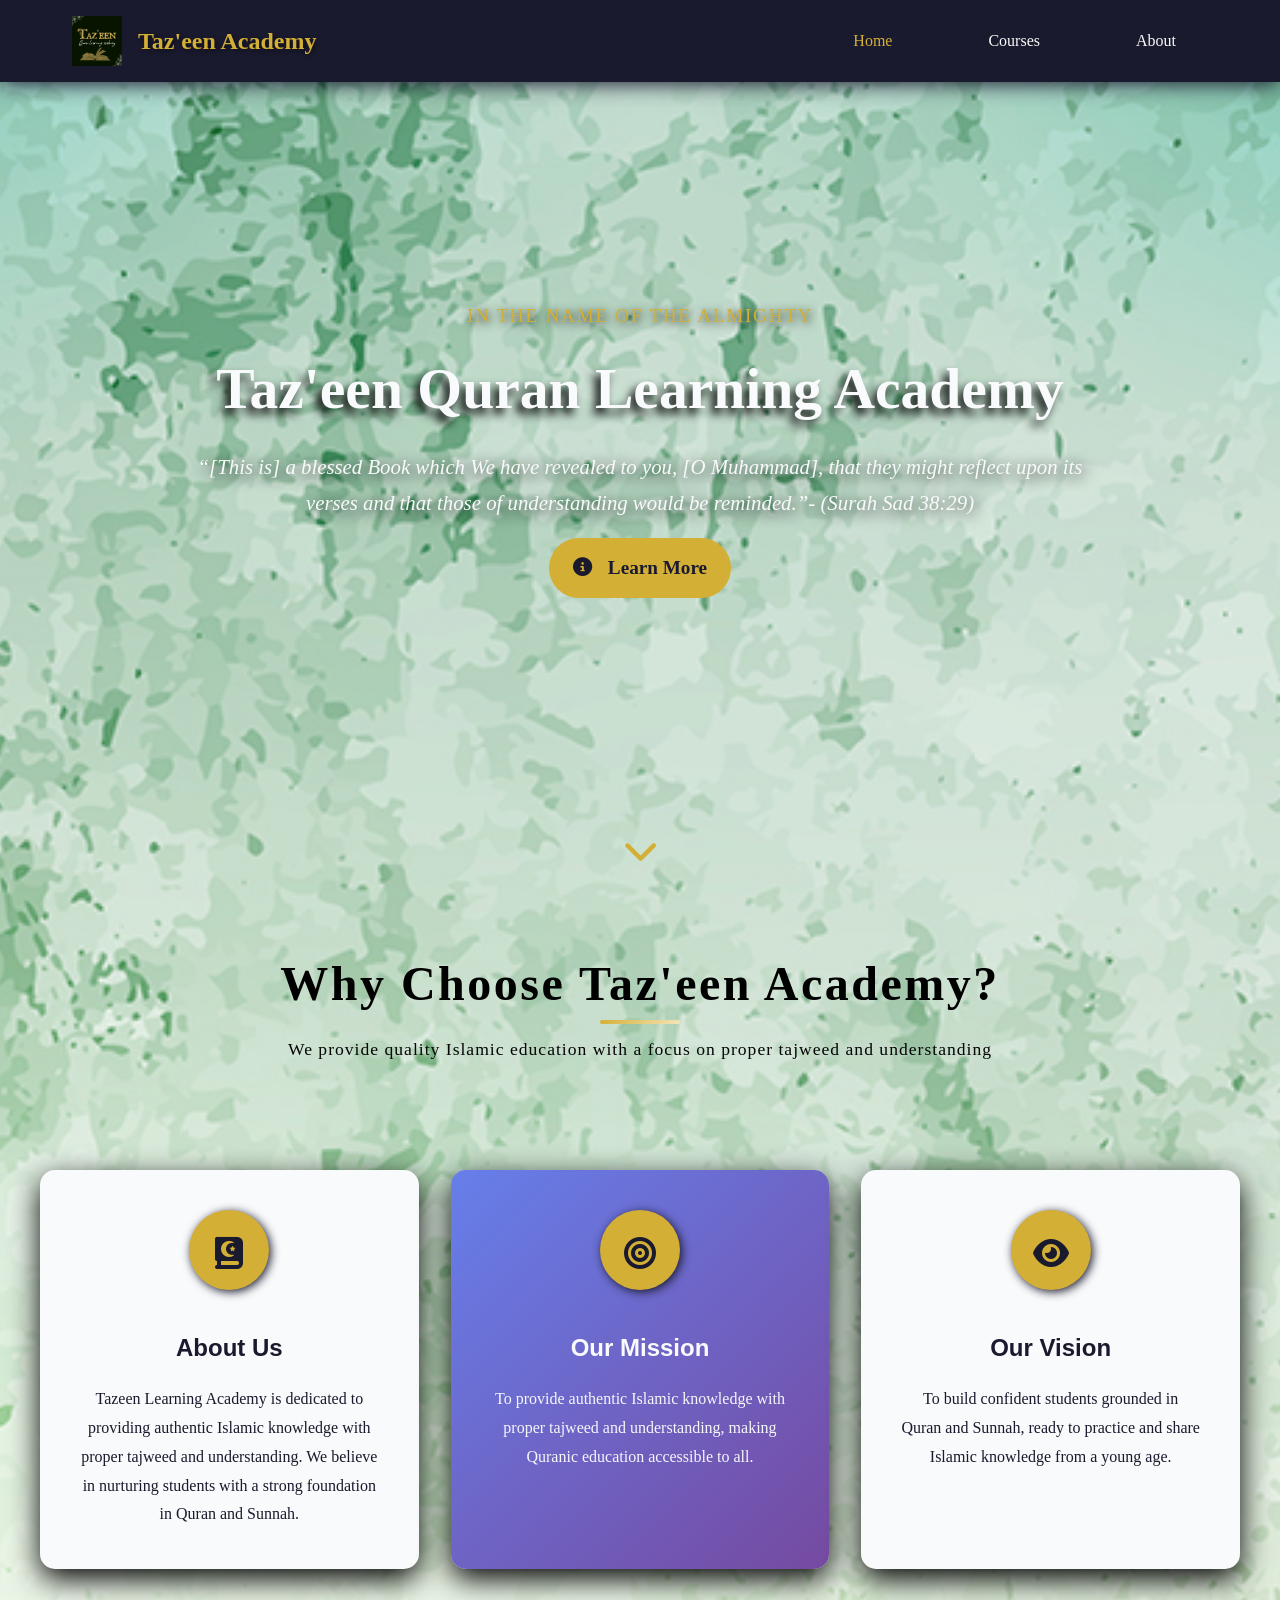
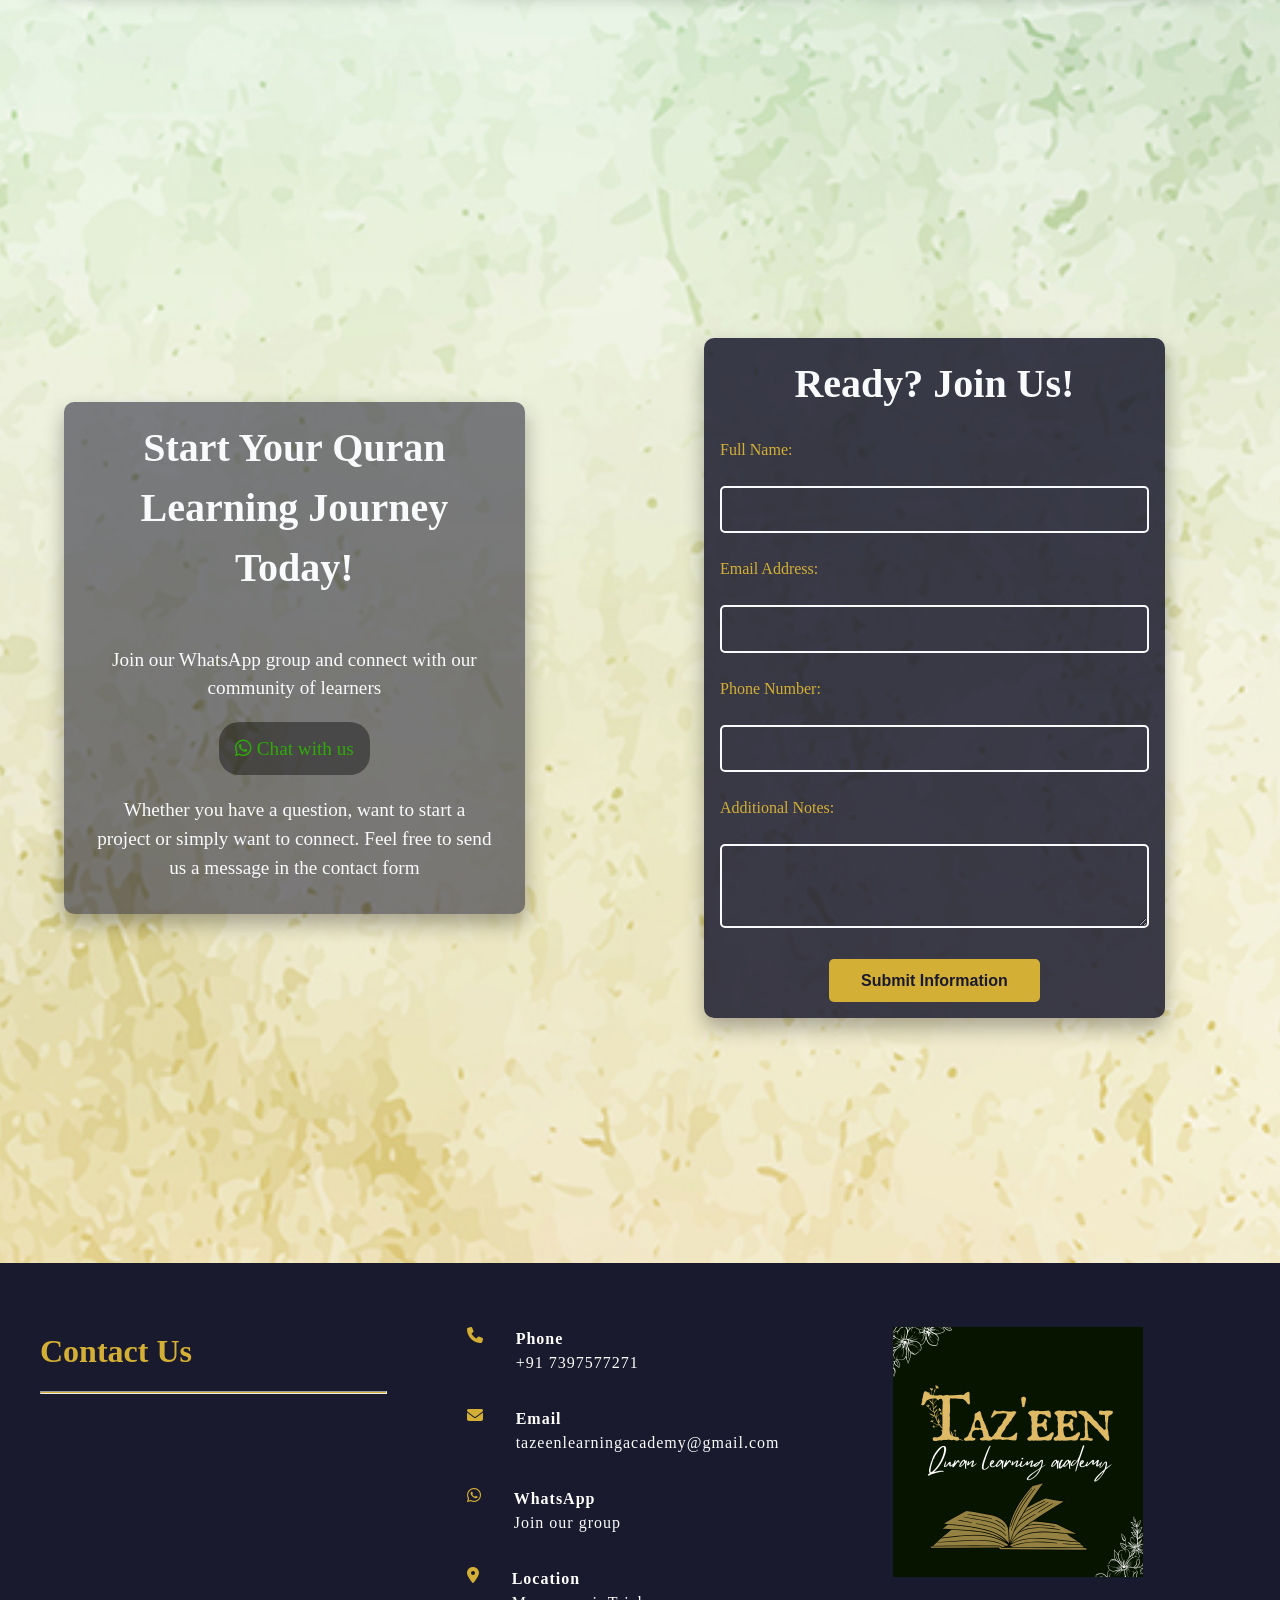
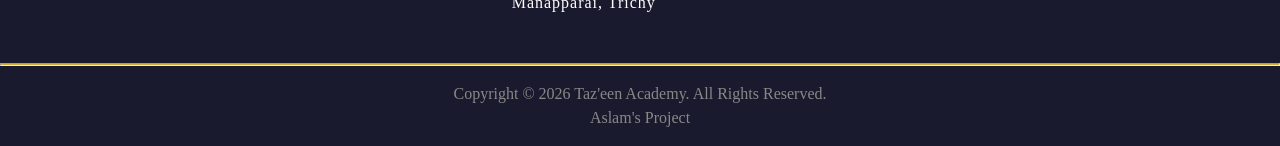
==== commit 3c2afb8d: "Update index.html" ====
--- a/Website - Azmath/index.html
+++ b/Website - Azmath/index.html
@@ -181,7 +181,7 @@
             </div>
         </div>
         <div class="footer-bottom">
-            <hr><p>Copyright &copy; 2026 Taz'een Academy. All Rights Reserved. <br> Freeze's Project</p>
+            <hr><p>Copyright &copy; 2026 Taz'een Academy. All Rights Reserved. <br> Aslam's Project</p>
         </div>
     </footer>
 
